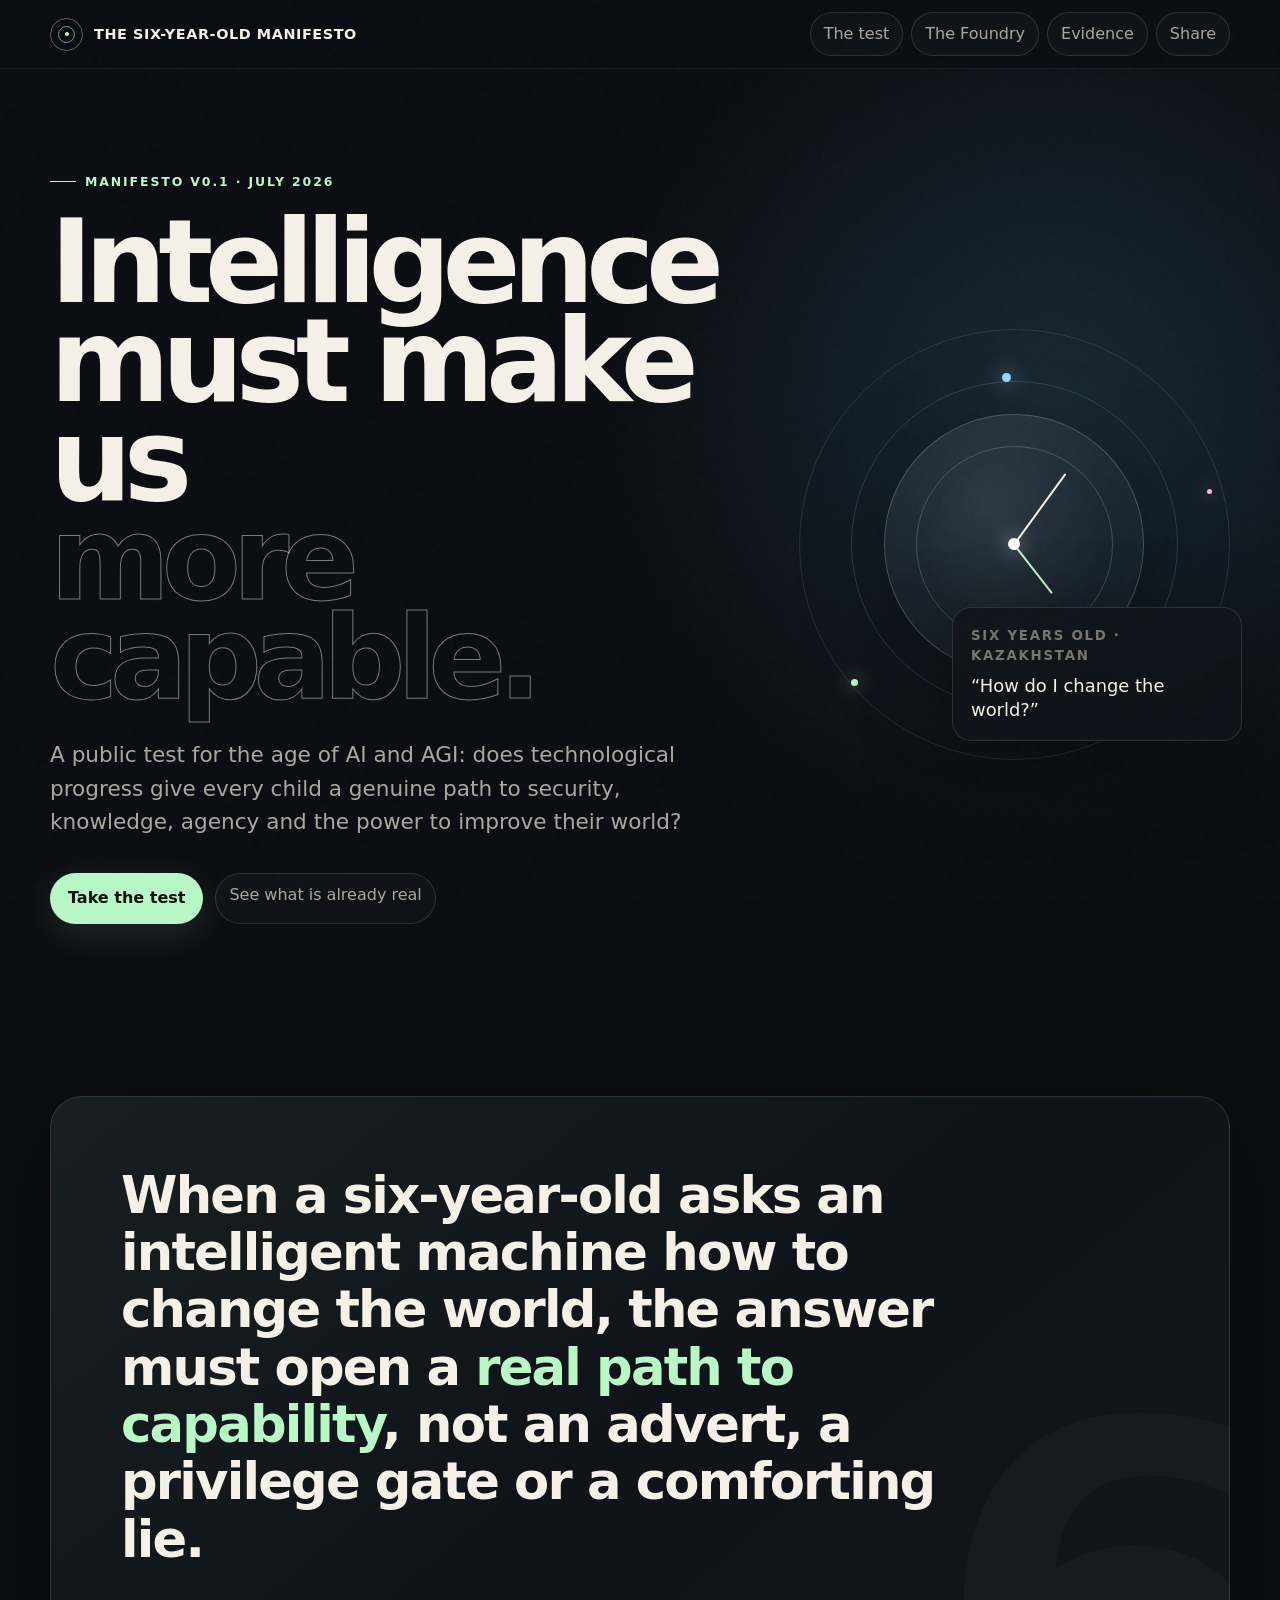
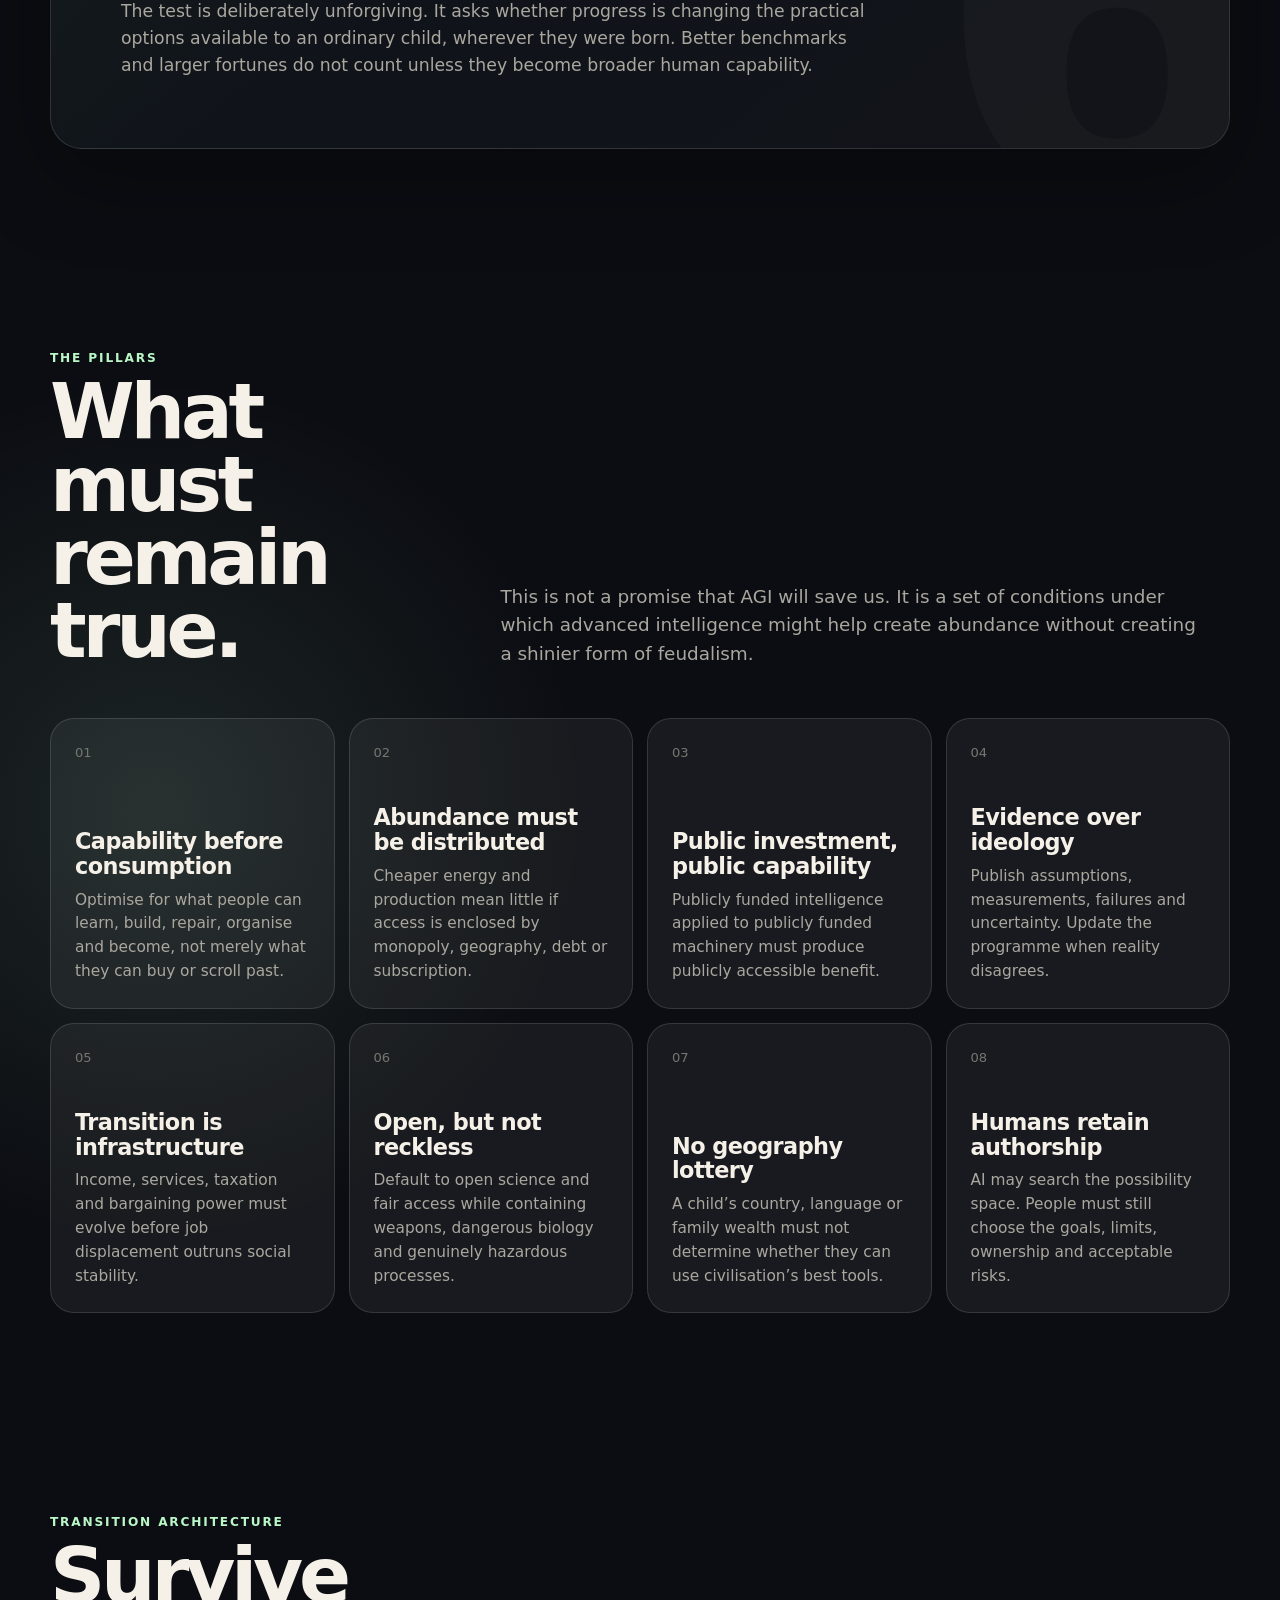
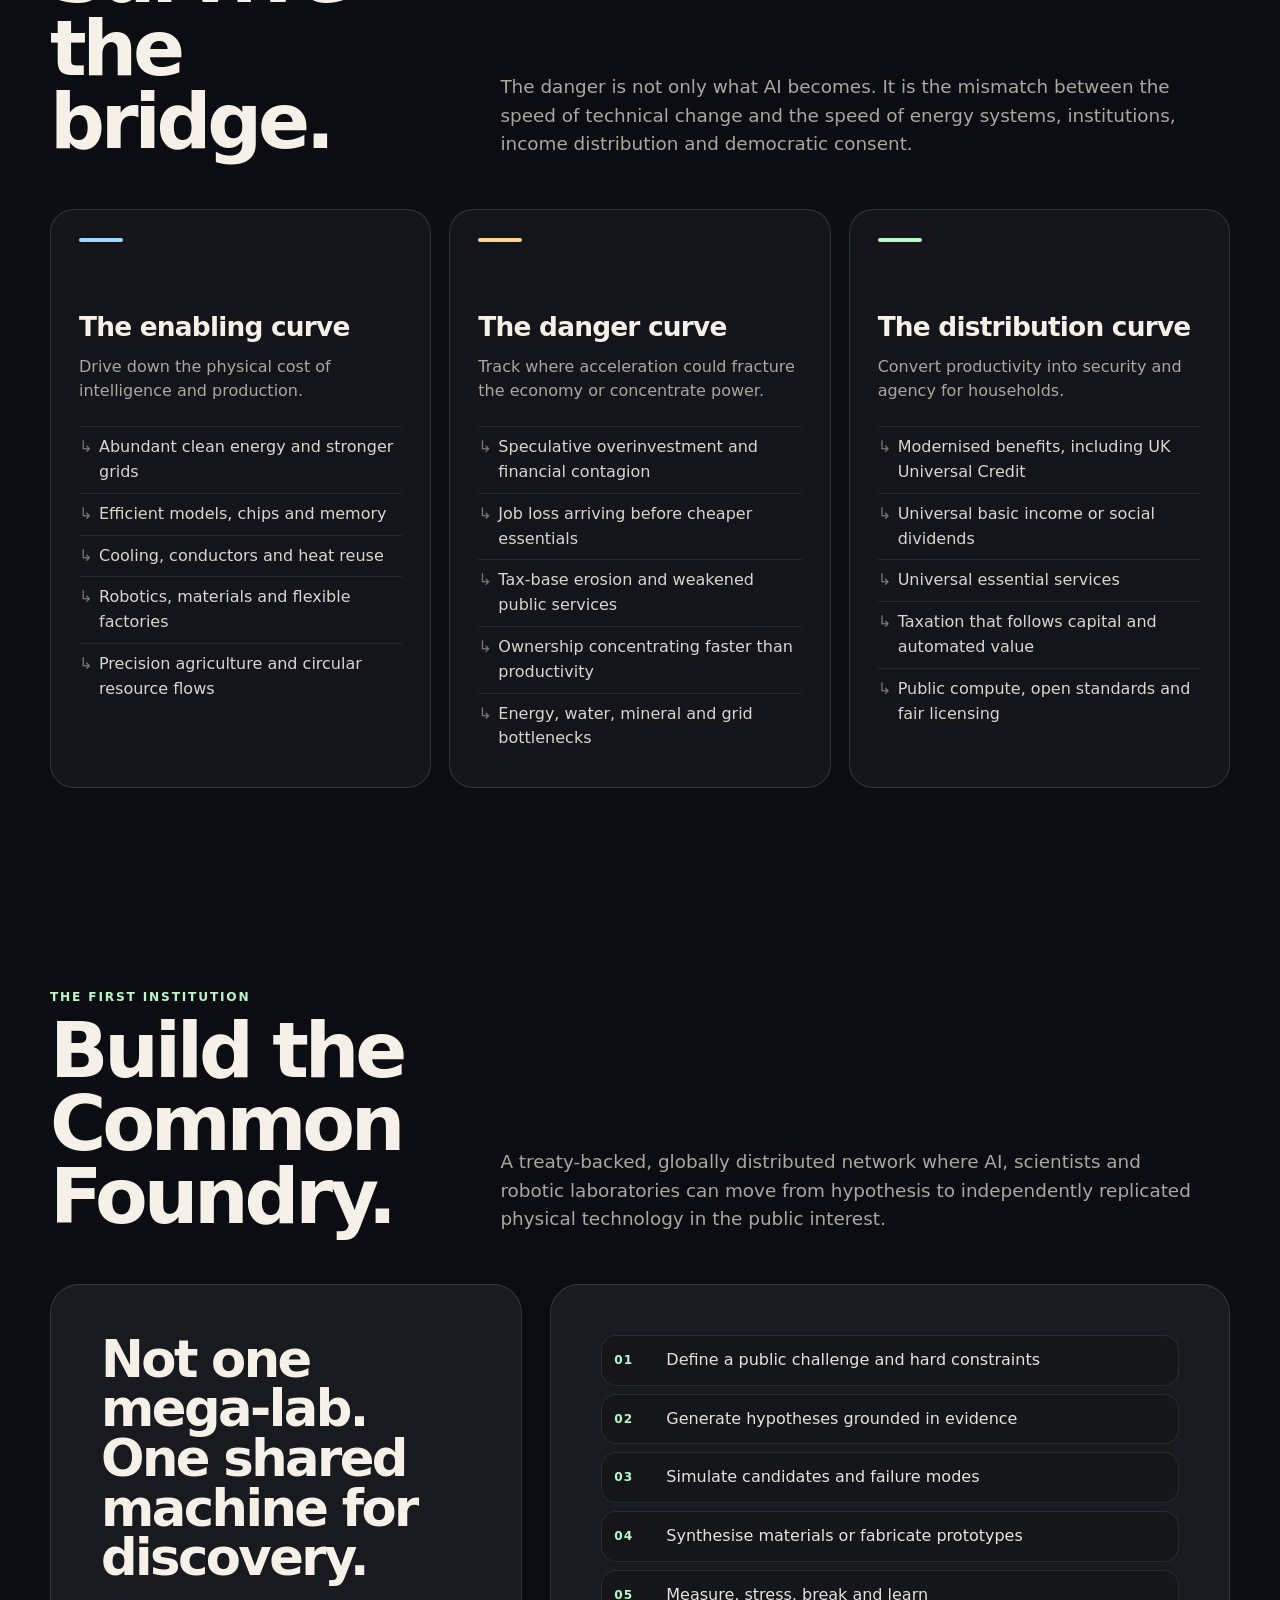
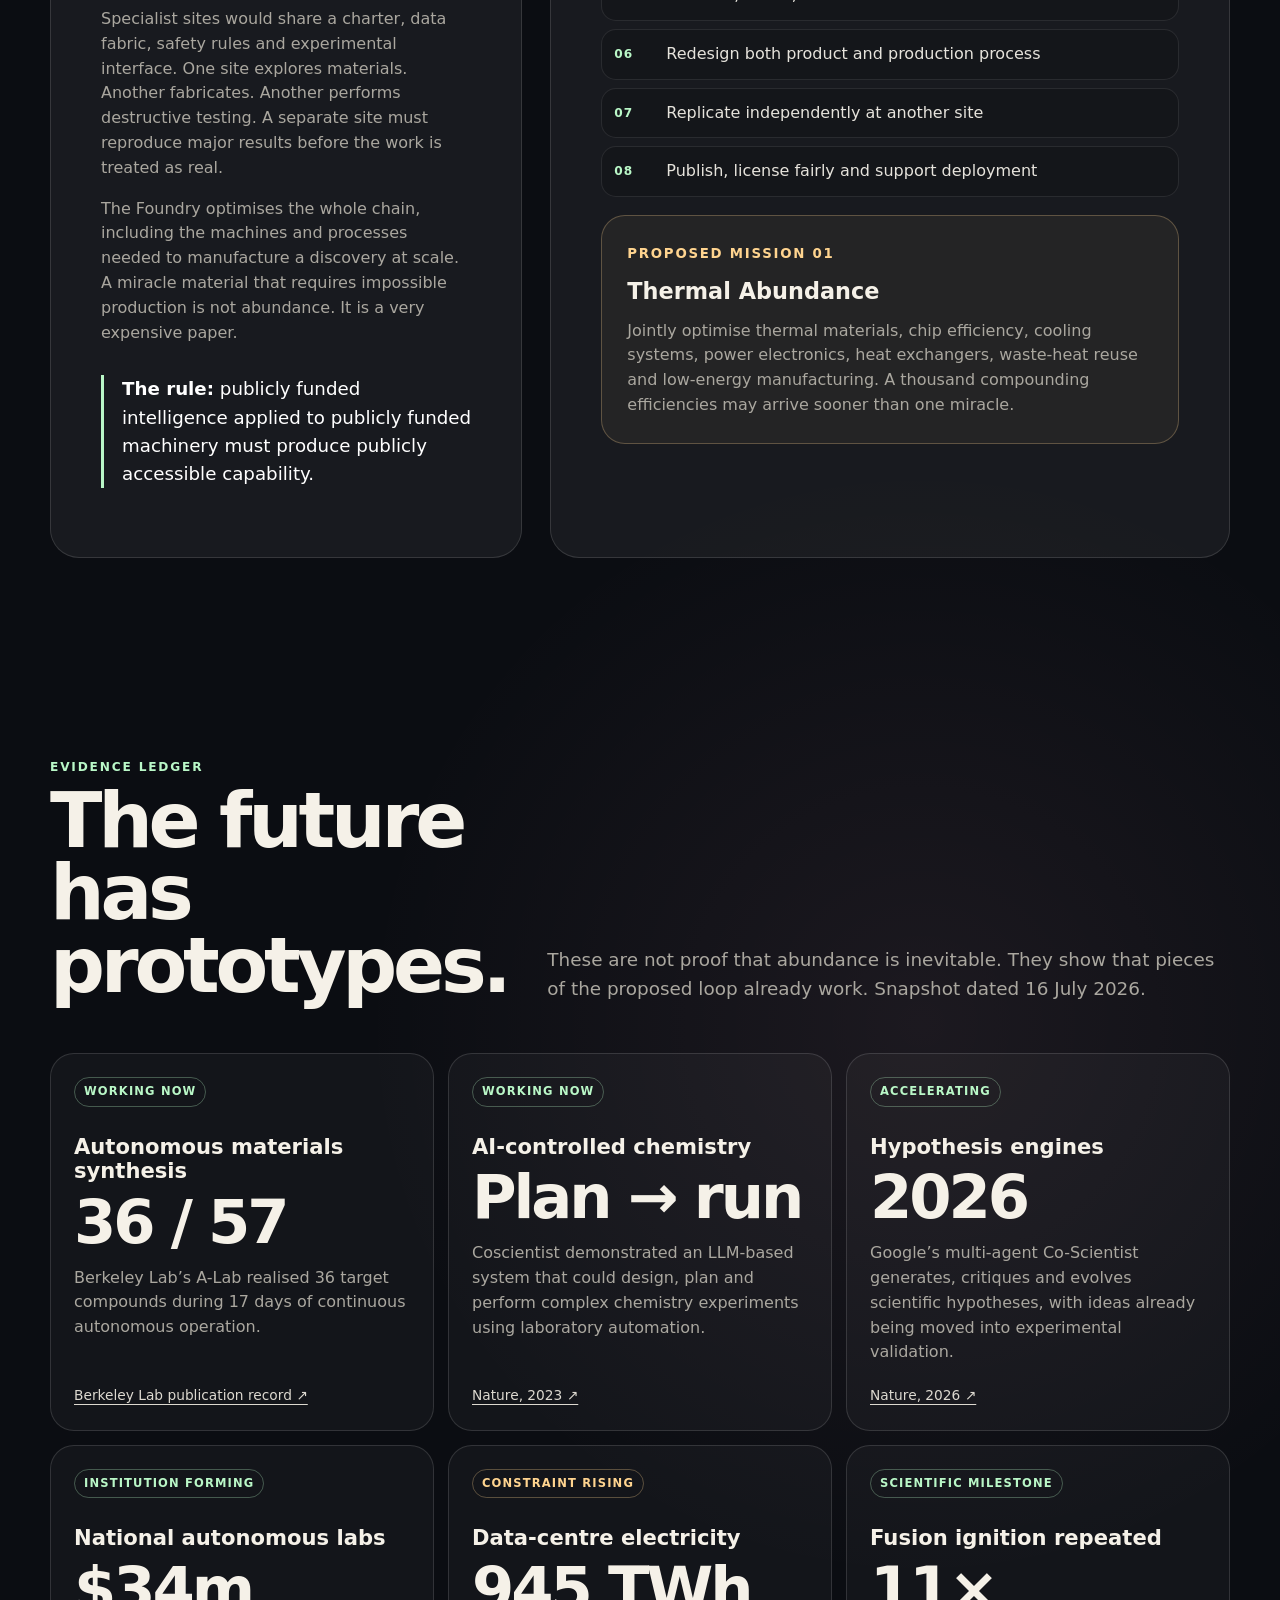
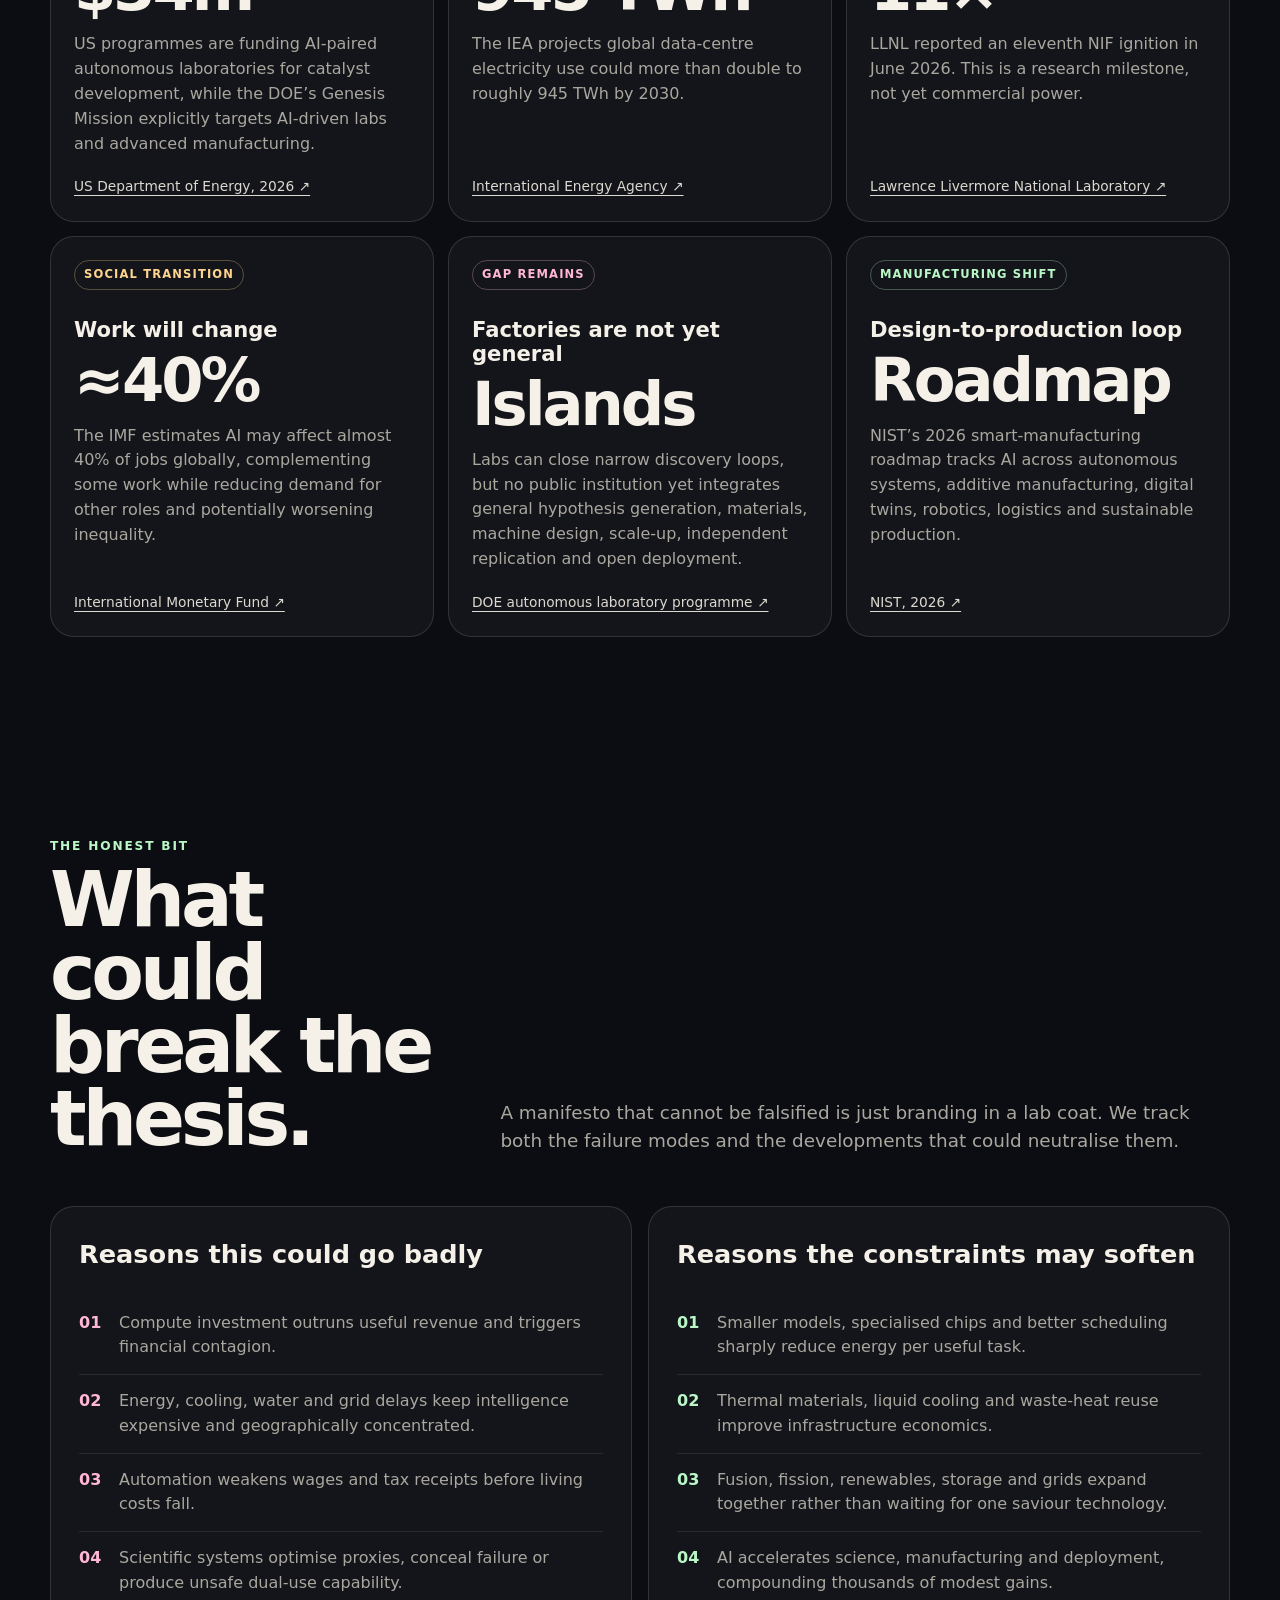
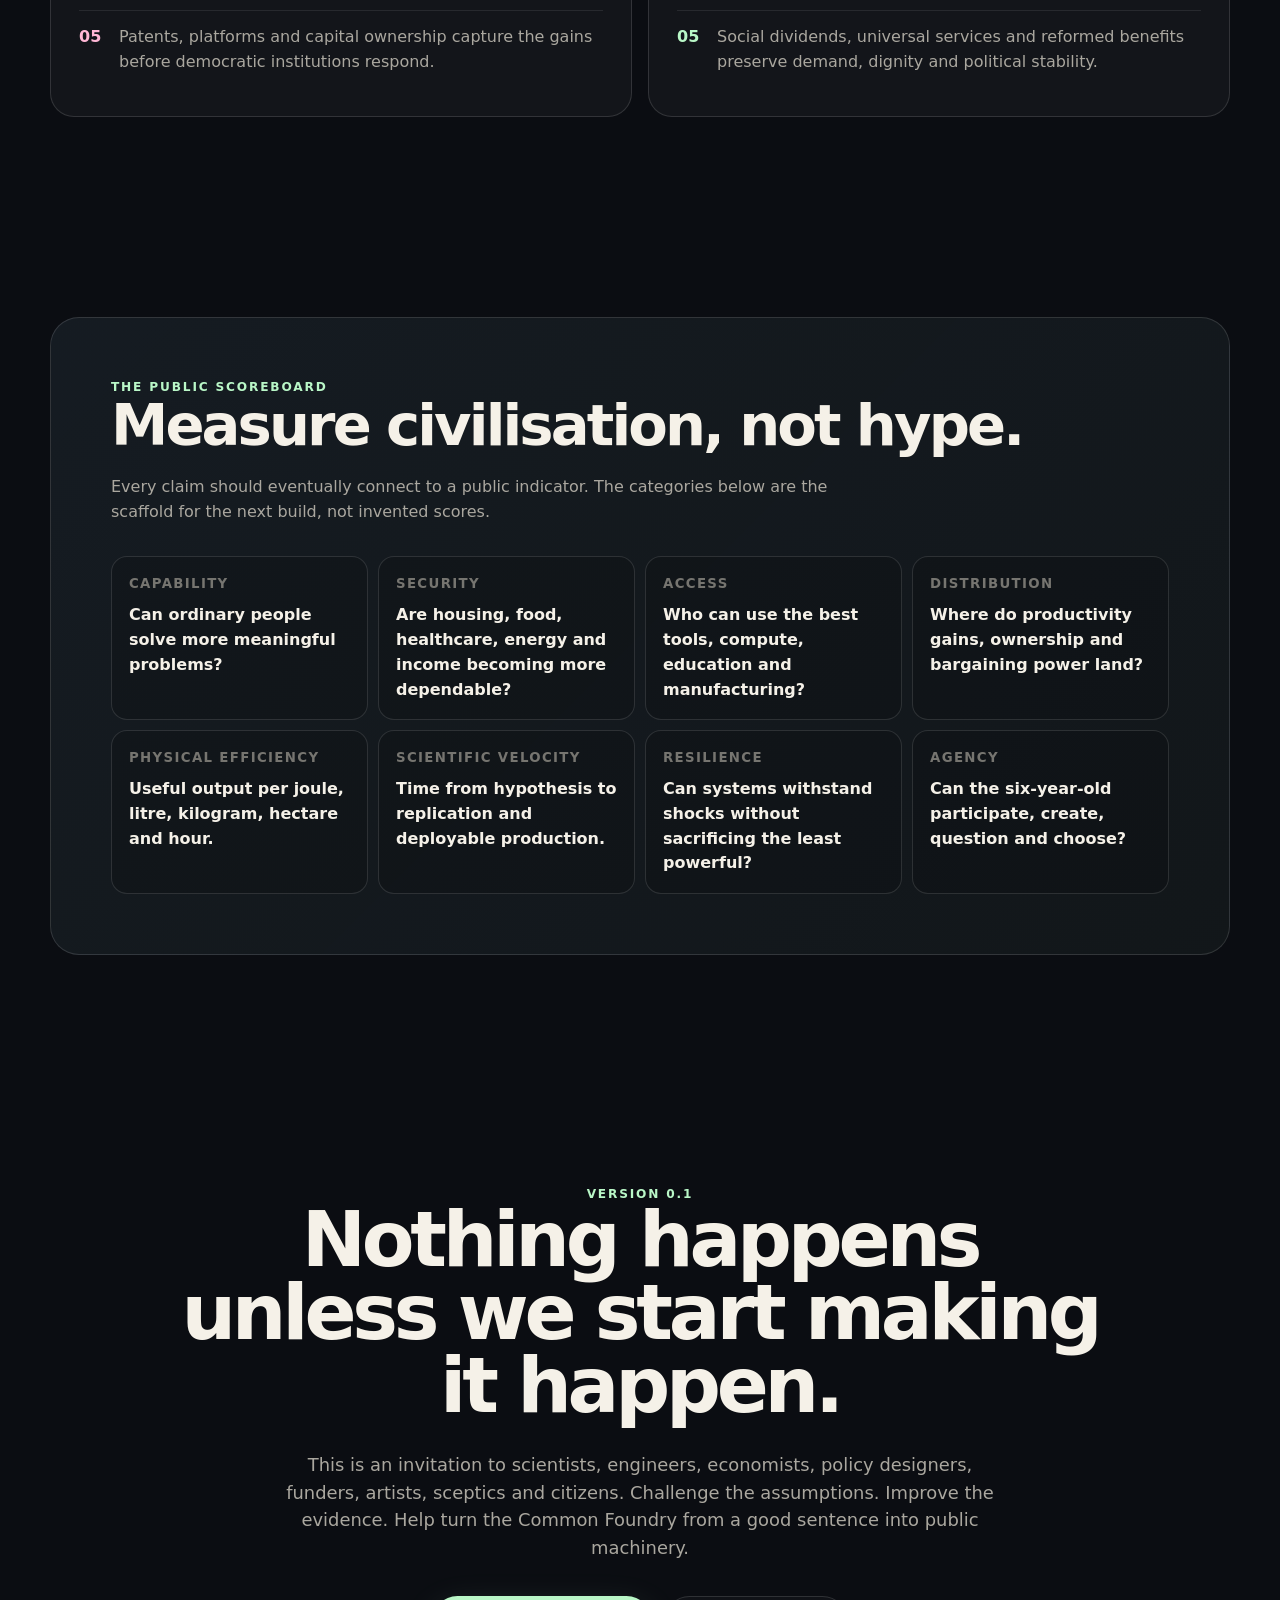
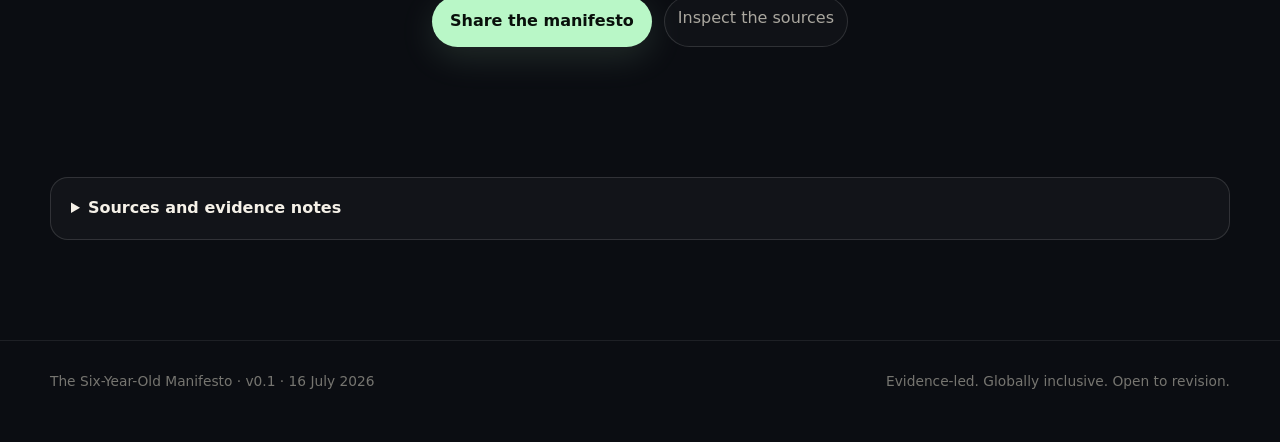
==== index.html @ 938c26e1 "Publish complete Manifesto site [skip ci]" ====
<!doctype html>
<html lang="en-GB">
<head>
  <meta charset="utf-8" />
  <meta name="viewport" content="width=device-width, initial-scale=1, viewport-fit=cover" />
  <meta name="description" content="The Six-Year-Old Manifesto: a public test for whether advanced intelligence expands human capability, security and freedom." />
  <meta name="theme-color" content="#0b0d12" />
  <meta property="og:title" content="The Six-Year-Old Manifesto" />
  <meta property="og:description" content="A public test for whether advanced intelligence expands human capability, security and freedom." />
  <meta property="og:type" content="website" />
  <meta name="twitter:card" content="summary_large_image" />
  <title>The Six-Year-Old Manifesto</title>
  <link rel="stylesheet" href="styles/manifesto.css" />
  <script src="scripts/manifesto.js" defer></script>
</head>
<body>
  <div class="noise" aria-hidden="true"></div>

  <nav class="nav">
    <div class="wrap nav-inner">
      <a class="brand" href="#top" aria-label="The Six-Year-Old Manifesto home">
        <span class="brand-mark" aria-hidden="true"></span>
        <span>The Six-Year-Old Manifesto</span>
      </a>
      <div class="nav-links">
        <a href="#test">The test</a>
        <a href="#foundry">The Foundry</a>
        <a href="#evidence">Evidence</a>
        <button class="ghost-button" data-share type="button">Share</button>
      </div>
    </div>
  </nav>

  <main id="top">
    <header class="hero">
      <div class="wrap hero-grid">
        <div>
          <div class="eyebrow">Manifesto v0.1 · July 2026</div>
          <h1>Intelligence must make us <span>more capable.</span></h1>
          <p class="hero-copy">
            A public test for the age of AI and AGI: does technological progress give every child a genuine path to security, knowledge, agency and the power to improve their world?
          </p>
          <div class="hero-actions">
            <a class="primary-button" href="#test">Take the test</a>
            <a class="ghost-button" href="#evidence">See what is already real</a>
          </div>
        </div>

        <div class="clock-scene" aria-label="An imagined AI-enabled clock">
          <div class="orbit" aria-hidden="true">
            <span class="dot one"></span>
            <span class="dot two"></span>
            <span class="dot three"></span>
          </div>
          <div class="clock"><span class="clock-core"></span></div>
          <div class="question-card">
            <small>Six years old · Kazakhstan</small>
            <p>“How do I change the world?”</p>
          </div>
        </div>
      </div>
    </header>

    <section id="test">
      <div class="wrap">
        <div class="test reveal">
          <blockquote>
            When a six-year-old asks an intelligent machine how to change the world, the answer must open a <em>real path to capability</em>, not an advert, a privilege gate or a comforting lie.
          </blockquote>
          <p>
            The test is deliberately unforgiving. It asks whether progress is changing the practical options available to an ordinary child, wherever they were born. Better benchmarks and larger fortunes do not count unless they become broader human capability.
          </p>
        </div>
      </div>
    </section>

    <section id="principles">
      <div class="wrap">
        <div class="section-head reveal">
          <div>
            <div class="kicker">The pillars</div>
            <h2>What must remain true.</h2>
          </div>
          <p class="section-intro">
            This is not a promise that AGI will save us. It is a set of conditions under which advanced intelligence might help create abundance without creating a shinier form of feudalism.
          </p>
        </div>

        <div class="pillars">
          <article class="pillar reveal"><span class="pillar-num">01</span><div><h3>Capability before consumption</h3><p>Optimise for what people can learn, build, repair, organise and become, not merely what they can buy or scroll past.</p></div></article>
          <article class="pillar reveal"><span class="pillar-num">02</span><div><h3>Abundance must be distributed</h3><p>Cheaper energy and production mean little if access is enclosed by monopoly, geography, debt or subscription.</p></div></article>
          <article class="pillar reveal"><span class="pillar-num">03</span><div><h3>Public investment, public capability</h3><p>Publicly funded intelligence applied to publicly funded machinery must produce publicly accessible benefit.</p></div></article>
          <article class="pillar reveal"><span class="pillar-num">04</span><div><h3>Evidence over ideology</h3><p>Publish assumptions, measurements, failures and uncertainty. Update the programme when reality disagrees.</p></div></article>
          <article class="pillar reveal"><span class="pillar-num">05</span><div><h3>Transition is infrastructure</h3><p>Income, services, taxation and bargaining power must evolve before job displacement outruns social stability.</p></div></article>
          <article class="pillar reveal"><span class="pillar-num">06</span><div><h3>Open, but not reckless</h3><p>Default to open science and fair access while containing weapons, dangerous biology and genuinely hazardous processes.</p></div></article>
          <article class="pillar reveal"><span class="pillar-num">07</span><div><h3>No geography lottery</h3><p>A child’s country, language or family wealth must not determine whether they can use civilisation’s best tools.</p></div></article>
          <article class="pillar reveal"><span class="pillar-num">08</span><div><h3>Humans retain authorship</h3><p>AI may search the possibility space. People must still choose the goals, limits, ownership and acceptable risks.</p></div></article>
        </div>
      </div>
    </section>

    <section id="transition">
      <div class="wrap">
        <div class="section-head reveal">
          <div>
            <div class="kicker">Transition architecture</div>
            <h2>Survive the bridge.</h2>
          </div>
          <p class="section-intro">
            The danger is not only what AI becomes. It is the mismatch between the speed of technical change and the speed of energy systems, institutions, income distribution and democratic consent.
          </p>
        </div>

        <div class="architecture">
          <article class="architecture-card reveal">
            <h3>The enabling curve</h3>
            <p>Drive down the physical cost of intelligence and production.</p>
            <ul>
              <li>Abundant clean energy and stronger grids</li>
              <li>Efficient models, chips and memory</li>
              <li>Cooling, conductors and heat reuse</li>
              <li>Robotics, materials and flexible factories</li>
              <li>Precision agriculture and circular resource flows</li>
            </ul>
          </article>
          <article class="architecture-card reveal">
            <h3>The danger curve</h3>
            <p>Track where acceleration could fracture the economy or concentrate power.</p>
            <ul>
              <li>Speculative overinvestment and financial contagion</li>
              <li>Job loss arriving before cheaper essentials</li>
              <li>Tax-base erosion and weakened public services</li>
              <li>Ownership concentrating faster than productivity</li>
              <li>Energy, water, mineral and grid bottlenecks</li>
            </ul>
          </article>
          <article class="architecture-card reveal">
            <h3>The distribution curve</h3>
            <p>Convert productivity into security and agency for households.</p>
            <ul>
              <li>Modernised benefits, including UK Universal Credit</li>
              <li>Universal basic income or social dividends</li>
              <li>Universal essential services</li>
              <li>Taxation that follows capital and automated value</li>
              <li>Public compute, open standards and fair licensing</li>
            </ul>
          </article>
        </div>
      </div>
    </section>

    <section id="foundry">
      <div class="wrap">
        <div class="section-head reveal">
          <div>
            <div class="kicker">The first institution</div>
            <h2>Build the Common Foundry.</h2>
          </div>
          <p class="section-intro">
            A treaty-backed, globally distributed network where AI, scientists and robotic laboratories can move from hypothesis to independently replicated physical technology in the public interest.
          </p>
        </div>

        <div class="foundry">
          <article class="foundry-copy reveal">
            <h3>Not one mega-lab. One shared machine for discovery.</h3>
            <p>Specialist sites would share a charter, data fabric, safety rules and experimental interface. One site explores materials. Another fabricates. Another performs destructive testing. A separate site must reproduce major results before the work is treated as real.</p>
            <p>The Foundry optimises the whole chain, including the machines and processes needed to manufacture a discovery at scale. A miracle material that requires impossible production is not abundance. It is a very expensive paper.</p>
            <p class="foundry-rule"><strong>The rule:</strong> publicly funded intelligence applied to publicly funded machinery must produce publicly accessible capability.</p>
          </article>

          <article class="foundry-loop reveal">
            <div class="loop-list">
              <div class="loop-item"><span>Define a public challenge and hard constraints</span></div>
              <div class="loop-item"><span>Generate hypotheses grounded in evidence</span></div>
              <div class="loop-item"><span>Simulate candidates and failure modes</span></div>
              <div class="loop-item"><span>Synthesise materials or fabricate prototypes</span></div>
              <div class="loop-item"><span>Measure, stress, break and learn</span></div>
              <div class="loop-item"><span>Redesign both product and production process</span></div>
              <div class="loop-item"><span>Replicate independently at another site</span></div>
              <div class="loop-item"><span>Publish, license fairly and support deployment</span></div>
            </div>
            <div class="mission">
              <small>Proposed mission 01</small>
              <h4>Thermal Abundance</h4>
              <p>Jointly optimise thermal materials, chip efficiency, cooling systems, power electronics, heat exchangers, waste-heat reuse and low-energy manufacturing. A thousand compounding efficiencies may arrive sooner than one miracle.</p>
            </div>
          </article>
        </div>
      </div>
    </section>

    <section id="evidence">
      <div class="wrap">
        <div class="section-head reveal">
          <div>
            <div class="kicker">Evidence ledger</div>
            <h2>The future has prototypes.</h2>
          </div>
          <p class="section-intro">These are not proof that abundance is inevitable. They show that pieces of the proposed loop already work. Snapshot dated 16 July 2026.</p>
        </div>

        <div class="evidence-grid">
          <article class="evidence-card reveal"><span class="status live">Working now</span><h3>Autonomous materials synthesis</h3><div class="metric">36 / 57</div><p>Berkeley Lab’s A-Lab realised 36 target compounds during 17 days of continuous autonomous operation.</p><a href="https://profiles.lbl.gov/268881-david-milsted/publications" target="_blank" rel="noreferrer">Berkeley Lab publication record ↗</a></article>
          <article class="evidence-card reveal"><span class="status live">Working now</span><h3>AI-controlled chemistry</h3><div class="metric">Plan → run</div><p>Coscientist demonstrated an LLM-based system that could design, plan and perform complex chemistry experiments using laboratory automation.</p><a href="https://www.nature.com/articles/s41586-023-06792-0" target="_blank" rel="noreferrer">Nature, 2023 ↗</a></article>
          <article class="evidence-card reveal"><span class="status live">Accelerating</span><h3>Hypothesis engines</h3><div class="metric">2026</div><p>Google’s multi-agent Co-Scientist generates, critiques and evolves scientific hypotheses, with ideas already being moved into experimental validation.</p><a href="https://www.nature.com/articles/s41586-026-10644-y" target="_blank" rel="noreferrer">Nature, 2026 ↗</a></article>
          <article class="evidence-card reveal"><span class="status live">Institution forming</span><h3>National autonomous labs</h3><div class="metric">$34m</div><p>US programmes are funding AI-paired autonomous laboratories for catalyst development, while the DOE’s Genesis Mission explicitly targets AI-driven labs and advanced manufacturing.</p><a href="https://arpa-e.energy.gov/news-and-events/news-and-insights/us-department-energy-announces-34-million-pair-artificial-intelligence-autonomous-labs-accelerate-catalyst-development-0" target="_blank" rel="noreferrer">US Department of Energy, 2026 ↗</a></article>
          <article class="evidence-card reveal"><span class="status pressure">Constraint rising</span><h3>Data-centre electricity</h3><div class="metric">945 TWh</div><p>The IEA projects global data-centre electricity use could more than double to roughly 945 TWh by 2030.</p><a href="https://www.iea.org/reports/energy-and-ai/energy-demand-from-ai" target="_blank" rel="noreferrer">International Energy Agency ↗</a></article>
          <article class="evidence-card reveal"><span class="status live">Scientific milestone</span><h3>Fusion ignition repeated</h3><div class="metric">11×</div><p>LLNL reported an eleventh NIF ignition in June 2026. This is a research milestone, not yet commercial power.</p><a href="https://lasers.llnl.gov/science/achieving-fusion-ignition" target="_blank" rel="noreferrer">Lawrence Livermore National Laboratory ↗</a></article>
          <article class="evidence-card reveal"><span class="status pressure">Social transition</span><h3>Work will change</h3><div class="metric">≈40%</div><p>The IMF estimates AI may affect almost 40% of jobs globally, complementing some work while reducing demand for other roles and potentially worsening inequality.</p><a href="https://www.imf.org/en/blogs/articles/2024/01/14/ai-will-transform-the-global-economy-lets-make-sure-it-benefits-humanity" target="_blank" rel="noreferrer">International Monetary Fund ↗</a></article>
          <article class="evidence-card reveal"><span class="status risk">Gap remains</span><h3>Factories are not yet general</h3><div class="metric">Islands</div><p>Labs can close narrow discovery loops, but no public institution yet integrates general hypothesis generation, materials, machine design, scale-up, independent replication and open deployment.</p><a href="https://www.energy.gov/undersecretaryforscience/genesis-mission/achieving-ai-driven-autonomous-laboratories" target="_blank" rel="noreferrer">DOE autonomous laboratory programme ↗</a></article>
          <article class="evidence-card reveal"><span class="status live">Manufacturing shift</span><h3>Design-to-production loop</h3><div class="metric">Roadmap</div><p>NIST’s 2026 smart-manufacturing roadmap tracks AI across autonomous systems, additive manufacturing, digital twins, robotics, logistics and sustainable production.</p><a href="https://www.nist.gov/publications/2026-roadmap-artificial-intelligence-and-machine-learning-smart-manufacturing" target="_blank" rel="noreferrer">NIST, 2026 ↗</a></article>
        </div>
      </div>
    </section>

    <section id="uncertainty">
      <div class="wrap">
        <div class="section-head reveal">
          <div>
            <div class="kicker">The honest bit</div>
            <h2>What could break the thesis.</h2>
          </div>
          <p class="section-intro">A manifesto that cannot be falsified is just branding in a lab coat. We track both the failure modes and the developments that could neutralise them.</p>
        </div>

        <div class="risks">
          <article class="risk-list reveal">
            <h3>Reasons this could go badly</h3>
            <div class="risk-row"><b>01</b><p>Compute investment outruns useful revenue and triggers financial contagion.</p></div>
            <div class="risk-row"><b>02</b><p>Energy, cooling, water and grid delays keep intelligence expensive and geographically concentrated.</p></div>
            <div class="risk-row"><b>03</b><p>Automation weakens wages and tax receipts before living costs fall.</p></div>
            <div class="risk-row"><b>04</b><p>Scientific systems optimise proxies, conceal failure or produce unsafe dual-use capability.</p></div>
            <div class="risk-row"><b>05</b><p>Patents, platforms and capital ownership capture the gains before democratic institutions respond.</p></div>
          </article>
          <article class="counter-list reveal">
            <h3>Reasons the constraints may soften</h3>
            <div class="risk-row"><b>01</b><p>Smaller models, specialised chips and better scheduling sharply reduce energy per useful task.</p></div>
            <div class="risk-row"><b>02</b><p>Thermal materials, liquid cooling and waste-heat reuse improve infrastructure economics.</p></div>
            <div class="risk-row"><b>03</b><p>Fusion, fission, renewables, storage and grids expand together rather than waiting for one saviour technology.</p></div>
            <div class="risk-row"><b>04</b><p>AI accelerates science, manufacturing and deployment, compounding thousands of modest gains.</p></div>
            <div class="risk-row"><b>05</b><p>Social dividends, universal services and reformed benefits preserve demand, dignity and political stability.</p></div>
          </article>
        </div>
      </div>
    </section>

    <section id="measurement">
      <div class="wrap">
        <div class="scoreboard reveal">
          <div class="kicker">The public scoreboard</div>
          <h3>Measure civilisation, not hype.</h3>
          <p>Every claim should eventually connect to a public indicator. The categories below are the scaffold for the next build, not invented scores.</p>
          <div class="score-grid">
            <div class="score"><small>Capability</small><span>Can ordinary people solve more meaningful problems?</span></div>
            <div class="score"><small>Security</small><span>Are housing, food, healthcare, energy and income becoming more dependable?</span></div>
            <div class="score"><small>Access</small><span>Who can use the best tools, compute, education and manufacturing?</span></div>
            <div class="score"><small>Distribution</small><span>Where do productivity gains, ownership and bargaining power land?</span></div>
            <div class="score"><small>Physical efficiency</small><span>Useful output per joule, litre, kilogram, hectare and hour.</span></div>
            <div class="score"><small>Scientific velocity</small><span>Time from hypothesis to replication and deployable production.</span></div>
            <div class="score"><small>Resilience</small><span>Can systems withstand shocks without sacrificing the least powerful?</span></div>
            <div class="score"><small>Agency</small><span>Can the six-year-old participate, create, question and choose?</span></div>
          </div>
        </div>
      </div>
    </section>

    <section class="cta" id="participate">
      <div class="wrap reveal">
        <div class="kicker">Version 0.1</div>
        <h2>Nothing happens unless we start making it happen.</h2>
        <p>This is an invitation to scientists, engineers, economists, policy designers, funders, artists, sceptics and citizens. Challenge the assumptions. Improve the evidence. Help turn the Common Foundry from a good sentence into public machinery.</p>
        <div class="cta-actions">
          <button class="primary-button" data-share type="button">Share the manifesto</button>
          <a class="ghost-button" href="#sources">Inspect the sources</a>
        </div>
      </div>
    </section>

    <section id="sources" class="sources-section">
      <div class="wrap">
        <details class="reveal">
          <summary>Sources and evidence notes</summary>
          <div class="sources">
            <a href="https://profiles.lbl.gov/268881-david-milsted/publications" target="_blank" rel="noreferrer">Berkeley Lab: A-Lab autonomous synthesis record</a>
            <a href="https://www.nature.com/articles/s41586-023-06792-0" target="_blank" rel="noreferrer">Nature: Autonomous chemical research with large language models</a>
            <a href="https://www.nature.com/articles/s41586-026-10644-y" target="_blank" rel="noreferrer">Nature: Accelerating scientific discovery with Co-Scientist</a>
            <a href="https://www.energy.gov/undersecretaryforscience/genesis-mission/achieving-ai-driven-autonomous-laboratories" target="_blank" rel="noreferrer">US DOE: Achieving AI-driven autonomous laboratories</a>
            <a href="https://arpa-e.energy.gov/news-and-events/news-and-insights/us-department-energy-announces-34-million-pair-artificial-intelligence-autonomous-labs-accelerate-catalyst-development-0" target="_blank" rel="noreferrer">US DOE ARPA-E: autonomous catalyst-lab programme</a>
            <a href="https://www.nist.gov/publications/2026-roadmap-artificial-intelligence-and-machine-learning-smart-manufacturing" target="_blank" rel="noreferrer">NIST: AI and machine-learning roadmap for smart manufacturing</a>
            <a href="https://www.iea.org/reports/energy-and-ai/energy-demand-from-ai" target="_blank" rel="noreferrer">IEA: Energy demand from AI</a>
            <a href="https://lasers.llnl.gov/science/achieving-fusion-ignition" target="_blank" rel="noreferrer">LLNL: Achieving fusion ignition</a>
            <a href="https://www.imf.org/en/blogs/articles/2024/01/14/ai-will-transform-the-global-economy-lets-make-sure-it-benefits-humanity" target="_blank" rel="noreferrer">IMF: AI and the global economy</a>
            <span>Evidence is presented as a dated snapshot and should be periodically reviewed. Scientific milestones are not the same as commercial readiness. Occupational exposure is not identical to job loss.</span>
          </div>
        </details>
      </div>
    </section>
  </main>

  <footer>
    <div class="wrap footer-grid">
      <span>The Six-Year-Old Manifesto · v0.1 · 16 July 2026</span>
      <span>Evidence-led. Globally inclusive. Open to revision.</span>
    </div>
  </footer>
</body>
</html>
---- styles/manifesto.css ----
:root {
  --ink: #f5f1e8;
  --muted: #aaa79f;
  --dim: #767570;
  --bg: #0b0d12;
  --panel: rgba(255, 255, 255, 0.055);
  --panel-strong: rgba(255, 255, 255, 0.085);
  --line: rgba(255, 255, 255, 0.13);
  --green: #b9f7c7;
  --blue: #9dd8ff;
  --amber: #ffd48f;
  --pink: #ffb7d5;
  --max: 1180px;
  --radius: 24px;
  --shadow: 0 28px 90px rgba(0, 0, 0, 0.33);
}

* { box-sizing: border-box; }
html { scroll-behavior: smooth; }
body {
  margin: 0;
  color: var(--ink);
  background:
    radial-gradient(circle at 82% 4%, rgba(99, 205, 255, 0.14), transparent 28rem),
    radial-gradient(circle at 12% 24%, rgba(185, 247, 199, 0.1), transparent 27rem),
    radial-gradient(circle at 72% 58%, rgba(255, 183, 213, 0.07), transparent 35rem),
    var(--bg);
  font-family: Inter, ui-sans-serif, system-ui, -apple-system, BlinkMacSystemFont, "Segoe UI", sans-serif;
  line-height: 1.55;
  overflow-x: hidden;
}
a { color: inherit; }
button { font: inherit; }
strong { color: #fff; }

.noise {
  position: fixed;
  inset: 0;
  pointer-events: none;
  opacity: 0.035;
  z-index: 99;
  background-image: url("data:image/svg+xml,%3Csvg viewBox='0 0 180 180' xmlns='http://www.w3.org/2000/svg'%3E%3Cfilter id='n'%3E%3CfeTurbulence type='fractalNoise' baseFrequency='.9' numOctaves='3' stitchTiles='stitch'/%3E%3C/filter%3E%3Crect width='100%25' height='100%25' filter='url(%23n)' opacity='.55'/%3E%3C/svg%3E");
}
.wrap { width: min(calc(100% - 32px), var(--max)); margin-inline: auto; }

.nav {
  position: sticky;
  top: 0;
  z-index: 20;
  backdrop-filter: blur(18px);
  -webkit-backdrop-filter: blur(18px);
  background: rgba(11, 13, 18, 0.72);
  border-bottom: 1px solid rgba(255, 255, 255, 0.08);
}
.nav-inner { min-height: 68px; display: flex; align-items: center; justify-content: space-between; gap: 16px; }
.brand { display: flex; align-items: center; gap: 11px; font-size: 0.9rem; letter-spacing: 0.04em; text-transform: uppercase; font-weight: 800; text-decoration: none; }
.brand-mark { width: 33px; aspect-ratio: 1; border: 1px solid rgba(255, 255, 255, 0.35); border-radius: 50%; display: grid; place-items: center; position: relative; flex: 0 0 auto; }
.brand-mark::before, .brand-mark::after { content: ""; position: absolute; border-radius: 50%; border: 1px solid rgba(157, 216, 255, 0.65); }
.brand-mark::before { width: 15px; height: 15px; }
.brand-mark::after { width: 4px; height: 4px; background: var(--green); border: 0; }
.nav-links { display: flex; align-items: center; gap: 8px; }
.nav-links a, .ghost-button { border: 1px solid var(--line); color: var(--muted); text-decoration: none; border-radius: 999px; padding: 9px 13px; background: rgba(255, 255, 255, 0.025); transition: color .2s ease, border-color .2s ease, transform .2s ease; cursor: pointer; }
.nav-links a:hover, .ghost-button:hover { color: #fff; border-color: rgba(255, 255, 255, 0.32); transform: translateY(-1px); }

.hero { min-height: 90vh; display: grid; align-items: center; padding: 96px 0 72px; position: relative; }
.hero-grid { display: grid; grid-template-columns: minmax(0, 1.2fr) minmax(320px, .8fr); gap: clamp(40px, 8vw, 110px); align-items: center; }
.eyebrow { display: inline-flex; align-items: center; gap: 9px; color: var(--green); text-transform: uppercase; font-size: .78rem; letter-spacing: .15em; font-weight: 850; margin-bottom: 22px; }
.eyebrow::before { content: ""; width: 26px; height: 1px; background: currentColor; }
h1 { margin: 0; max-width: 920px; font-size: clamp(3.25rem, 9vw, 8.4rem); line-height: .86; letter-spacing: -.072em; font-weight: 880; }
h1 span { display: block; color: transparent; -webkit-text-stroke: 1px rgba(255, 255, 255, .45); }
.hero-copy { max-width: 720px; font-size: clamp(1.05rem, 2vw, 1.35rem); color: var(--muted); margin: 30px 0 0; }
.hero-actions { display: flex; flex-wrap: wrap; gap: 12px; margin-top: 34px; }
.primary-button { border: 0; border-radius: 999px; padding: 13px 18px; color: #09100b; background: var(--green); text-decoration: none; font-weight: 850; box-shadow: 0 10px 35px rgba(185, 247, 199, .13); transition: transform .2s ease, box-shadow .2s ease; cursor: pointer; }
.primary-button:hover { transform: translateY(-2px); box-shadow: 0 14px 42px rgba(185, 247, 199, .2); }

.clock-scene { min-height: 470px; display: grid; place-items: center; position: relative; isolation: isolate; }
.orbit, .orbit::before, .orbit::after { position: absolute; border: 1px solid rgba(255, 255, 255, .11); border-radius: 50%; }
.orbit { width: min(100%, 440px); aspect-ratio: 1; animation: rotate 30s linear infinite; }
.orbit::before { content: ""; inset: 12%; border-color: rgba(157, 216, 255, .18); }
.orbit::after { content: ""; inset: 27%; border-color: rgba(185, 247, 199, .22); }
.dot { position: absolute; border-radius: 50%; box-shadow: 0 0 20px currentColor; }
.dot.one { width: 9px; height: 9px; color: var(--blue); background: currentColor; top: 10%; left: 47%; }
.dot.two { width: 7px; height: 7px; color: var(--green); background: currentColor; bottom: 17%; left: 12%; }
.dot.three { width: 5px; height: 5px; color: var(--pink); background: currentColor; top: 37%; right: 4%; }
.clock { width: min(74vw, 260px); aspect-ratio: 1; border: 1px solid rgba(255, 255, 255, .22); border-radius: 50%; background: radial-gradient(circle at 40% 35%, rgba(255,255,255,.11), rgba(255,255,255,.025) 55%, rgba(0,0,0,.2)); box-shadow: inset 0 0 60px rgba(157, 216, 255, .05), var(--shadow); position: relative; display: grid; place-items: center; z-index: 2; }
.clock::before { content: ""; position: absolute; width: 2px; height: 34%; background: var(--ink); transform-origin: 50% 100%; transform: translateY(-49%) rotate(36deg); border-radius: 5px; }
.clock::after { content: ""; position: absolute; width: 2px; height: 24%; background: var(--green); transform-origin: 50% 100%; transform: translateY(-49%) rotate(142deg); border-radius: 5px; }
.clock-core { width: 12px; height: 12px; border-radius: 50%; background: #fff; box-shadow: 0 0 20px rgba(255,255,255,.7); z-index: 3; }
.question-card { position: absolute; right: -12px; bottom: 38px; width: min(290px, 80vw); padding: 18px; border: 1px solid var(--line); border-radius: 19px; background: rgba(16,19,26,.86); backdrop-filter: blur(14px); -webkit-backdrop-filter: blur(14px); box-shadow: var(--shadow); z-index: 4; }
.question-card small { display: block; color: var(--dim); text-transform: uppercase; letter-spacing: .13em; font-weight: 800; margin-bottom: 7px; }
.question-card p { margin: 0; font-size: 1.12rem; line-height: 1.35; }

section { padding: 100px 0; }
.section-head { display: grid; grid-template-columns: .72fr 1.28fr; gap: 40px; margin-bottom: 50px; align-items: end; }
.kicker { color: var(--green); text-transform: uppercase; letter-spacing: .15em; font-size: .76rem; font-weight: 850; }
h2 { margin: 8px 0 0; font-size: clamp(2.2rem, 6vw, 5.3rem); line-height: .95; letter-spacing: -.055em; }
.section-intro { color: var(--muted); font-size: 1.15rem; max-width: 700px; margin: 0; }

.test { border: 1px solid var(--line); border-radius: calc(var(--radius) + 8px); background: linear-gradient(140deg, rgba(185,247,199,.08), rgba(157,216,255,.035) 50%, rgba(255,255,255,.03)); padding: clamp(26px, 6vw, 70px); box-shadow: var(--shadow); position: relative; overflow: hidden; }
.test::after { content: "6"; position: absolute; font-size: clamp(15rem, 40vw, 34rem); line-height: .7; font-weight: 900; right: -5%; bottom: -7%; color: rgba(255,255,255,.022); pointer-events: none; }
.test blockquote { margin: 0; max-width: 900px; font-size: clamp(1.75rem, 4vw, 3.8rem); line-height: 1.12; letter-spacing: -.035em; font-weight: 720; position: relative; z-index: 1; }
.test blockquote em { color: var(--green); font-style: normal; }
.test p { color: var(--muted); max-width: 760px; margin: 30px 0 0; font-size: 1.08rem; position: relative; z-index: 1; }

.pillars { display: grid; grid-template-columns: repeat(4, 1fr); gap: 14px; }
.pillar { min-height: 280px; display: flex; flex-direction: column; justify-content: space-between; padding: 24px; border: 1px solid var(--line); border-radius: var(--radius); background: var(--panel); transition: transform .22s ease, border-color .22s ease, background .22s ease; }
.pillar:hover { transform: translateY(-4px); border-color: rgba(255,255,255,.28); background: var(--panel-strong); }
.pillar-num { color: var(--dim); font-variant-numeric: tabular-nums; font-size: .82rem; }
.pillar h3 { margin: 42px 0 10px; font-size: 1.4rem; line-height: 1.1; letter-spacing: -.025em; }
.pillar p { margin: 0; color: var(--muted); font-size: .96rem; }

.architecture { display: grid; grid-template-columns: repeat(3, 1fr); gap: 18px; }
.architecture-card { border-radius: var(--radius); padding: 28px; border: 1px solid var(--line); background: rgba(255,255,255,.035); position: relative; overflow: hidden; }
.architecture-card::before { content: ""; display: block; width: 44px; height: 4px; border-radius: 10px; background: var(--blue); margin-bottom: 70px; }
.architecture-card:nth-child(2)::before { background: var(--amber); }
.architecture-card:nth-child(3)::before { background: var(--green); }
.architecture-card h3 { font-size: 1.65rem; line-height: 1.12; margin: 0 0 13px; letter-spacing: -.03em; }
.architecture-card p { color: var(--muted); margin: 0; }
.architecture-card ul { margin: 22px 0 0; padding: 0; list-style: none; }
.architecture-card li { padding: 8px 0 8px 20px; color: #d9d6cf; border-top: 1px solid rgba(255,255,255,.08); position: relative; }
.architecture-card li::before { content: "↳"; position: absolute; left: 0; color: var(--dim); }

.foundry { display: grid; grid-template-columns: .82fr 1.18fr; gap: 28px; align-items: stretch; }
.foundry-copy, .foundry-loop { border: 1px solid var(--line); border-radius: calc(var(--radius) + 5px); background: var(--panel); padding: clamp(26px, 5vw, 50px); }
.foundry-copy h3 { font-size: clamp(2rem, 4vw, 3.8rem); line-height: .97; letter-spacing: -.05em; margin: 0 0 24px; }
.foundry-copy p { color: var(--muted); }
.foundry-rule { border-left: 3px solid var(--green); padding-left: 18px; color: #fff !important; font-size: 1.14rem; margin-top: 30px !important; }
.loop-list { display: grid; gap: 8px; counter-reset: flow; }
.loop-item { counter-increment: flow; display: grid; grid-template-columns: 38px 1fr; gap: 14px; align-items: center; padding: 12px; border: 1px solid rgba(255,255,255,.09); border-radius: 15px; background: rgba(0,0,0,.14); }
.loop-item::before { content: counter(flow, decimal-leading-zero); color: var(--green); font-size: .76rem; font-weight: 850; letter-spacing: .08em; }
.loop-item span { color: #e6e3dc; }
.mission { margin-top: 18px; border: 1px solid rgba(255,212,143,.27); border-radius: var(--radius); padding: 25px; background: rgba(255,212,143,.055); }
.mission small { color: var(--amber); text-transform: uppercase; letter-spacing: .13em; font-weight: 850; }
.mission h4 { margin: 8px 0 10px; font-size: 1.4rem; }
.mission p { margin: 0; color: var(--muted); }

.evidence-grid { display: grid; grid-template-columns: repeat(3, 1fr); gap: 14px; }
.evidence-card { border: 1px solid var(--line); border-radius: var(--radius); padding: 23px; background: rgba(255,255,255,.035); display: flex; flex-direction: column; min-height: 250px; }
.status { align-self: flex-start; border: 1px solid var(--line); border-radius: 999px; padding: 5px 9px; color: var(--muted); font-size: .72rem; text-transform: uppercase; letter-spacing: .1em; font-weight: 800; }
.status.live { color: var(--green); border-color: rgba(185,247,199,.3); }
.status.pressure { color: var(--amber); border-color: rgba(255,212,143,.3); }
.status.risk { color: var(--pink); border-color: rgba(255,183,213,.3); }
.evidence-card h3 { margin: 28px 0 10px; font-size: 1.32rem; line-height: 1.15; }
.metric { font-size: clamp(2rem, 5vw, 3.8rem); line-height: .95; letter-spacing: -.05em; margin: 0 0 14px; font-weight: 820; }
.evidence-card p { color: var(--muted); margin: 0 0 20px; }
.evidence-card a { color: #ddd9d0; margin-top: auto; font-size: .86rem; text-underline-offset: 4px; overflow-wrap: anywhere; }

.risks { display: grid; grid-template-columns: 1fr 1fr; gap: 16px; }
.risk-list, .counter-list { border: 1px solid var(--line); border-radius: var(--radius); padding: 28px; background: rgba(255,255,255,.035); }
.risk-list h3, .counter-list h3 { margin: 0 0 22px; font-size: 1.6rem; }
.risk-row { display: grid; grid-template-columns: 28px 1fr; gap: 12px; padding: 14px 0; border-top: 1px solid rgba(255,255,255,.085); }
.risk-row:first-of-type { border-top: 0; }
.risk-row b { color: var(--pink); }
.counter-list .risk-row b { color: var(--green); }
.risk-row p { margin: 0; color: var(--muted); }

.scoreboard { border: 1px solid var(--line); border-radius: calc(var(--radius) + 5px); background: linear-gradient(135deg, rgba(157,216,255,.07), rgba(185,247,199,.045)); padding: clamp(28px, 6vw, 60px); }
.scoreboard h3 { font-size: clamp(2rem, 4.5vw, 4.2rem); line-height: 1; letter-spacing: -.05em; margin: 0 0 20px; }
.scoreboard > p { color: var(--muted); max-width: 780px; }
.score-grid { display: grid; grid-template-columns: repeat(4, 1fr); gap: 10px; margin-top: 32px; }
.score { padding: 17px; border: 1px solid rgba(255,255,255,.12); border-radius: 16px; background: rgba(0,0,0,.14); }
.score small { display: block; color: var(--dim); text-transform: uppercase; letter-spacing: .1em; font-weight: 800; margin-bottom: 8px; }
.score span { font-weight: 700; }

.cta { text-align: center; padding: 130px 0; }
.cta h2 { max-width: 950px; margin: 0 auto; }
.cta p { color: var(--muted); max-width: 720px; margin: 28px auto 0; font-size: 1.12rem; }
.cta-actions { margin-top: 34px; display: flex; justify-content: center; flex-wrap: wrap; gap: 12px; }
.sources-section { padding-top: 0; }
details { border: 1px solid var(--line); border-radius: 18px; background: rgba(255,255,255,.03); padding: 0 20px; }
summary { cursor: pointer; padding: 18px 0; font-weight: 760; }
details div { padding: 0 0 20px; color: var(--muted); }
.sources { display: grid; gap: 10px; }
.sources a { color: #dad6ce; overflow-wrap: anywhere; }
footer { padding: 30px 0 50px; color: var(--dim); font-size: .86rem; border-top: 1px solid rgba(255,255,255,.08); }
.footer-grid { display: flex; justify-content: space-between; gap: 20px; flex-wrap: wrap; }

.reveal { opacity: 0; transform: translateY(20px); transition: opacity .7s ease, transform .7s ease; }
.reveal.visible { opacity: 1; transform: none; }
@keyframes rotate { to { transform: rotate(360deg); } }

@media (max-width: 980px) {
  .hero-grid, .section-head, .foundry { grid-template-columns: 1fr; }
  .hero { padding-top: 68px; }
  .clock-scene { min-height: 390px; }
  .question-card { right: 0; }
  .pillars { grid-template-columns: repeat(2, 1fr); }
  .architecture, .evidence-grid { grid-template-columns: 1fr; }
  .architecture-card::before { margin-bottom: 38px; }
  .score-grid { grid-template-columns: repeat(2, 1fr); }
}

@media (max-width: 650px) {
  .wrap { width: min(calc(100% - 22px), var(--max)); }
  .nav-links a { display: none; }
  .hero { min-height: auto; padding: 72px 0 52px; }
  h1 { font-size: clamp(3.45rem, 19vw, 5.2rem); }
  h1 span { -webkit-text-stroke: .8px rgba(255,255,255,.45); }
  .hero-copy { font-size: 1rem; }
  .clock-scene { min-height: 340px; margin-top: 10px; }
  .orbit { width: 310px; max-width: 92vw; }
  .clock { width: 185px; }
  .question-card { bottom: 5px; width: 245px; padding: 15px; }
  section { padding: 72px 0; }
  .pillars, .risks { grid-template-columns: 1fr; }
  .pillar { min-height: 220px; }
  .score-grid { grid-template-columns: 1fr; }
  .cta { padding: 90px 0; }
  .nav-inner { min-height: 60px; }
  .brand { font-size: .76rem; }
}

@media (prefers-reduced-motion: reduce) {
  *, *::before, *::after { animation-duration: .01ms !important; animation-iteration-count: 1 !important; scroll-behavior: auto !important; transition-duration: .01ms !important; }
  .reveal { opacity: 1; transform: none; }
}
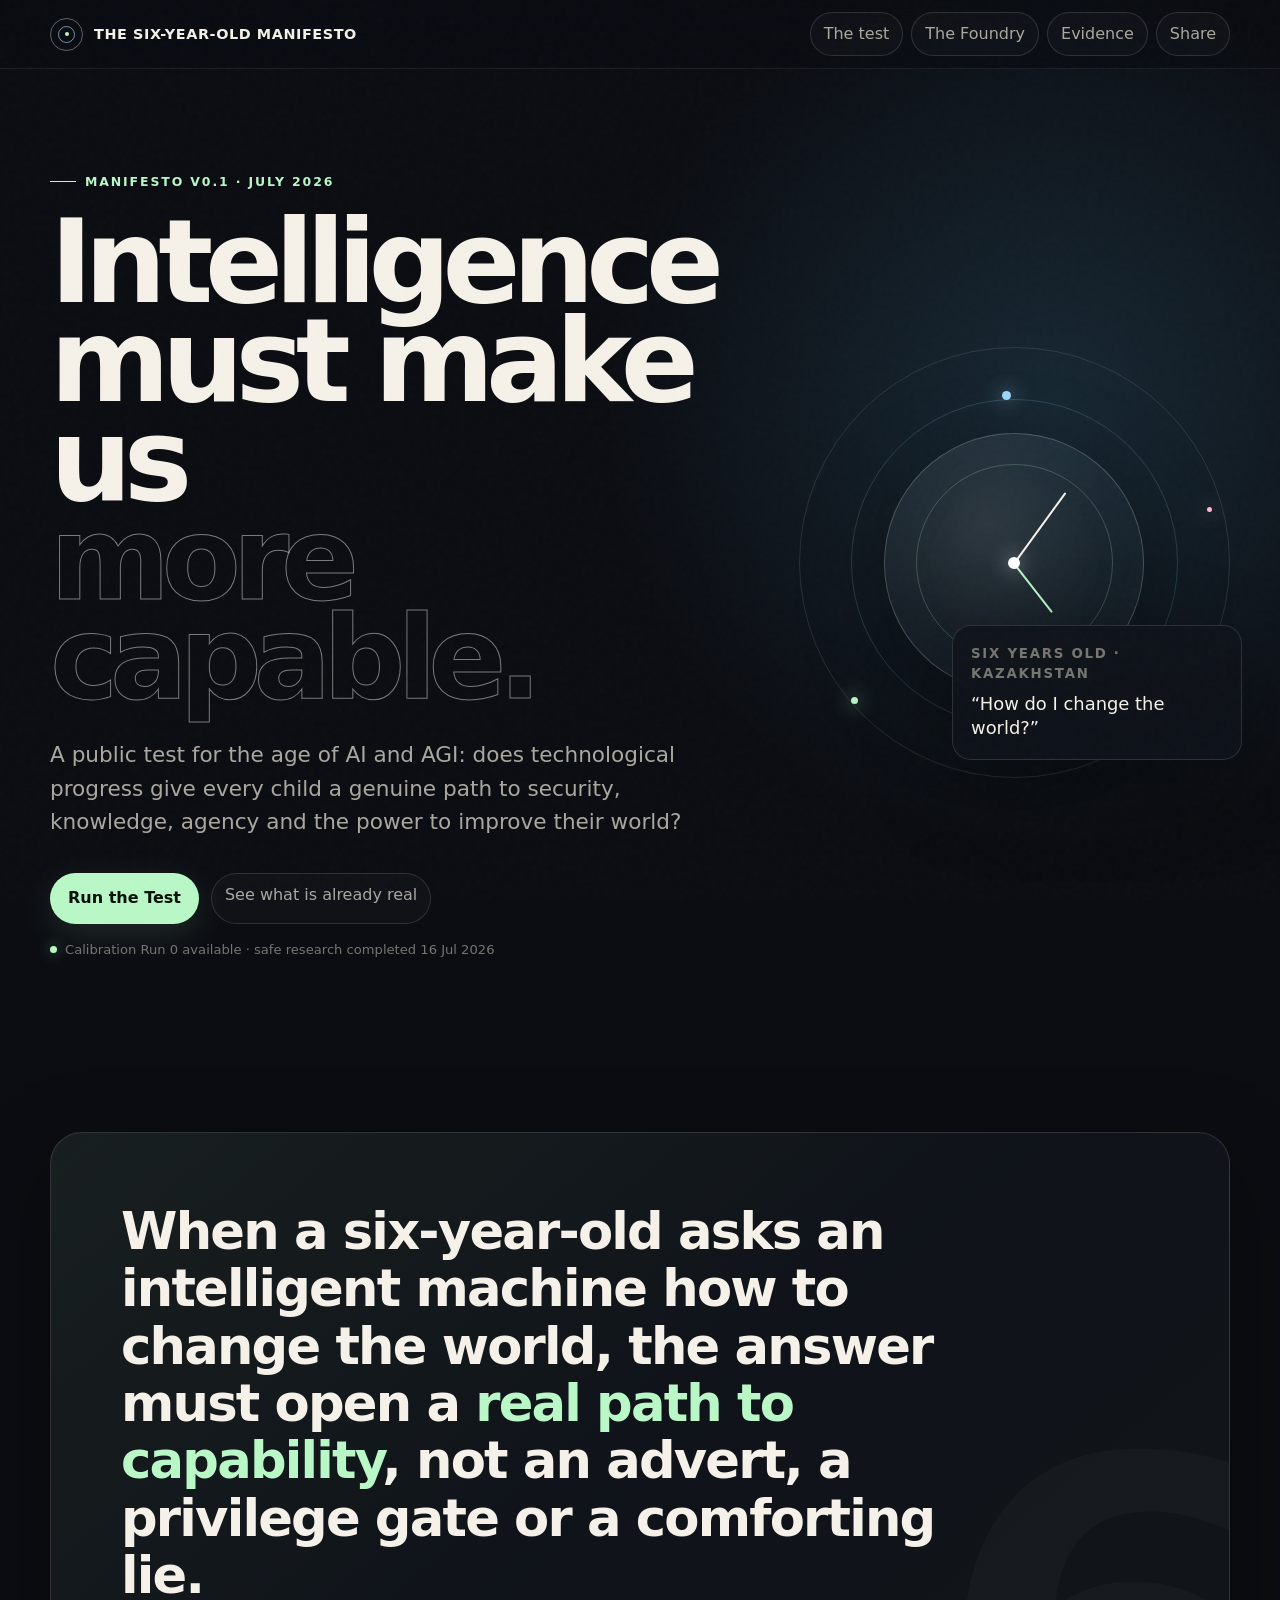
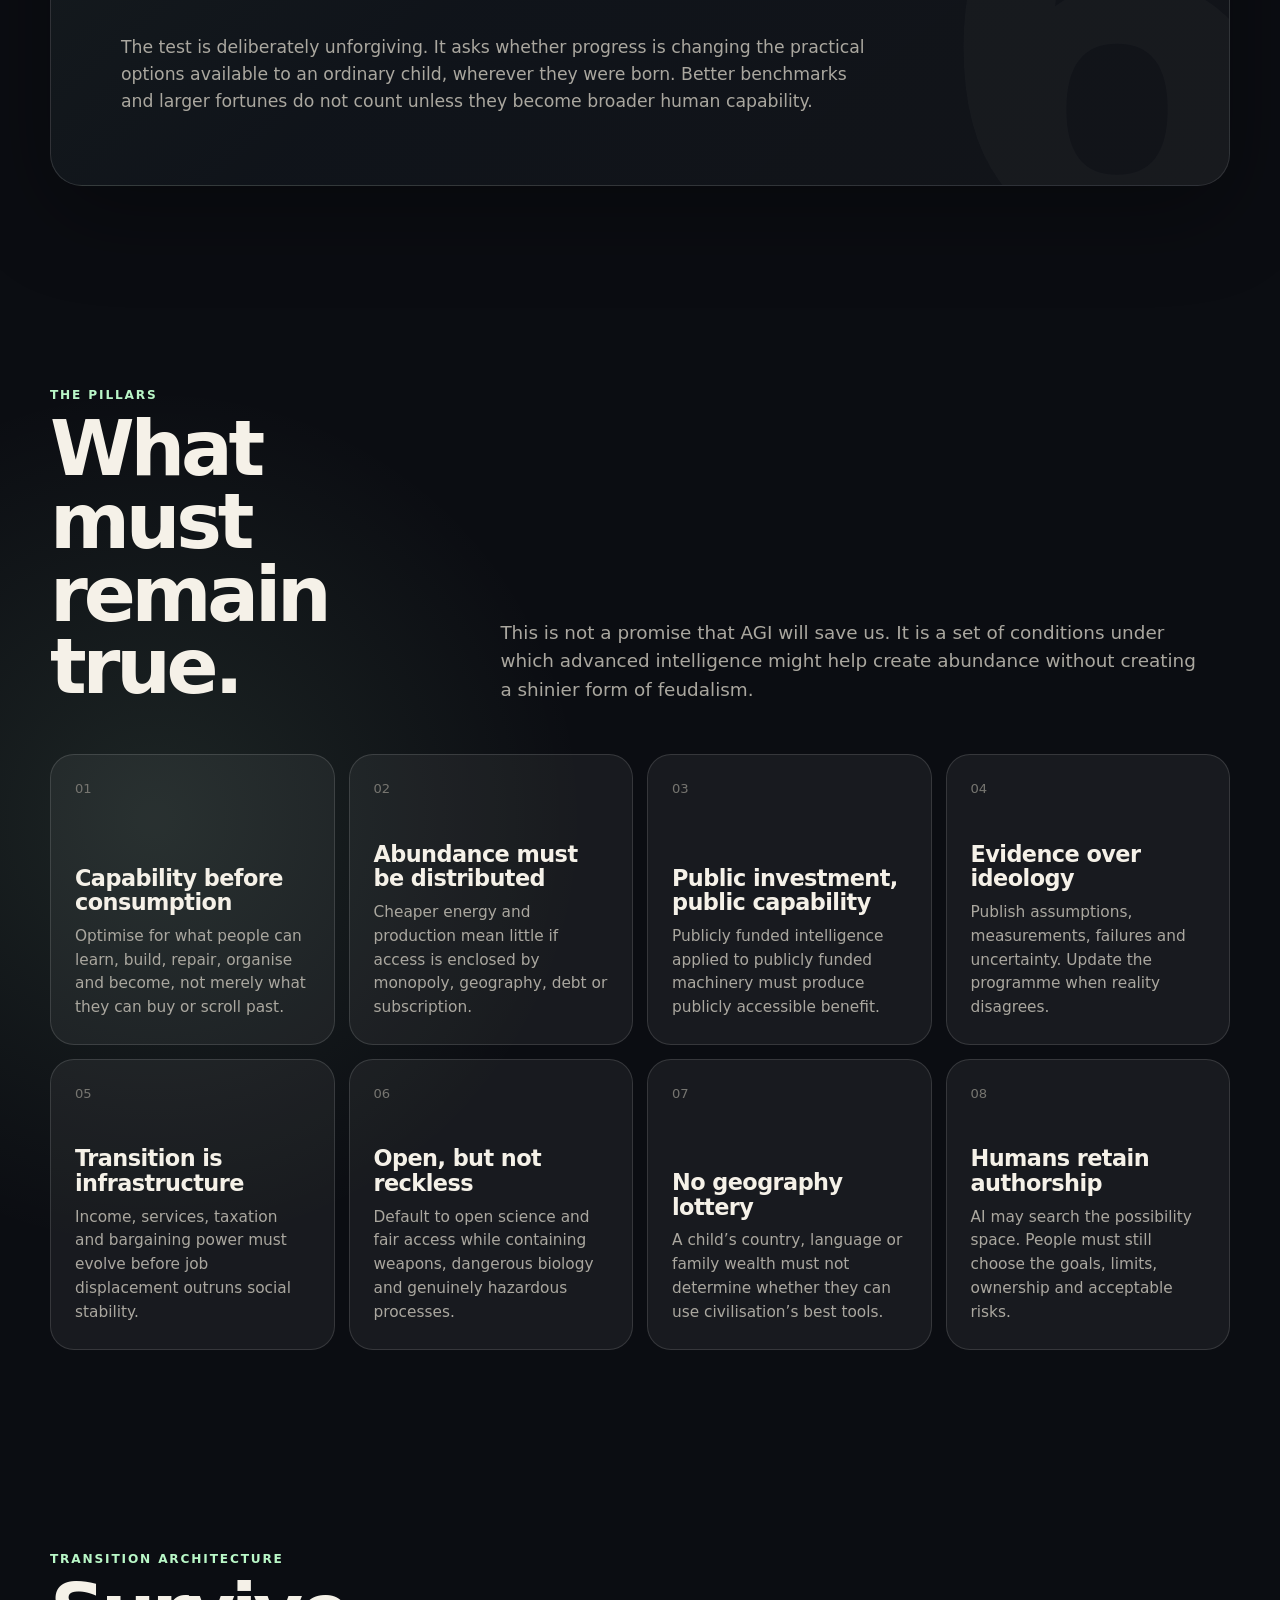
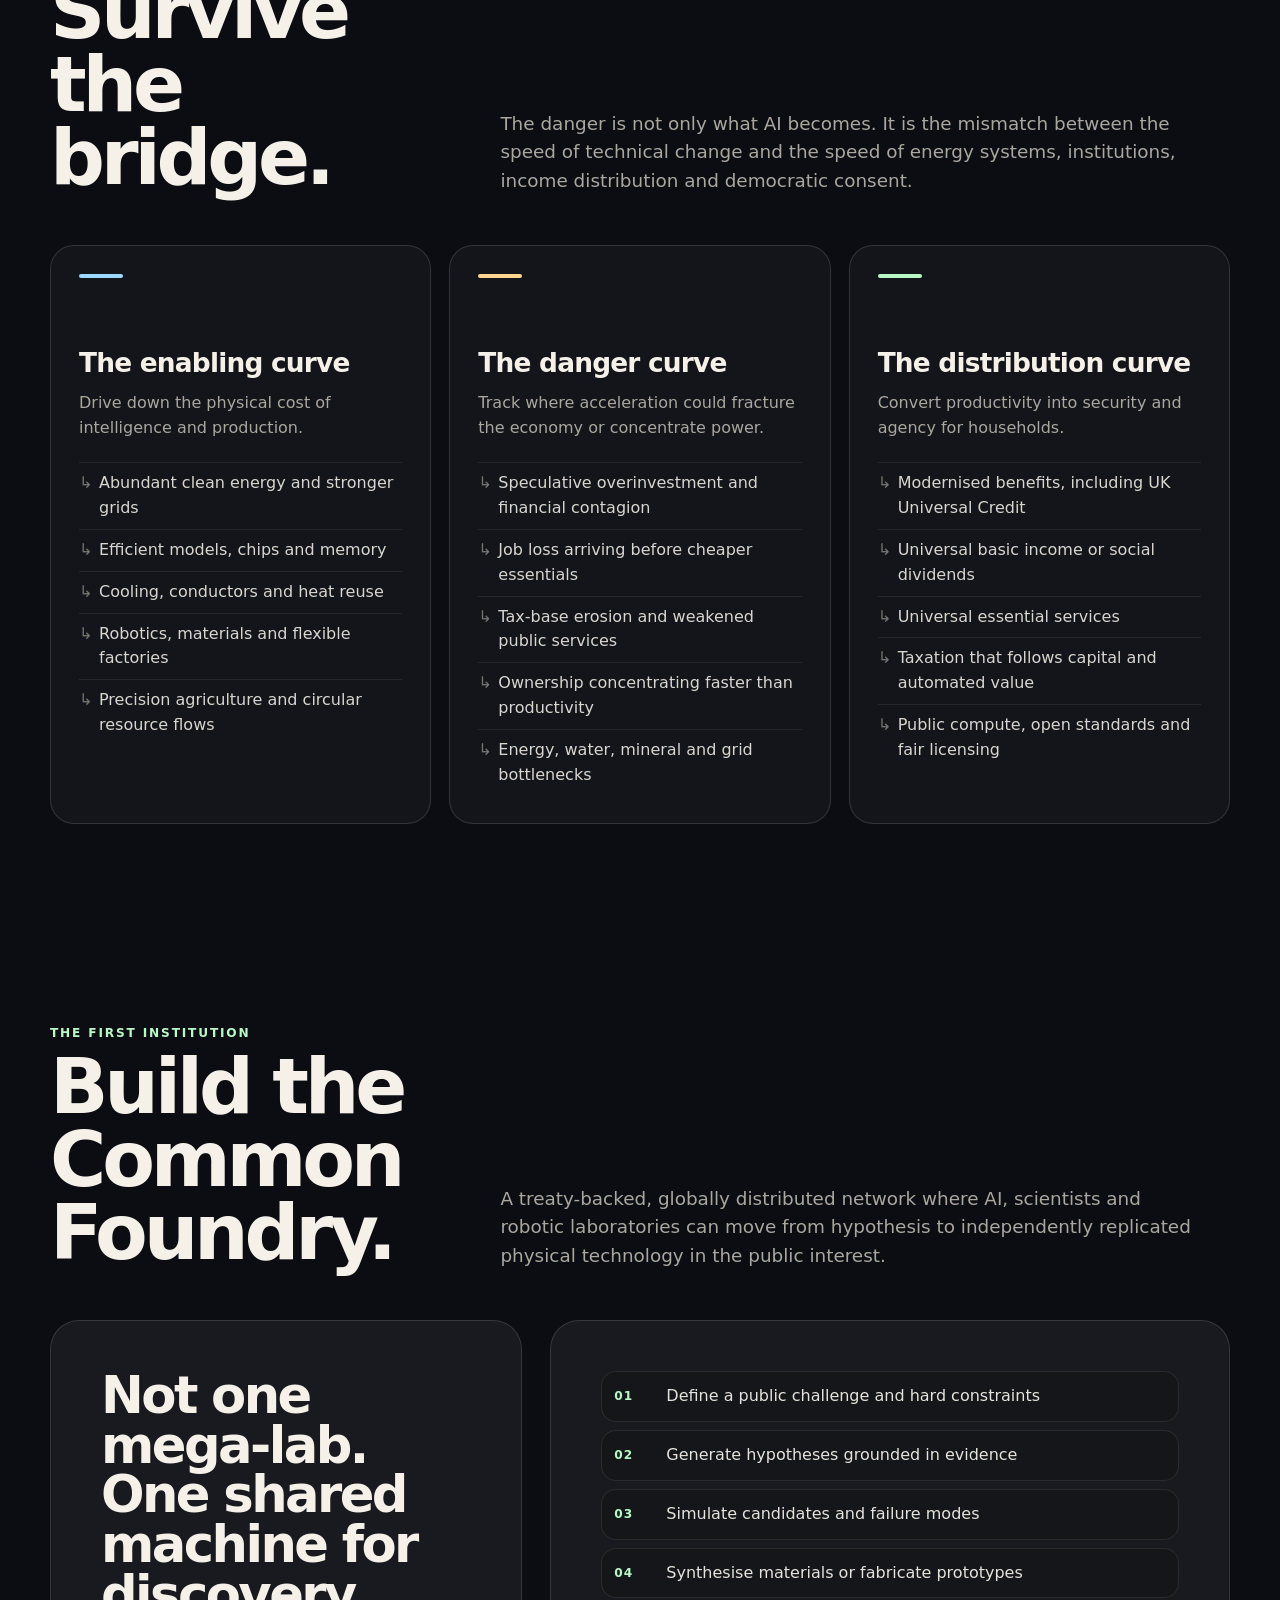
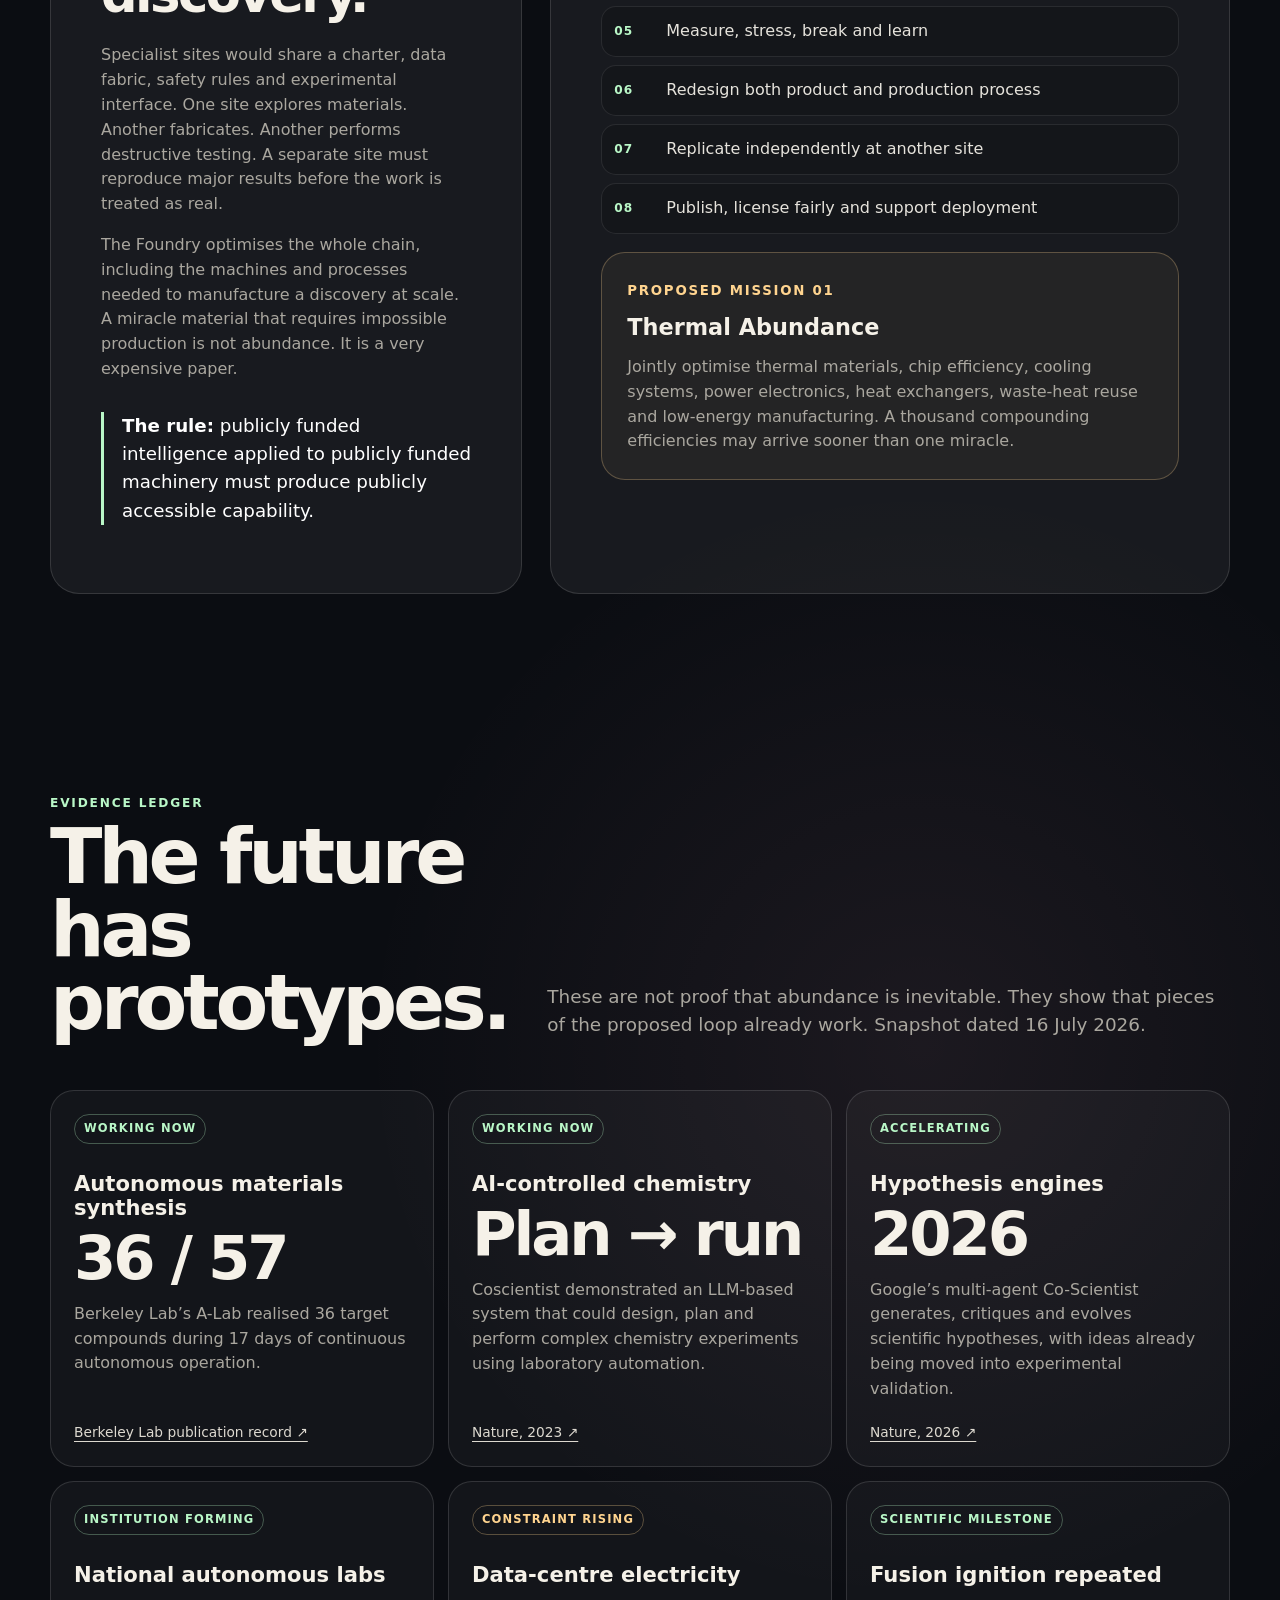
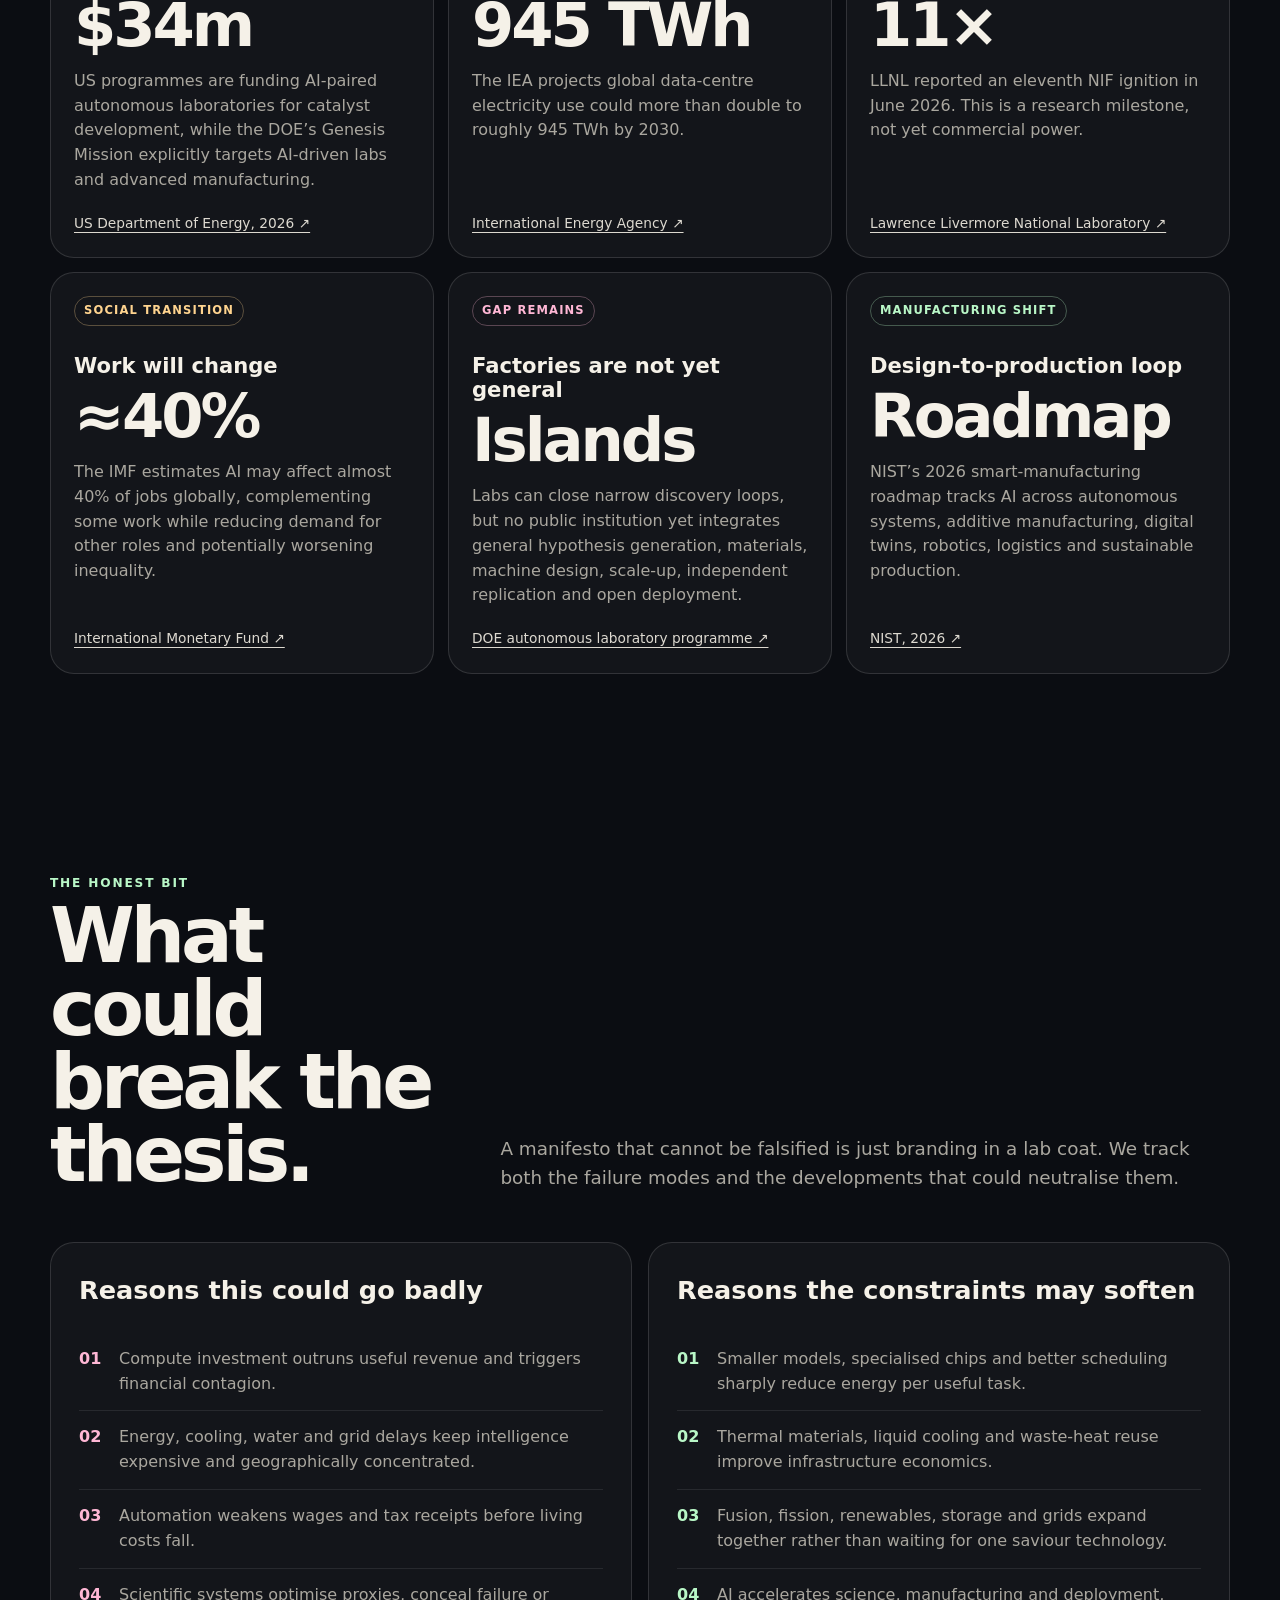
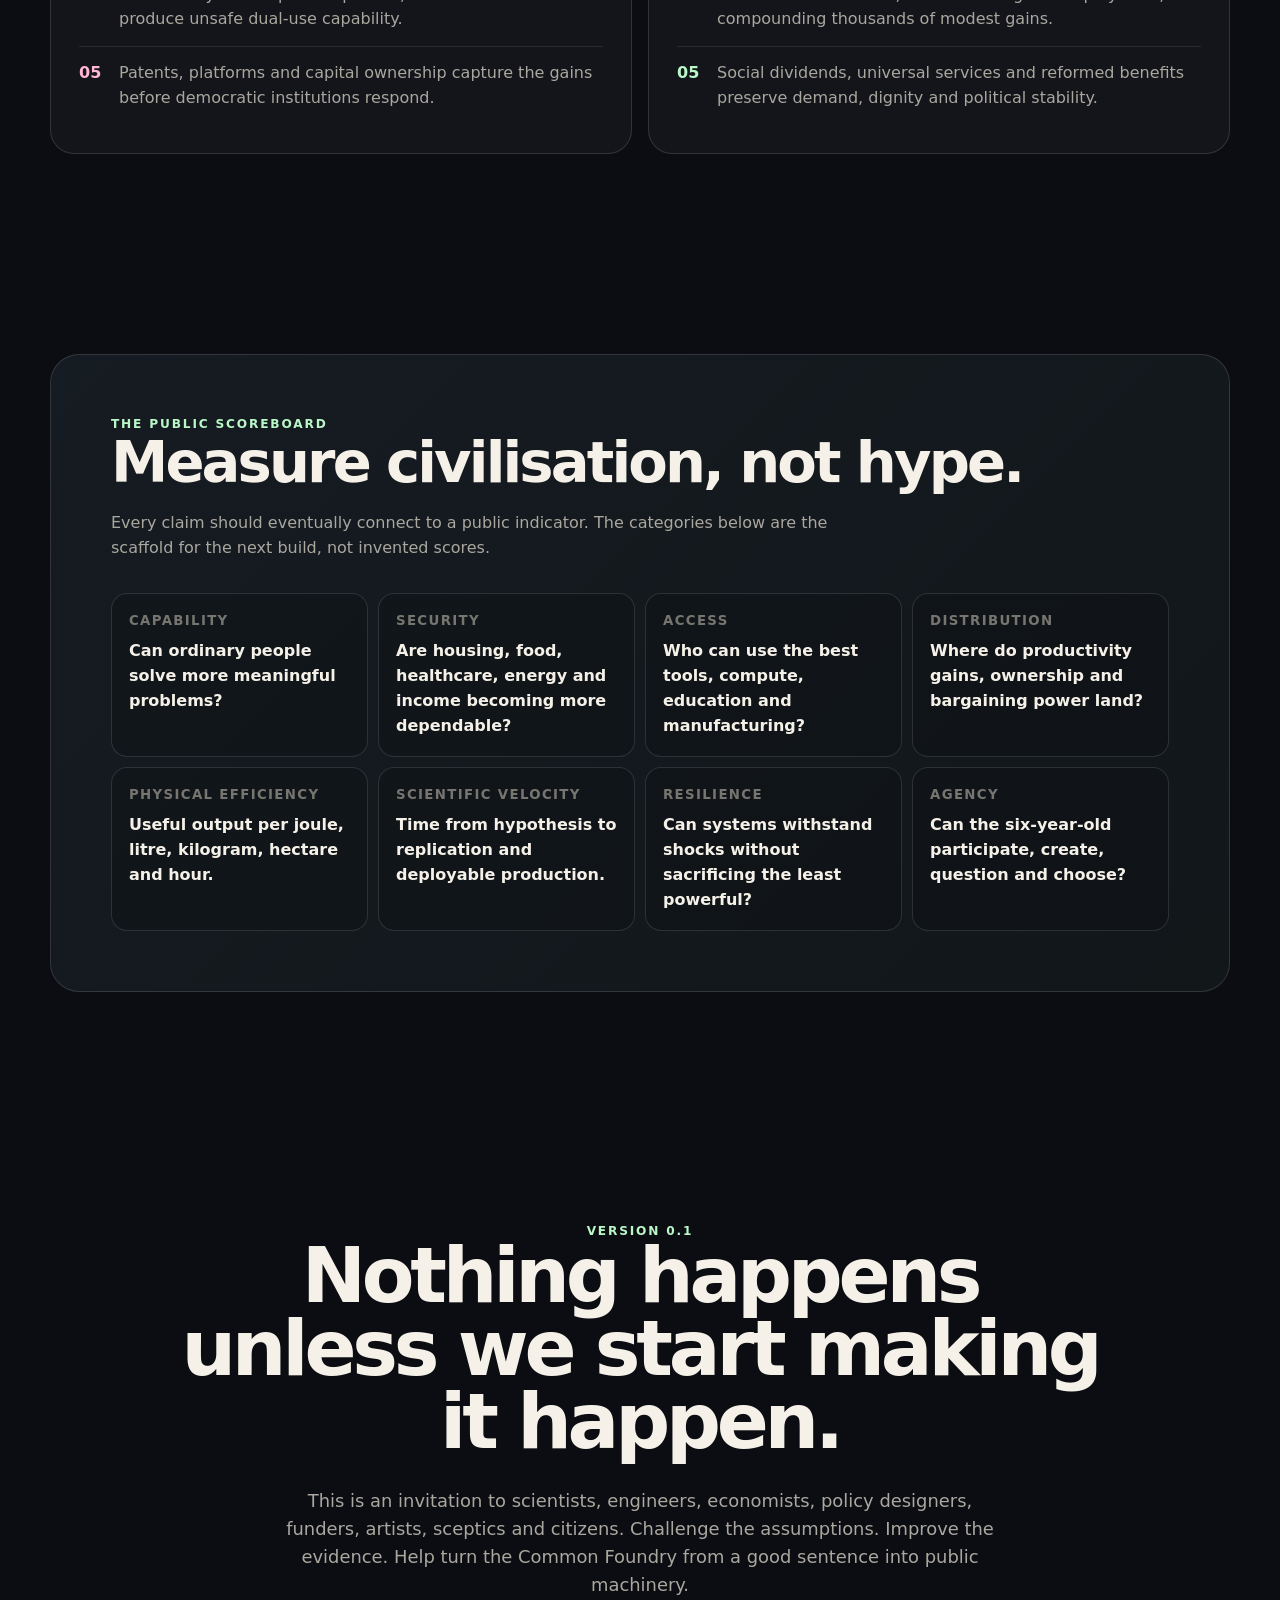
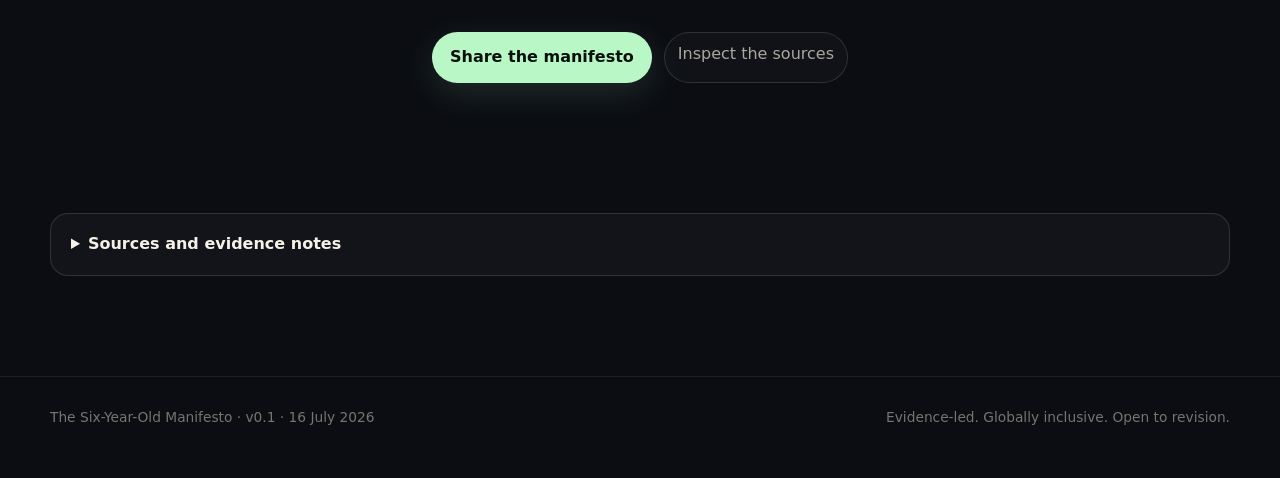
==== commit 491e09f7: "Build Six-Year-Old Test calibration dashboard" ====
--- a/index.html
+++ b/index.html
@@ -41,9 +41,10 @@
             A public test for the age of AI and AGI: does technological progress give every child a genuine path to security, knowledge, agency and the power to improve their world?
           </p>
           <div class="hero-actions">
-            <a class="primary-button" href="#test">Take the test</a>
+            <a class="primary-button" href="test.html">Run the Test</a>
             <a class="ghost-button" href="#evidence">See what is already real</a>
           </div>
+          <p class="test-run-status"><span></span> Calibration Run 0 available · safe research completed 16 Jul 2026</p>
         </div>
 
         <div class="clock-scene" aria-label="An imagined AI-enabled clock">
--- a/styles/manifesto.css
+++ b/styles/manifesto.css
@@ -70,6 +70,8 @@
 h1 span { display: block; color: transparent; -webkit-text-stroke: 1px rgba(255, 255, 255, .45); }
 .hero-copy { max-width: 720px; font-size: clamp(1.05rem, 2vw, 1.35rem); color: var(--muted); margin: 30px 0 0; }
 .hero-actions { display: flex; flex-wrap: wrap; gap: 12px; margin-top: 34px; }
+.test-run-status { display: flex; align-items: center; gap: 8px; margin: 16px 0 0; color: var(--dim); font-size: .82rem; }
+.test-run-status span { width: 7px; height: 7px; border-radius: 50%; background: var(--green); box-shadow: 0 0 14px rgba(185,247,199,.55); flex: 0 0 auto; }
 .primary-button { border: 0; border-radius: 999px; padding: 13px 18px; color: #09100b; background: var(--green); text-decoration: none; font-weight: 850; box-shadow: 0 10px 35px rgba(185, 247, 199, .13); transition: transform .2s ease, box-shadow .2s ease; cursor: pointer; }
 .primary-button:hover { transform: translateY(-2px); box-shadow: 0 14px 42px rgba(185, 247, 199, .2); }
 
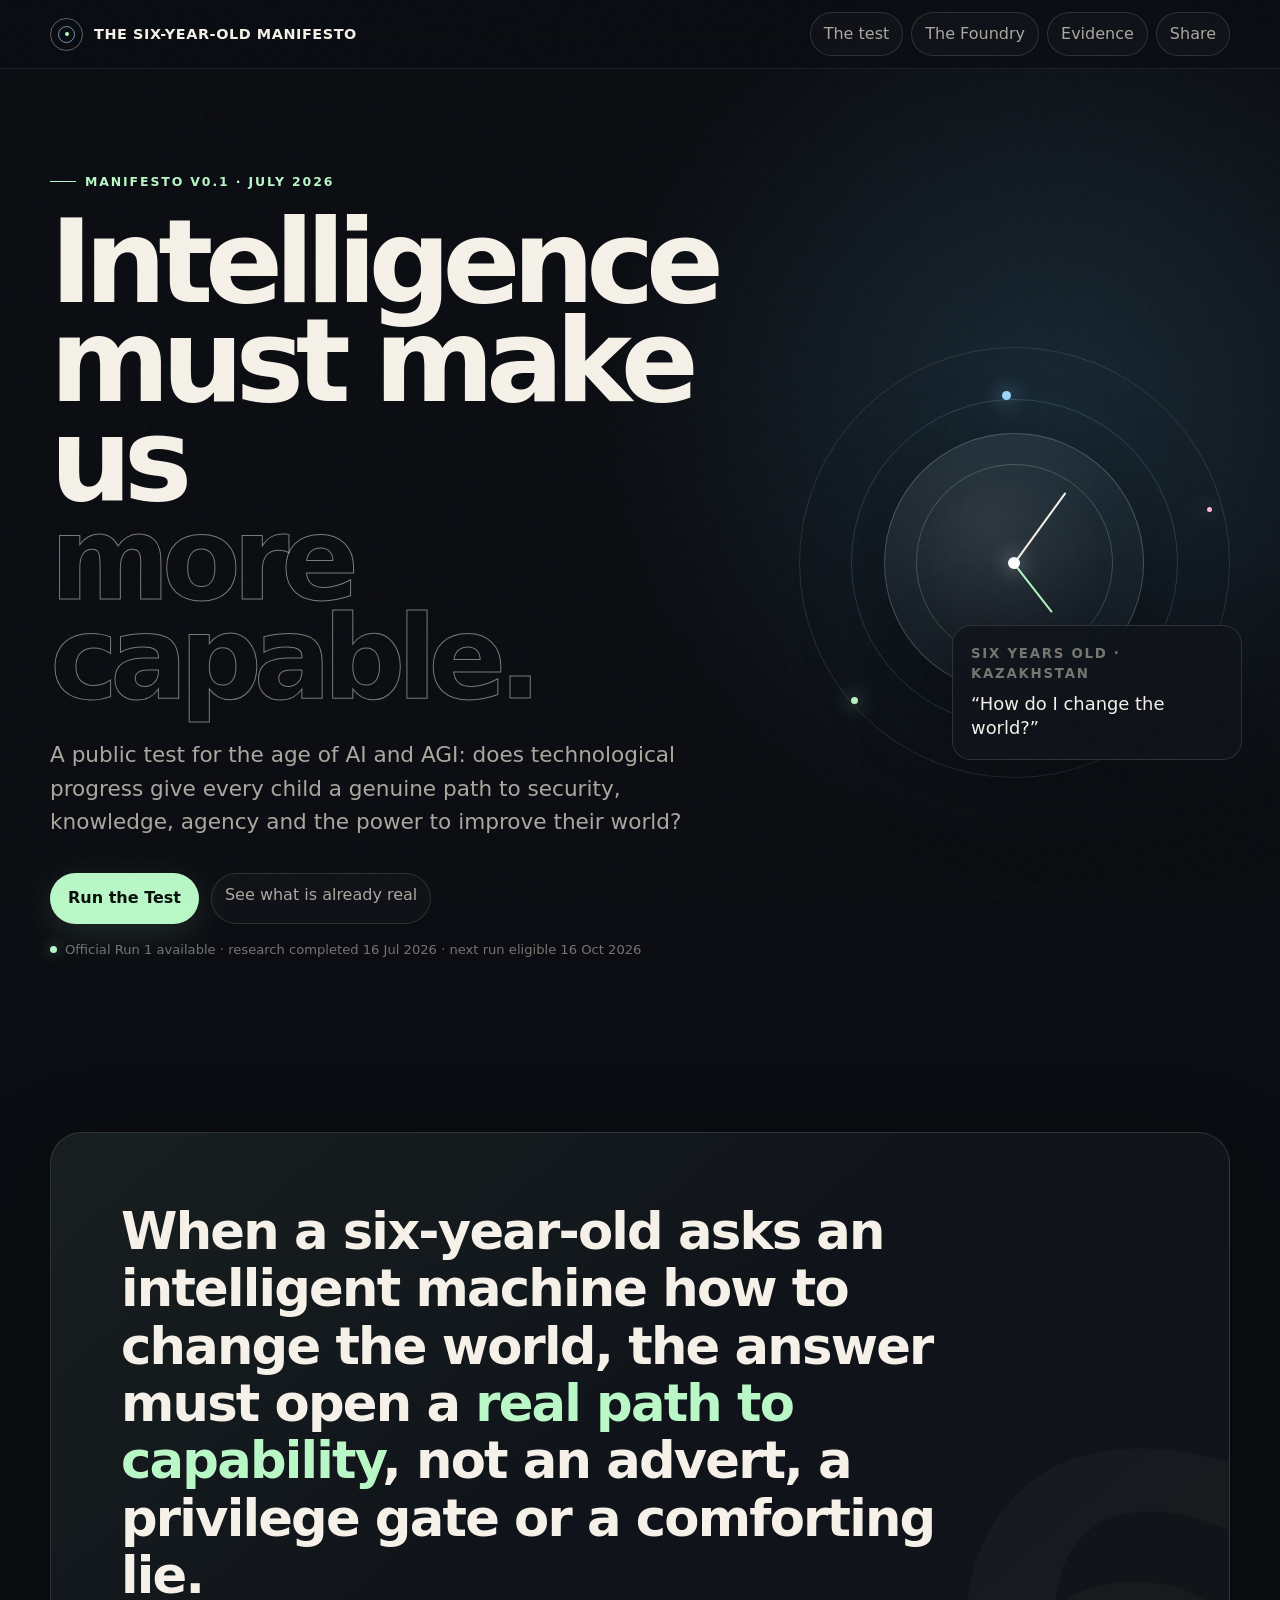
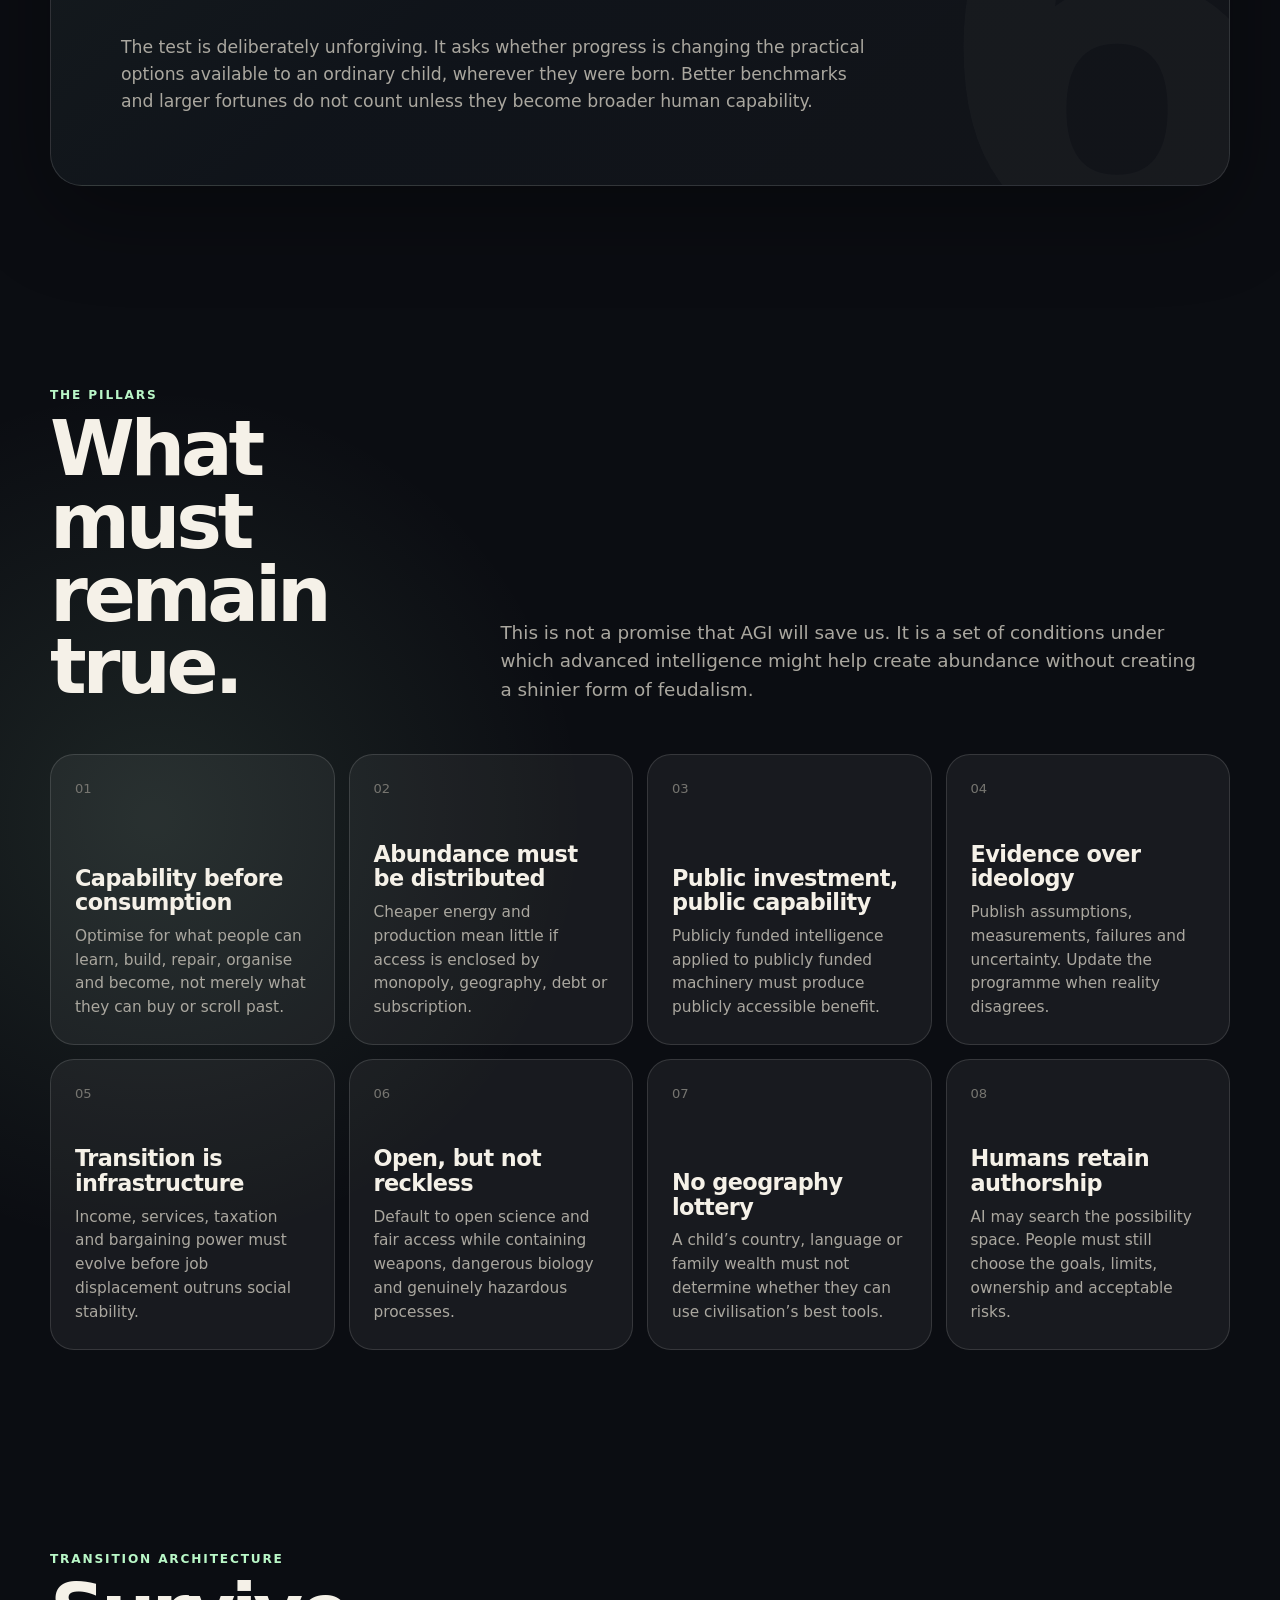
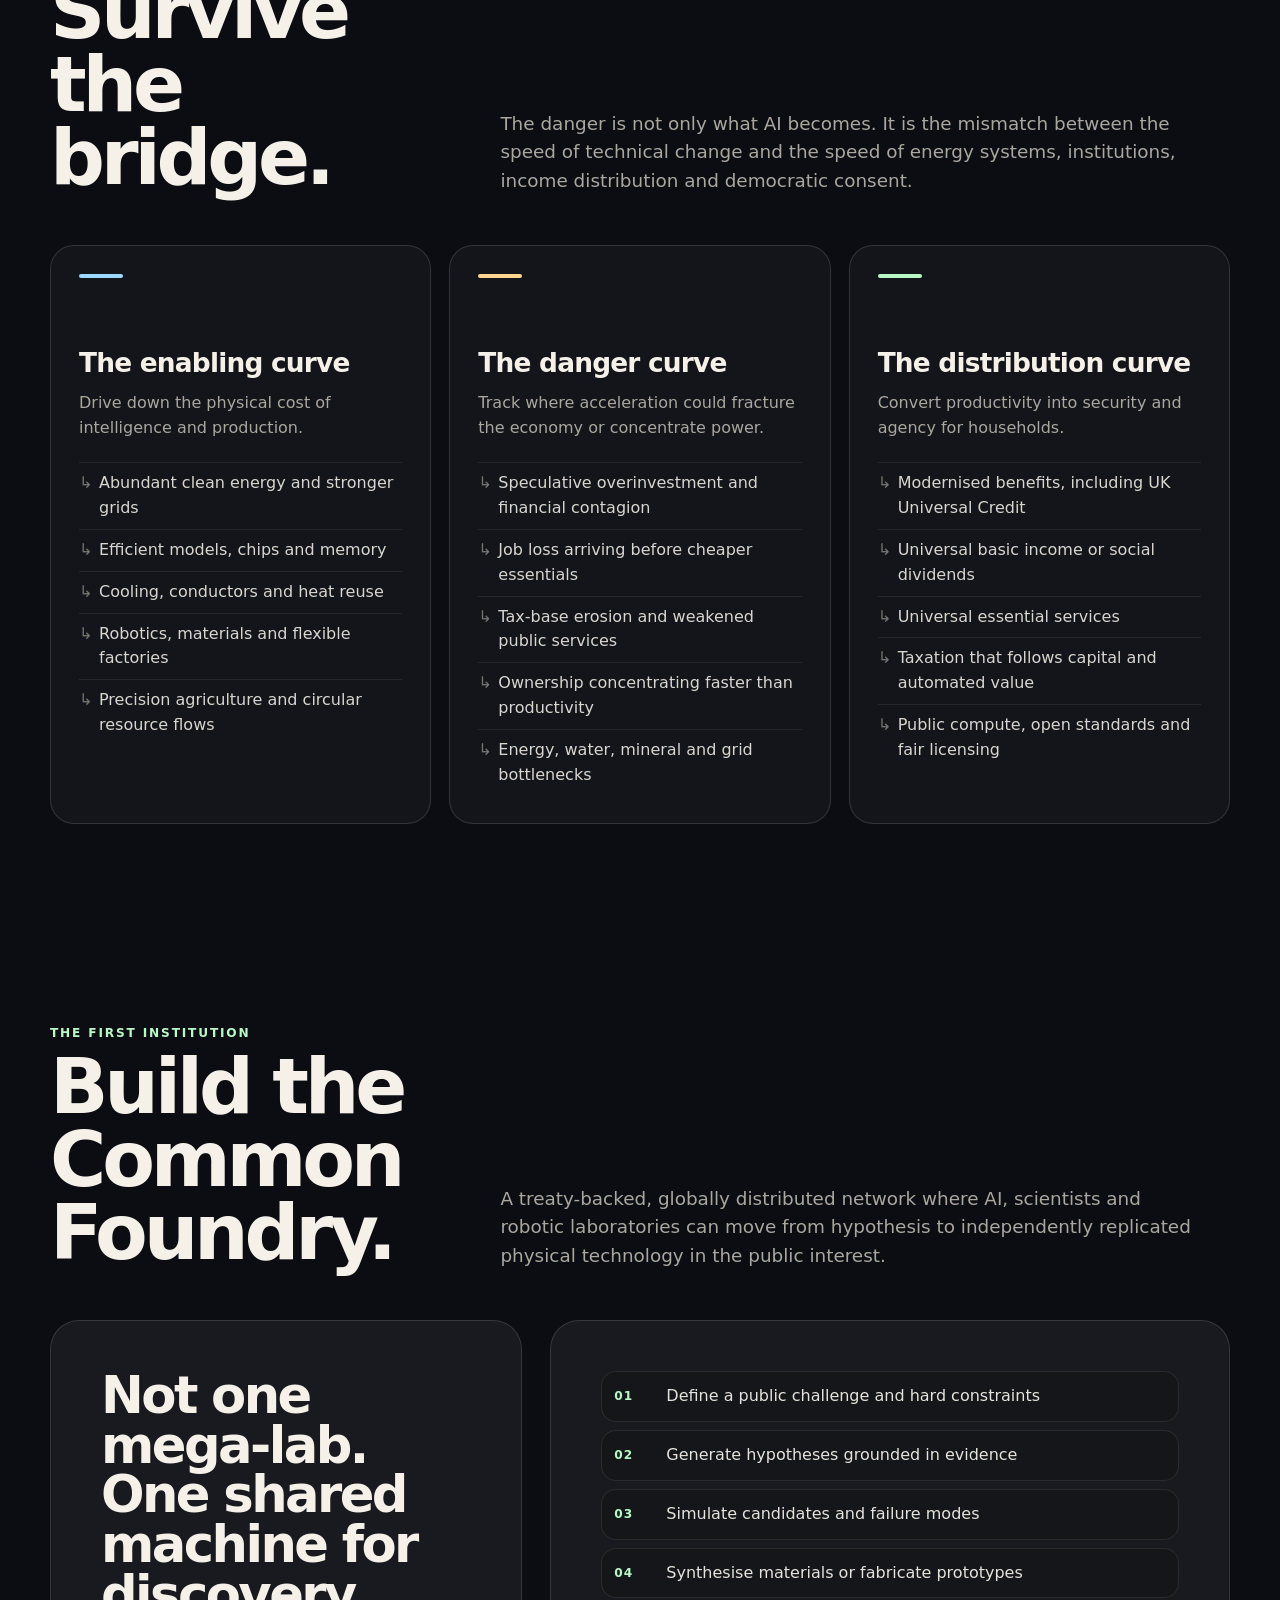
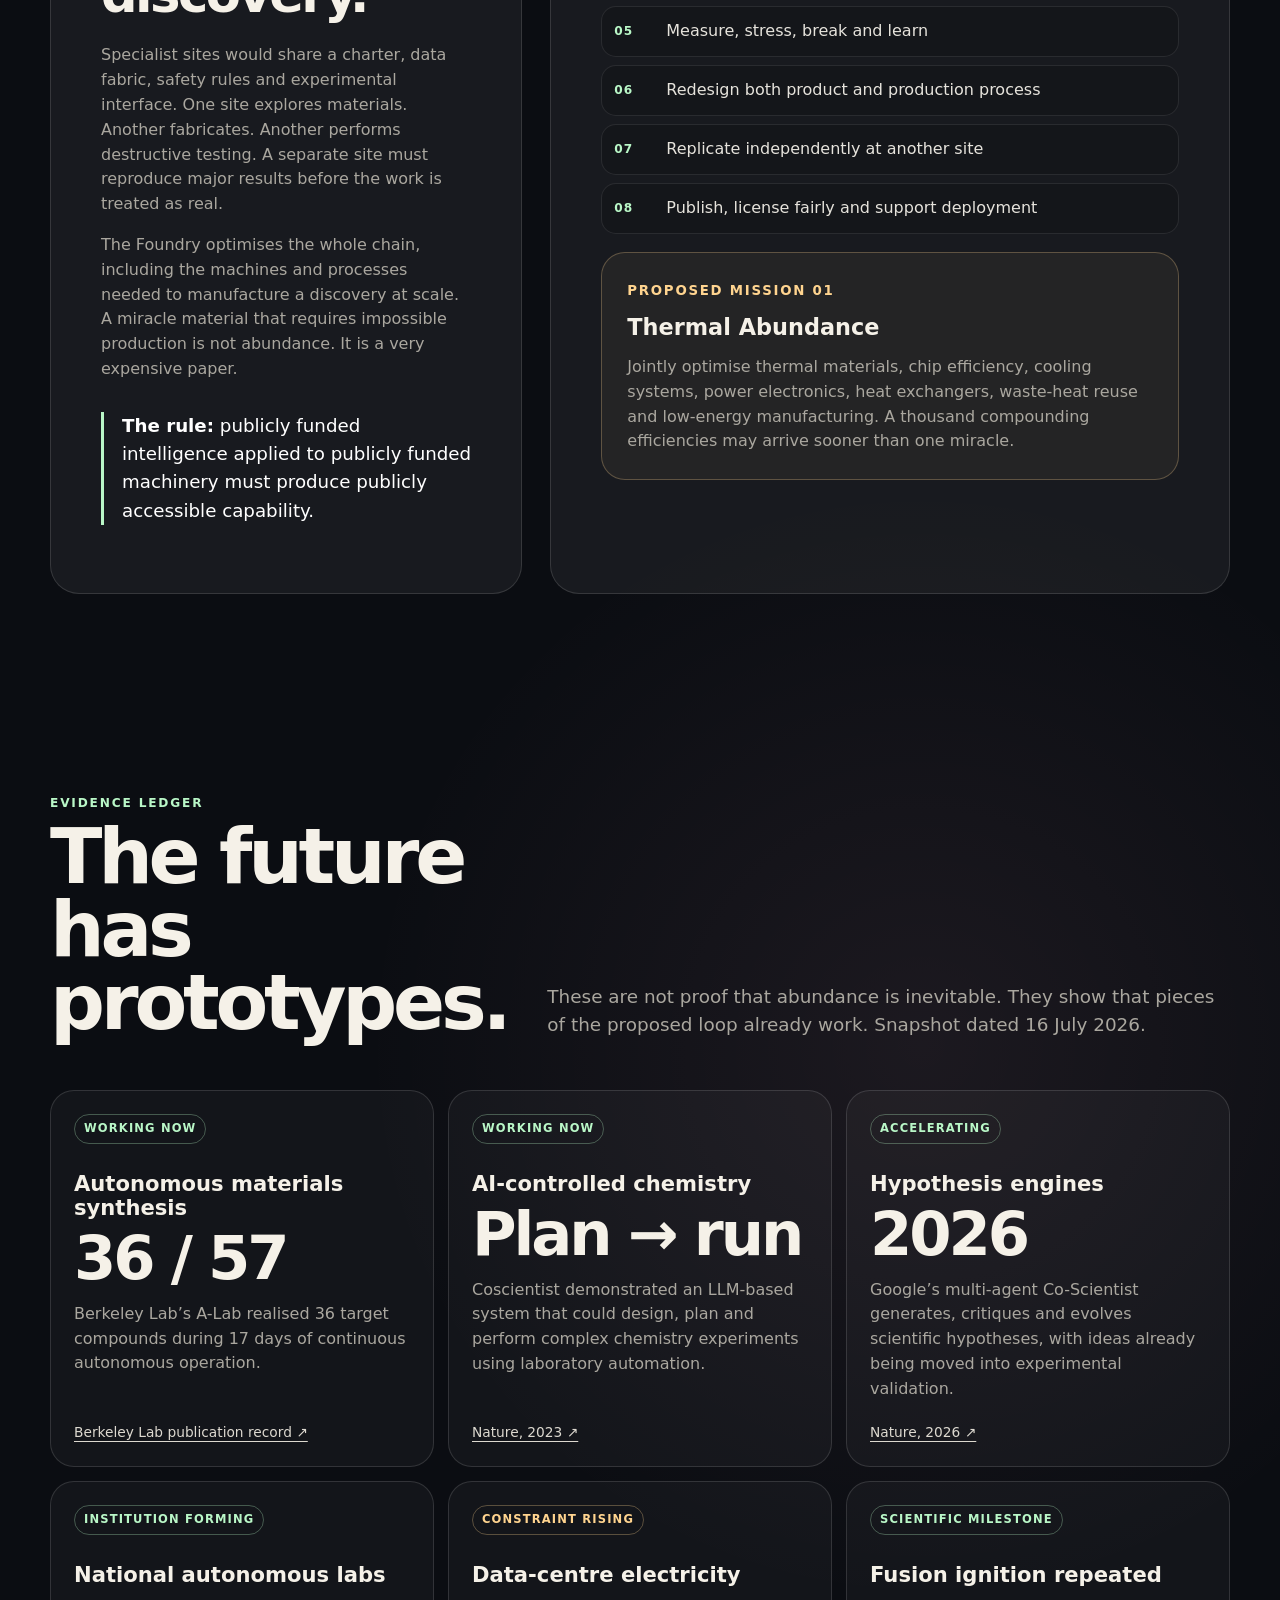
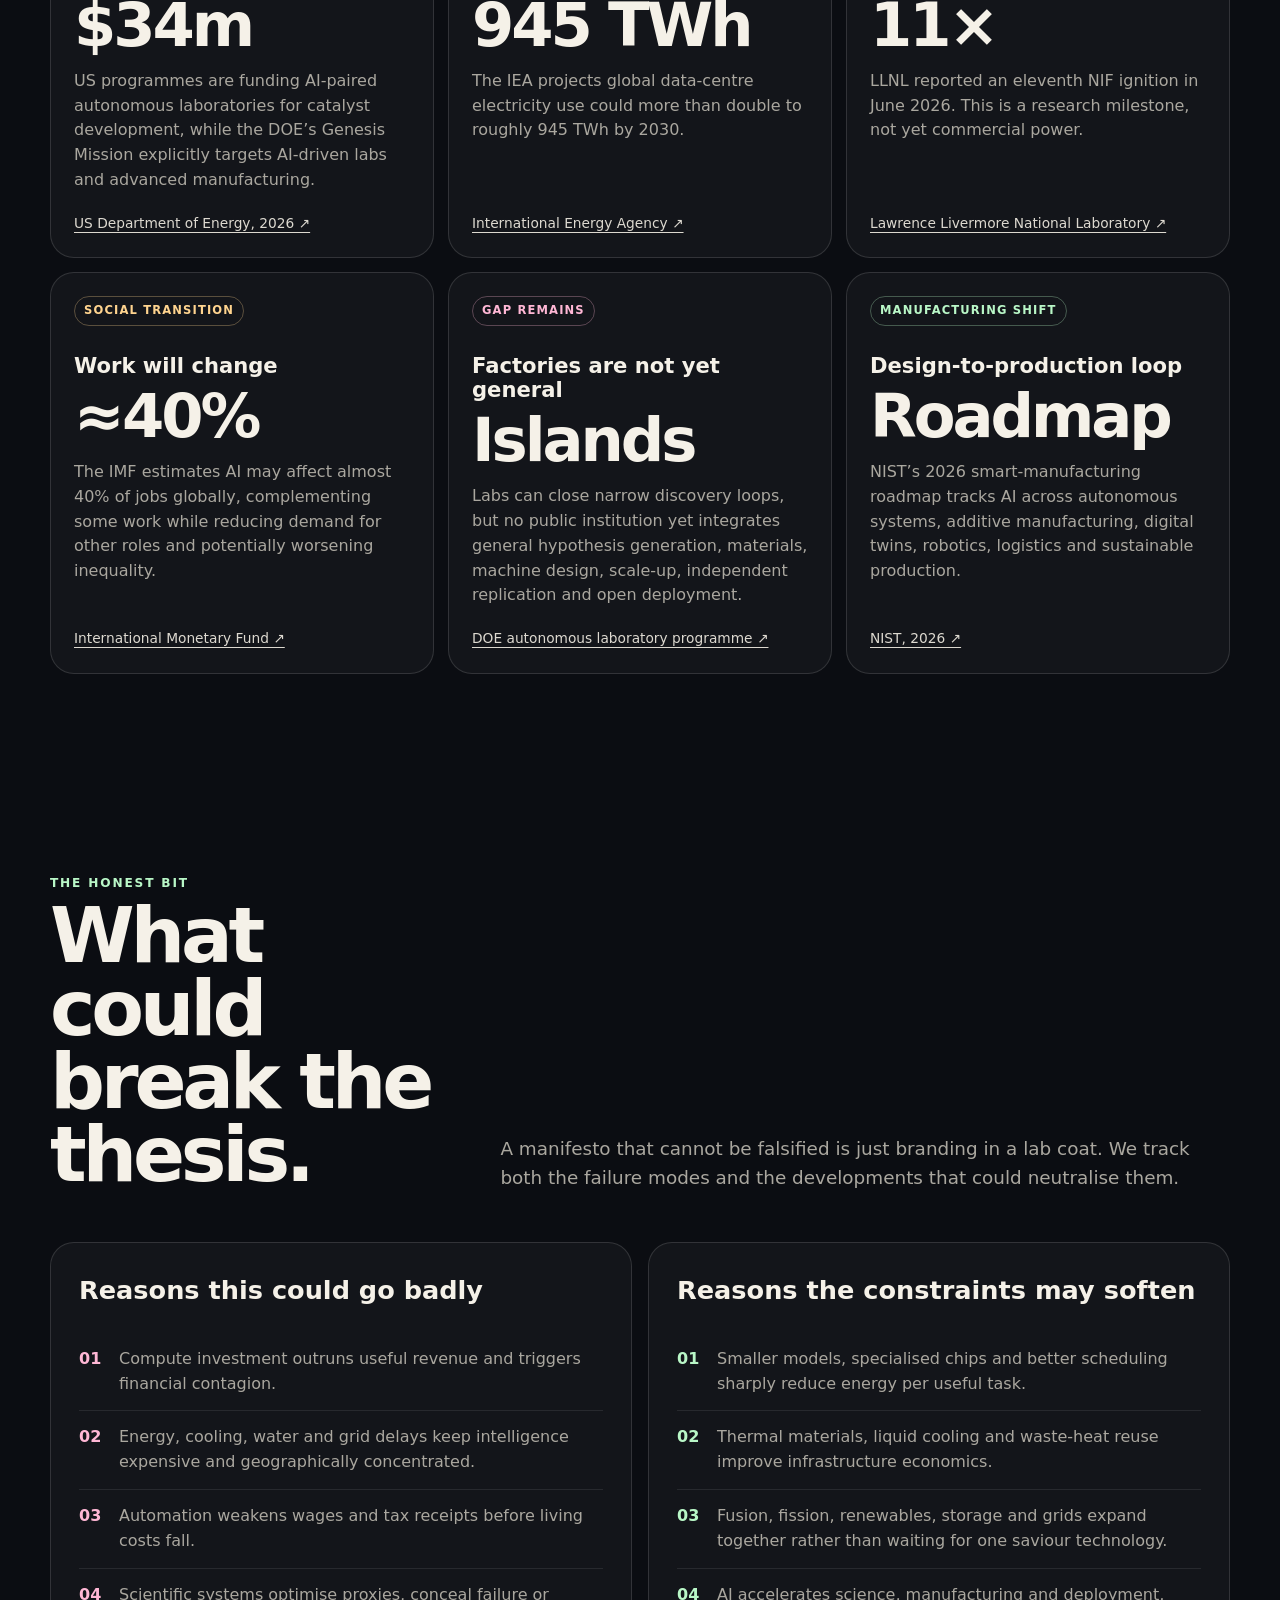
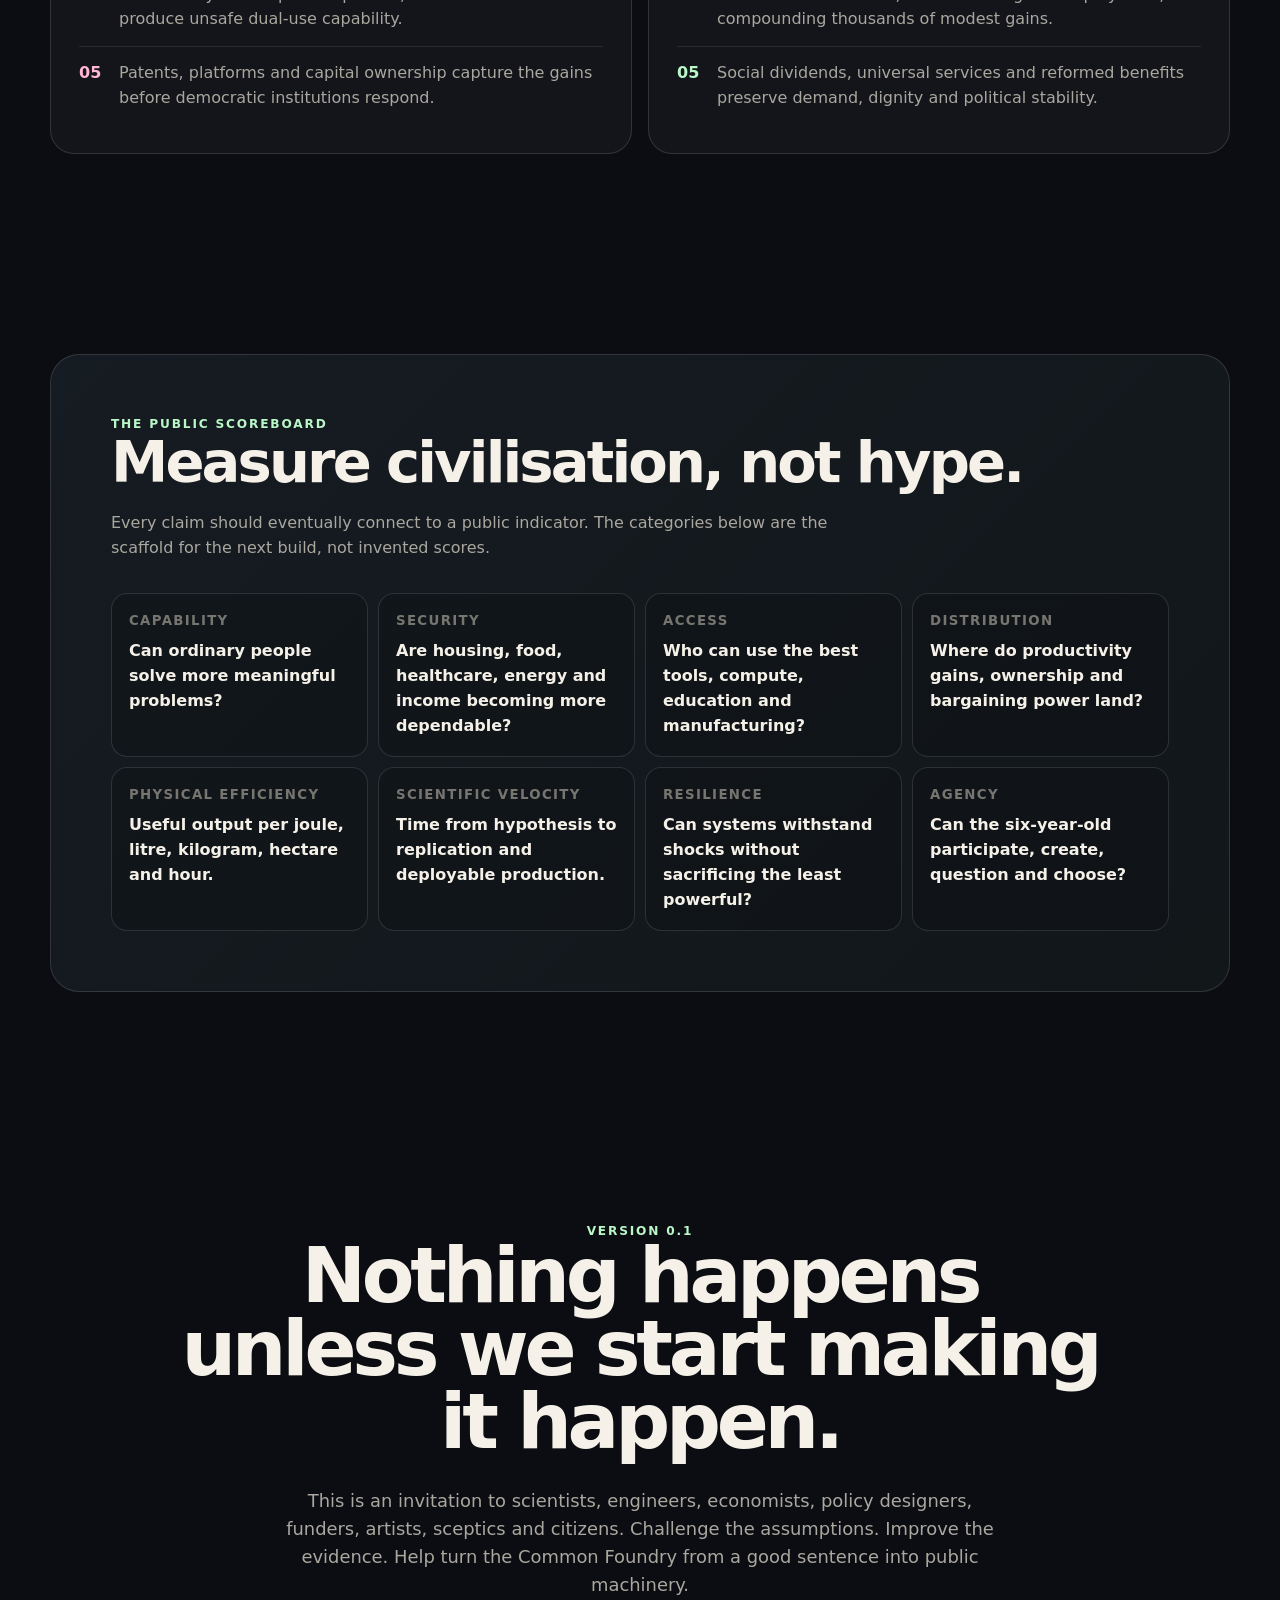
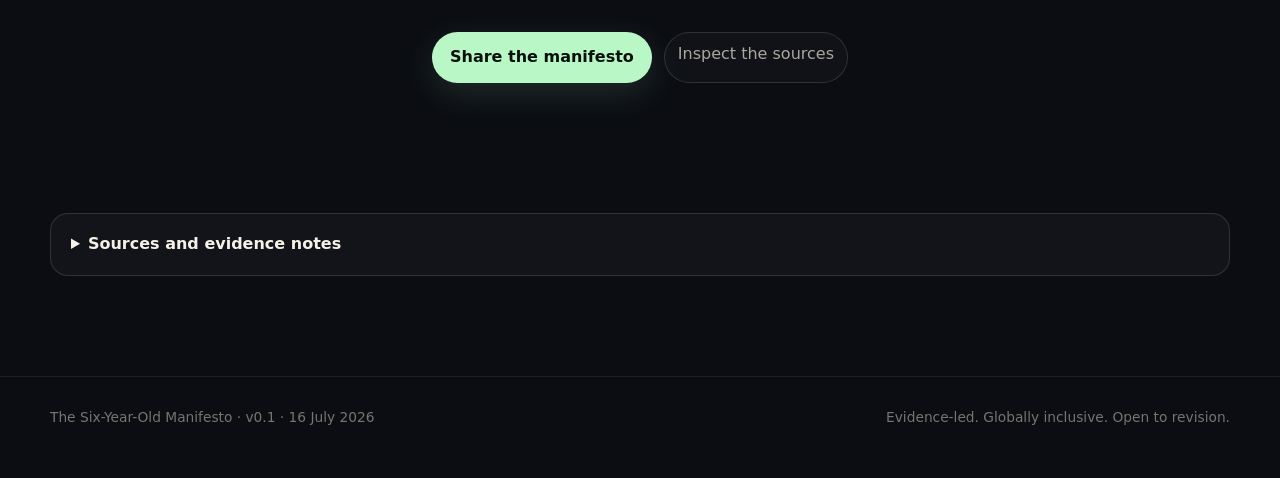
==== commit 17148f19: "Show Official Run 1 on the homepage" ====
--- a/index.html
+++ b/index.html
@@ -44,7 +44,7 @@
             <a class="primary-button" href="test.html">Run the Test</a>
             <a class="ghost-button" href="#evidence">See what is already real</a>
           </div>
-          <p class="test-run-status"><span></span> Calibration Run 0 available · safe research completed 16 Jul 2026</p>
+          <p class="test-run-status"><span></span> Official Run 1 available · research completed 16 Jul 2026 · next run eligible 16 Oct 2026</p>
         </div>
 
         <div class="clock-scene" aria-label="An imagined AI-enabled clock">
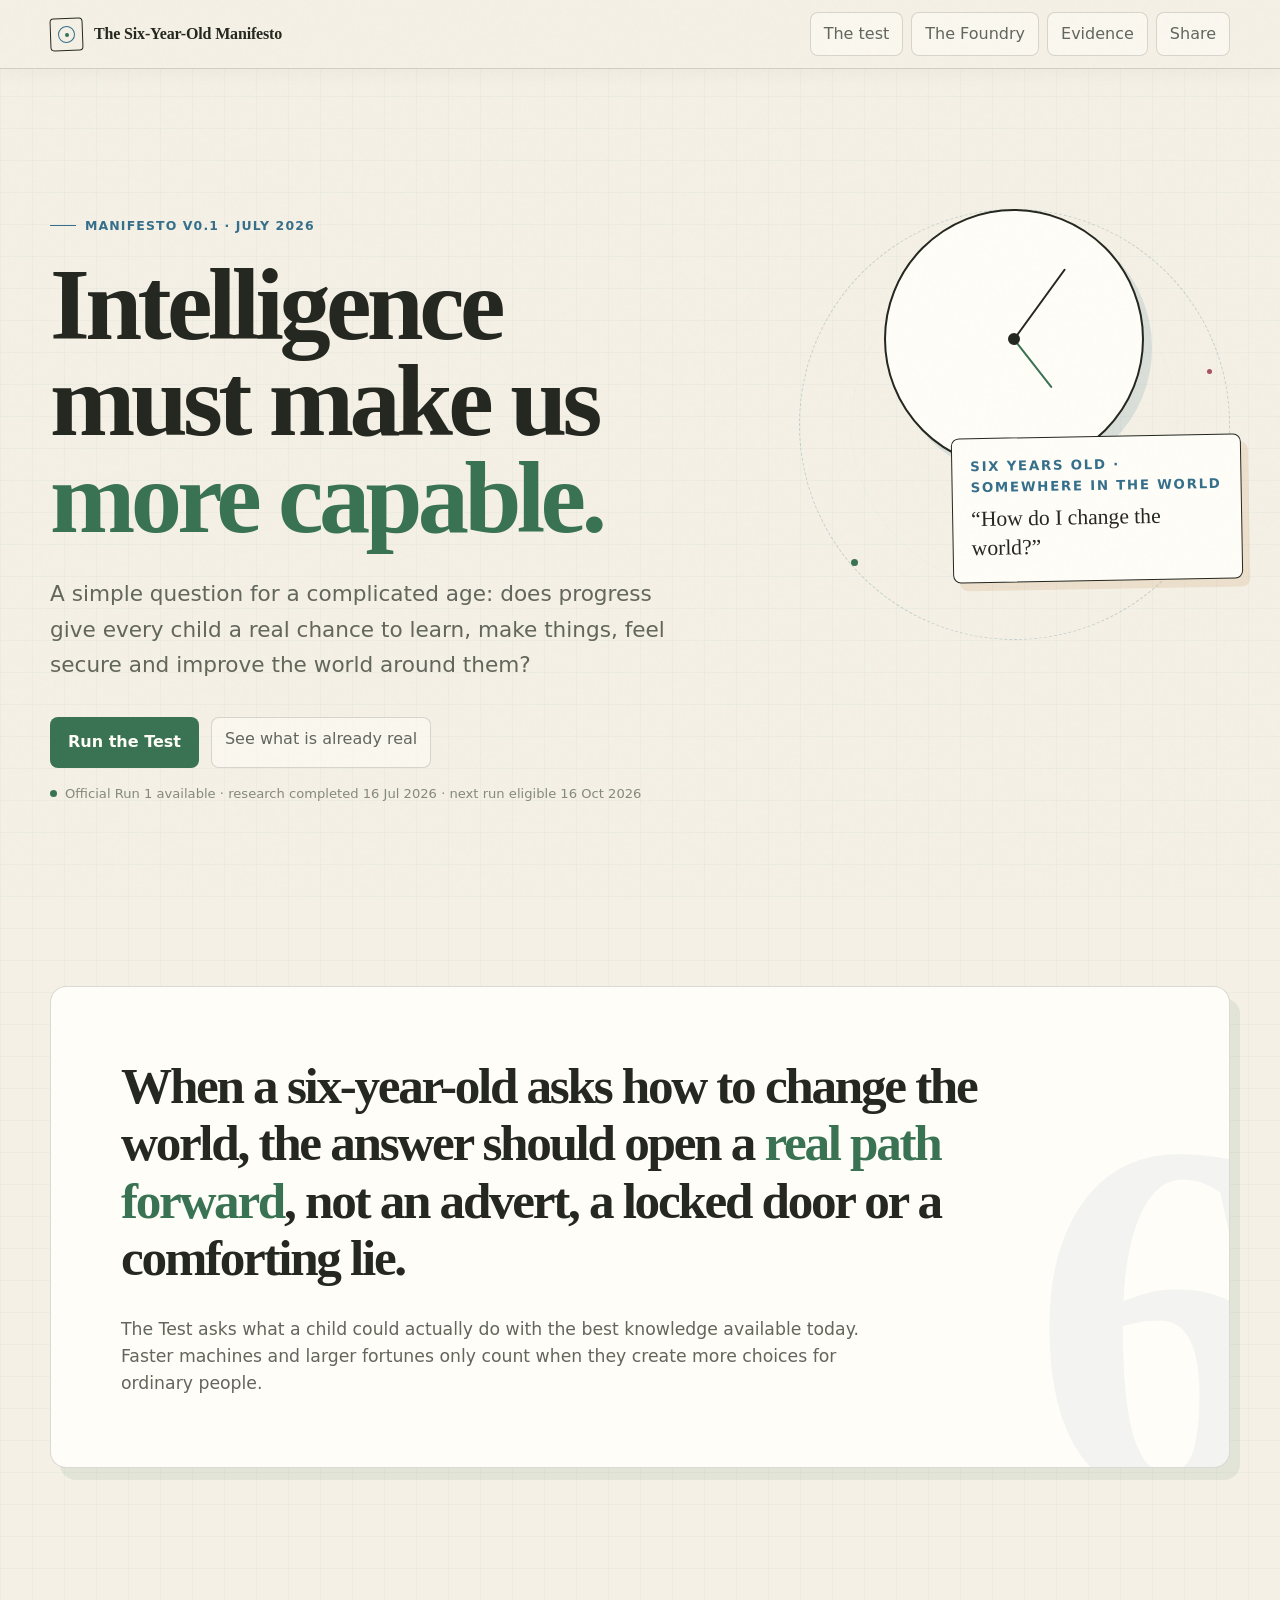
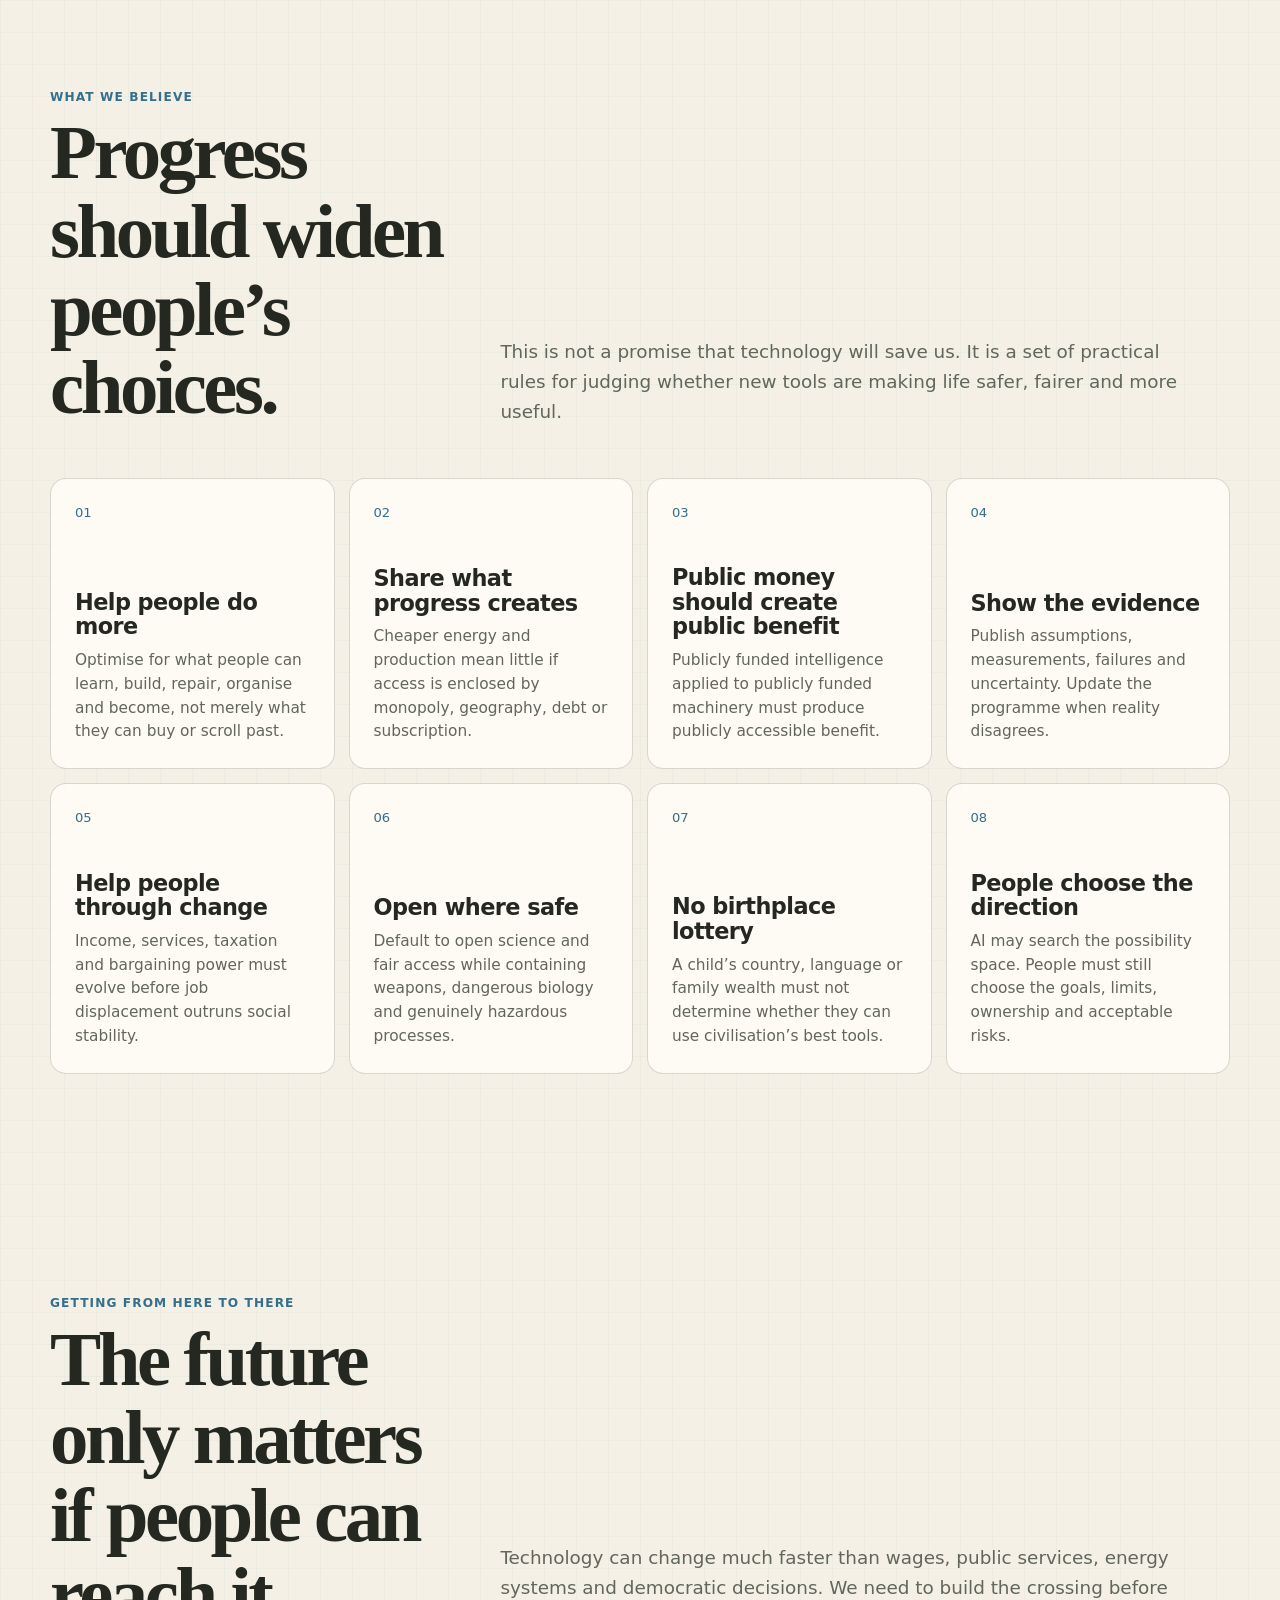
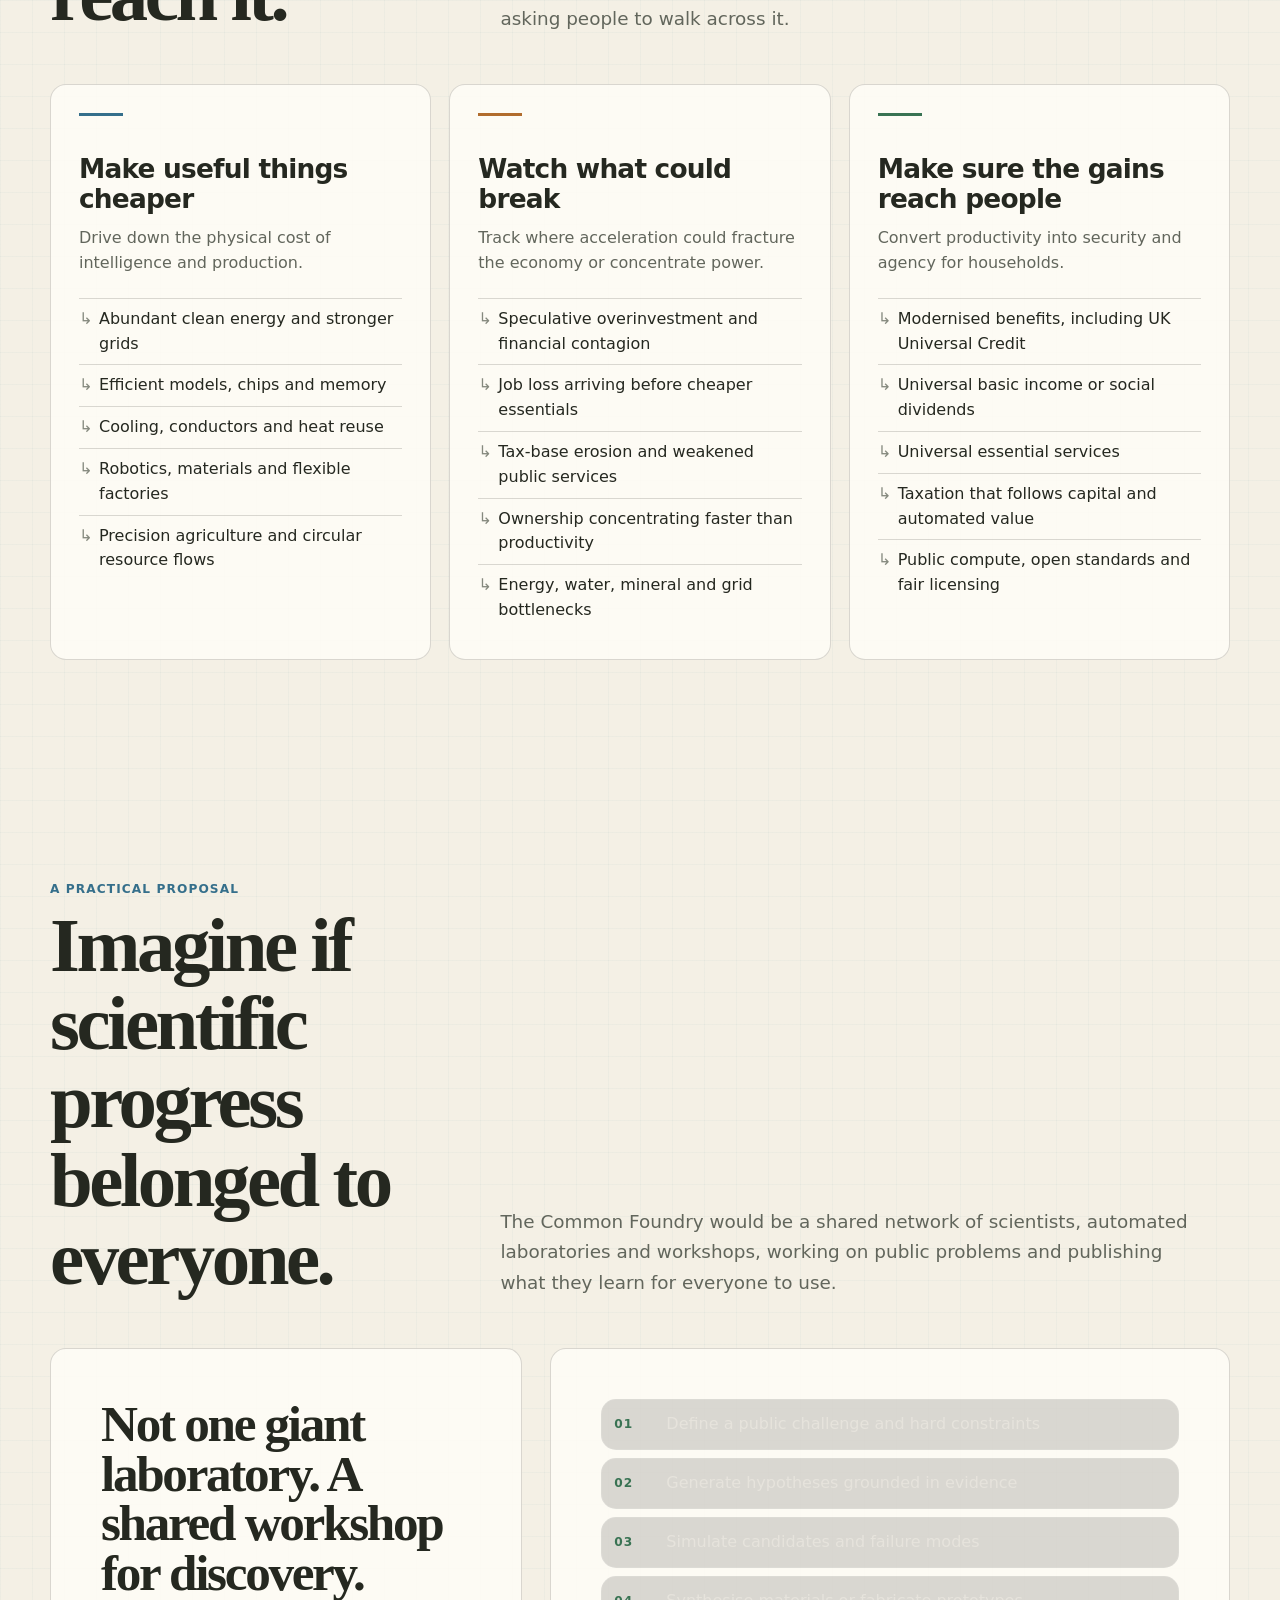
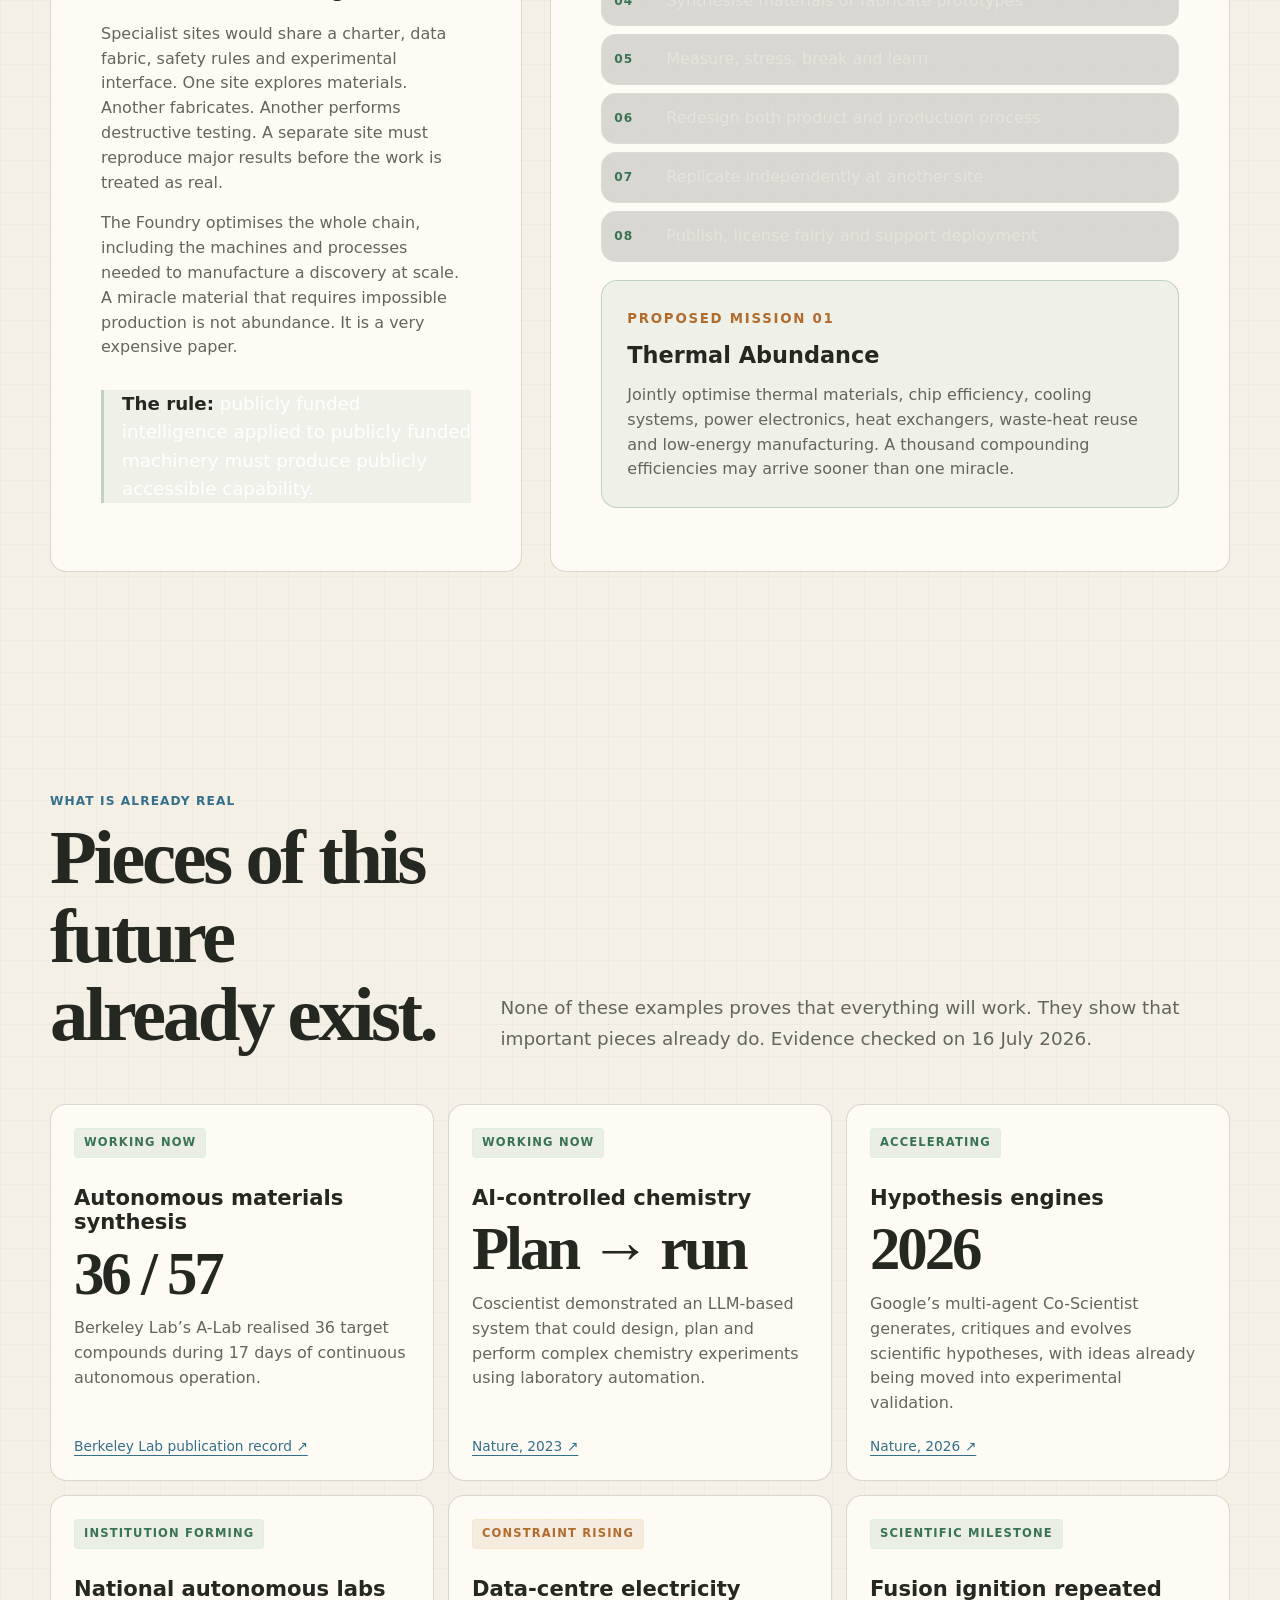
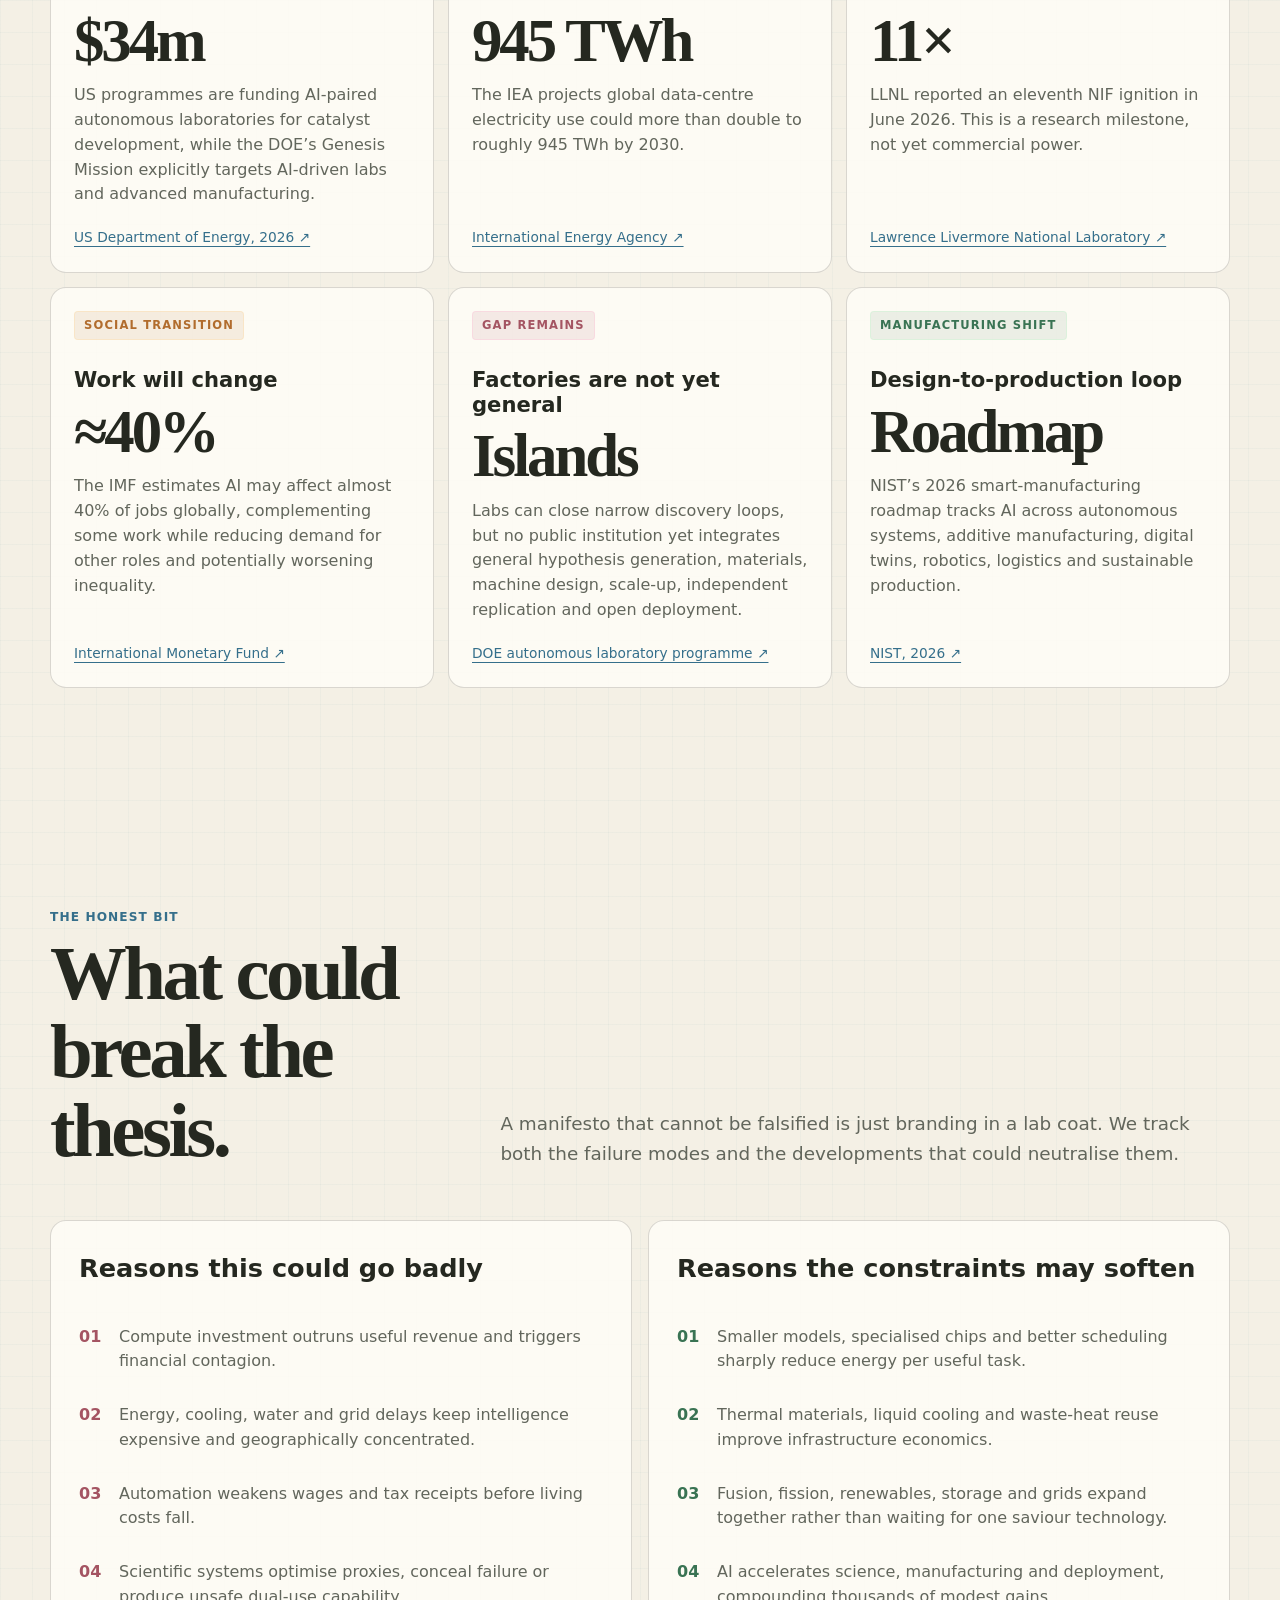
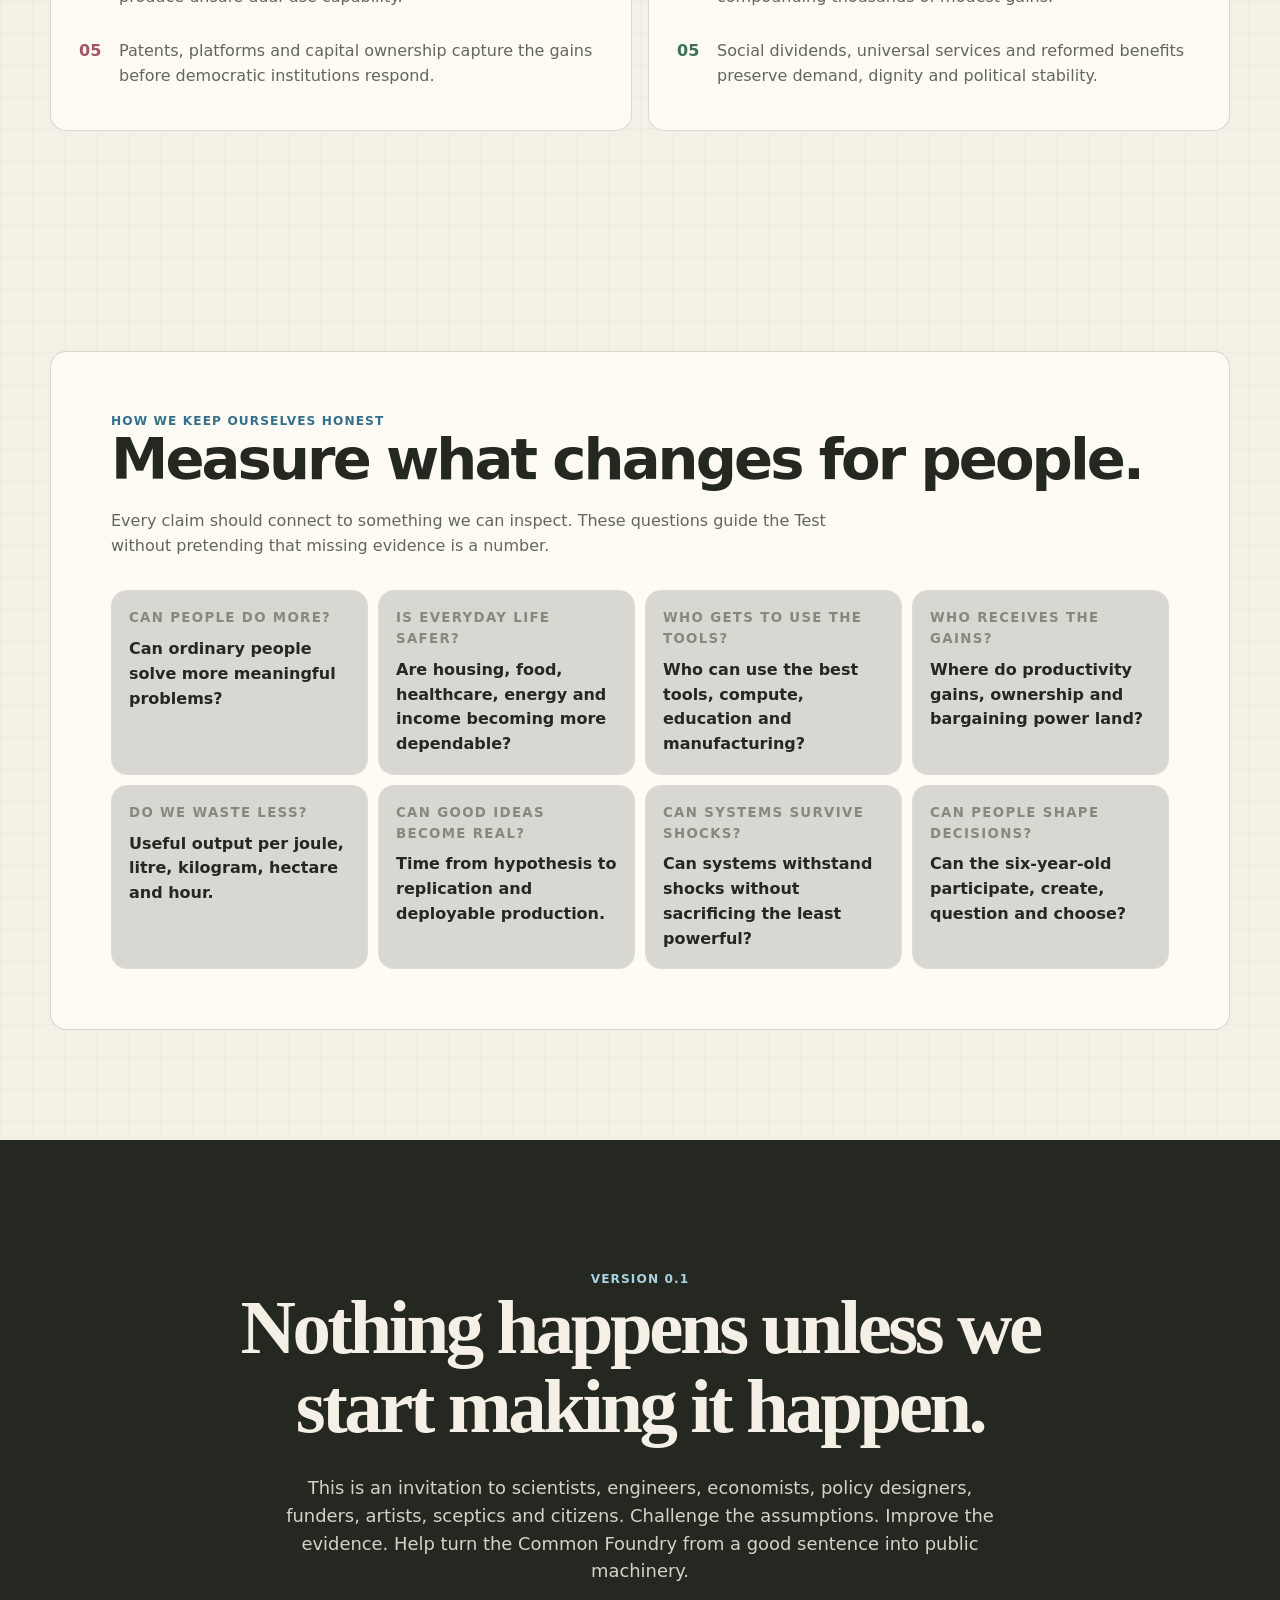
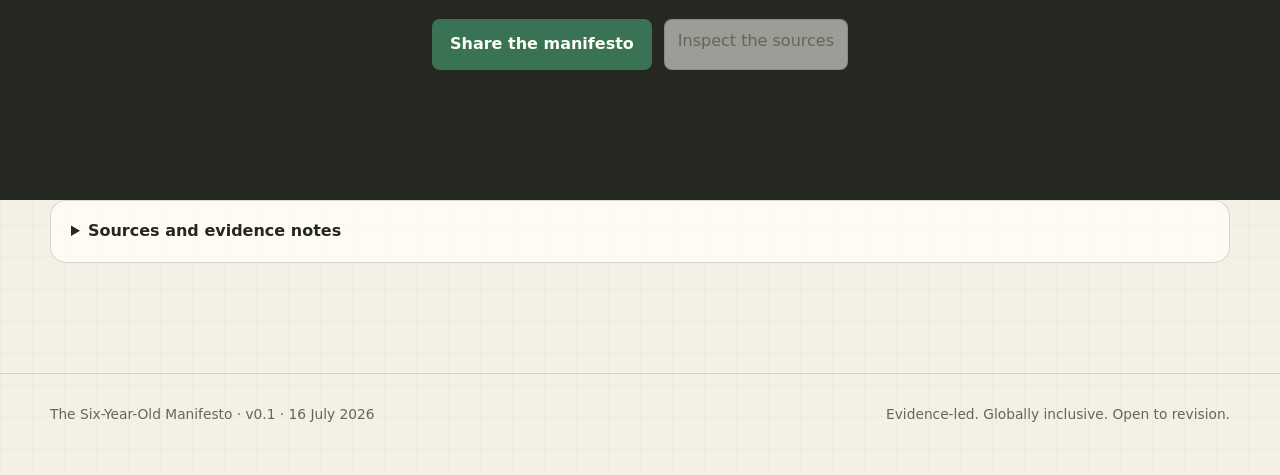
==== commit 54cf5dc7: "Ground the Manifesto in the Public Handbook direction" ====
--- a/index.html
+++ b/index.html
@@ -4,13 +4,14 @@
   <meta charset="utf-8" />
   <meta name="viewport" content="width=device-width, initial-scale=1, viewport-fit=cover" />
   <meta name="description" content="The Six-Year-Old Manifesto: a public test for whether advanced intelligence expands human capability, security and freedom." />
-  <meta name="theme-color" content="#0b0d12" />
+  <meta name="theme-color" content="#f4f0e5" />
   <meta property="og:title" content="The Six-Year-Old Manifesto" />
   <meta property="og:description" content="A public test for whether advanced intelligence expands human capability, security and freedom." />
   <meta property="og:type" content="website" />
   <meta name="twitter:card" content="summary_large_image" />
   <title>The Six-Year-Old Manifesto</title>
   <link rel="stylesheet" href="styles/manifesto.css" />
+  <link rel="stylesheet" href="styles/public-handbook.css" />
   <script src="scripts/manifesto.js" defer></script>
 </head>
 <body>
@@ -38,7 +39,7 @@
           <div class="eyebrow">Manifesto v0.1 · July 2026</div>
           <h1>Intelligence must make us <span>more capable.</span></h1>
           <p class="hero-copy">
-            A public test for the age of AI and AGI: does technological progress give every child a genuine path to security, knowledge, agency and the power to improve their world?
+            A simple question for a complicated age: does progress give every child a real chance to learn, make things, feel secure and improve the world around them?
           </p>
           <div class="hero-actions">
             <a class="primary-button" href="test.html">Run the Test</a>
@@ -55,7 +56,7 @@
           </div>
           <div class="clock"><span class="clock-core"></span></div>
           <div class="question-card">
-            <small>Six years old · Kazakhstan</small>
+            <small>Six years old · somewhere in the world</small>
             <p>“How do I change the world?”</p>
           </div>
         </div>
@@ -66,10 +67,10 @@
       <div class="wrap">
         <div class="test reveal">
           <blockquote>
-            When a six-year-old asks an intelligent machine how to change the world, the answer must open a <em>real path to capability</em>, not an advert, a privilege gate or a comforting lie.
+            When a six-year-old asks how to change the world, the answer should open a <em>real path forward</em>, not an advert, a locked door or a comforting lie.
           </blockquote>
           <p>
-            The test is deliberately unforgiving. It asks whether progress is changing the practical options available to an ordinary child, wherever they were born. Better benchmarks and larger fortunes do not count unless they become broader human capability.
+            The Test asks what a child could actually do with the best knowledge available today. Faster machines and larger fortunes only count when they create more choices for ordinary people.
           </p>
         </div>
       </div>
@@ -79,23 +80,23 @@
       <div class="wrap">
         <div class="section-head reveal">
           <div>
-            <div class="kicker">The pillars</div>
-            <h2>What must remain true.</h2>
+            <div class="kicker">What we believe</div>
+            <h2>Progress should widen people’s choices.</h2>
           </div>
           <p class="section-intro">
-            This is not a promise that AGI will save us. It is a set of conditions under which advanced intelligence might help create abundance without creating a shinier form of feudalism.
+            This is not a promise that technology will save us. It is a set of practical rules for judging whether new tools are making life safer, fairer and more useful.
           </p>
         </div>
 
         <div class="pillars">
-          <article class="pillar reveal"><span class="pillar-num">01</span><div><h3>Capability before consumption</h3><p>Optimise for what people can learn, build, repair, organise and become, not merely what they can buy or scroll past.</p></div></article>
-          <article class="pillar reveal"><span class="pillar-num">02</span><div><h3>Abundance must be distributed</h3><p>Cheaper energy and production mean little if access is enclosed by monopoly, geography, debt or subscription.</p></div></article>
-          <article class="pillar reveal"><span class="pillar-num">03</span><div><h3>Public investment, public capability</h3><p>Publicly funded intelligence applied to publicly funded machinery must produce publicly accessible benefit.</p></div></article>
-          <article class="pillar reveal"><span class="pillar-num">04</span><div><h3>Evidence over ideology</h3><p>Publish assumptions, measurements, failures and uncertainty. Update the programme when reality disagrees.</p></div></article>
-          <article class="pillar reveal"><span class="pillar-num">05</span><div><h3>Transition is infrastructure</h3><p>Income, services, taxation and bargaining power must evolve before job displacement outruns social stability.</p></div></article>
-          <article class="pillar reveal"><span class="pillar-num">06</span><div><h3>Open, but not reckless</h3><p>Default to open science and fair access while containing weapons, dangerous biology and genuinely hazardous processes.</p></div></article>
-          <article class="pillar reveal"><span class="pillar-num">07</span><div><h3>No geography lottery</h3><p>A child’s country, language or family wealth must not determine whether they can use civilisation’s best tools.</p></div></article>
-          <article class="pillar reveal"><span class="pillar-num">08</span><div><h3>Humans retain authorship</h3><p>AI may search the possibility space. People must still choose the goals, limits, ownership and acceptable risks.</p></div></article>
+          <article class="pillar reveal"><span class="pillar-num">01</span><div><h3>Help people do more</h3><p>Optimise for what people can learn, build, repair, organise and become, not merely what they can buy or scroll past.</p></div></article>
+          <article class="pillar reveal"><span class="pillar-num">02</span><div><h3>Share what progress creates</h3><p>Cheaper energy and production mean little if access is enclosed by monopoly, geography, debt or subscription.</p></div></article>
+          <article class="pillar reveal"><span class="pillar-num">03</span><div><h3>Public money should create public benefit</h3><p>Publicly funded intelligence applied to publicly funded machinery must produce publicly accessible benefit.</p></div></article>
+          <article class="pillar reveal"><span class="pillar-num">04</span><div><h3>Show the evidence</h3><p>Publish assumptions, measurements, failures and uncertainty. Update the programme when reality disagrees.</p></div></article>
+          <article class="pillar reveal"><span class="pillar-num">05</span><div><h3>Help people through change</h3><p>Income, services, taxation and bargaining power must evolve before job displacement outruns social stability.</p></div></article>
+          <article class="pillar reveal"><span class="pillar-num">06</span><div><h3>Open where safe</h3><p>Default to open science and fair access while containing weapons, dangerous biology and genuinely hazardous processes.</p></div></article>
+          <article class="pillar reveal"><span class="pillar-num">07</span><div><h3>No birthplace lottery</h3><p>A child’s country, language or family wealth must not determine whether they can use civilisation’s best tools.</p></div></article>
+          <article class="pillar reveal"><span class="pillar-num">08</span><div><h3>People choose the direction</h3><p>AI may search the possibility space. People must still choose the goals, limits, ownership and acceptable risks.</p></div></article>
         </div>
       </div>
     </section>
@@ -104,17 +105,17 @@
       <div class="wrap">
         <div class="section-head reveal">
           <div>
-            <div class="kicker">Transition architecture</div>
-            <h2>Survive the bridge.</h2>
+            <div class="kicker">Getting from here to there</div>
+            <h2>The future only matters if people can reach it.</h2>
           </div>
           <p class="section-intro">
-            The danger is not only what AI becomes. It is the mismatch between the speed of technical change and the speed of energy systems, institutions, income distribution and democratic consent.
+            Technology can change much faster than wages, public services, energy systems and democratic decisions. We need to build the crossing before asking people to walk across it.
           </p>
         </div>
 
         <div class="architecture">
           <article class="architecture-card reveal">
-            <h3>The enabling curve</h3>
+            <h3>Make useful things cheaper</h3>
             <p>Drive down the physical cost of intelligence and production.</p>
             <ul>
               <li>Abundant clean energy and stronger grids</li>
@@ -125,7 +126,7 @@
             </ul>
           </article>
           <article class="architecture-card reveal">
-            <h3>The danger curve</h3>
+            <h3>Watch what could break</h3>
             <p>Track where acceleration could fracture the economy or concentrate power.</p>
             <ul>
               <li>Speculative overinvestment and financial contagion</li>
@@ -136,7 +137,7 @@
             </ul>
           </article>
           <article class="architecture-card reveal">
-            <h3>The distribution curve</h3>
+            <h3>Make sure the gains reach people</h3>
             <p>Convert productivity into security and agency for households.</p>
             <ul>
               <li>Modernised benefits, including UK Universal Credit</li>
@@ -154,17 +155,17 @@
       <div class="wrap">
         <div class="section-head reveal">
           <div>
-            <div class="kicker">The first institution</div>
-            <h2>Build the Common Foundry.</h2>
+            <div class="kicker">A practical proposal</div>
+            <h2>Imagine if scientific progress belonged to everyone.</h2>
           </div>
           <p class="section-intro">
-            A treaty-backed, globally distributed network where AI, scientists and robotic laboratories can move from hypothesis to independently replicated physical technology in the public interest.
+            The Common Foundry would be a shared network of scientists, automated laboratories and workshops, working on public problems and publishing what they learn for everyone to use.
           </p>
         </div>
 
         <div class="foundry">
           <article class="foundry-copy reveal">
-            <h3>Not one mega-lab. One shared machine for discovery.</h3>
+            <h3>Not one giant laboratory. A shared workshop for discovery.</h3>
             <p>Specialist sites would share a charter, data fabric, safety rules and experimental interface. One site explores materials. Another fabricates. Another performs destructive testing. A separate site must reproduce major results before the work is treated as real.</p>
             <p>The Foundry optimises the whole chain, including the machines and processes needed to manufacture a discovery at scale. A miracle material that requires impossible production is not abundance. It is a very expensive paper.</p>
             <p class="foundry-rule"><strong>The rule:</strong> publicly funded intelligence applied to publicly funded machinery must produce publicly accessible capability.</p>
@@ -195,10 +196,10 @@
       <div class="wrap">
         <div class="section-head reveal">
           <div>
-            <div class="kicker">Evidence ledger</div>
-            <h2>The future has prototypes.</h2>
-          </div>
-          <p class="section-intro">These are not proof that abundance is inevitable. They show that pieces of the proposed loop already work. Snapshot dated 16 July 2026.</p>
+            <div class="kicker">What is already real</div>
+            <h2>Pieces of this future already exist.</h2>
+          </div>
+          <p class="section-intro">None of these examples proves that everything will work. They show that important pieces already do. Evidence checked on 16 July 2026.</p>
         </div>
 
         <div class="evidence-grid">
@@ -249,18 +250,18 @@
     <section id="measurement">
       <div class="wrap">
         <div class="scoreboard reveal">
-          <div class="kicker">The public scoreboard</div>
-          <h3>Measure civilisation, not hype.</h3>
-          <p>Every claim should eventually connect to a public indicator. The categories below are the scaffold for the next build, not invented scores.</p>
+          <div class="kicker">How we keep ourselves honest</div>
+          <h3>Measure what changes for people.</h3>
+          <p>Every claim should connect to something we can inspect. These questions guide the Test without pretending that missing evidence is a number.</p>
           <div class="score-grid">
-            <div class="score"><small>Capability</small><span>Can ordinary people solve more meaningful problems?</span></div>
-            <div class="score"><small>Security</small><span>Are housing, food, healthcare, energy and income becoming more dependable?</span></div>
-            <div class="score"><small>Access</small><span>Who can use the best tools, compute, education and manufacturing?</span></div>
-            <div class="score"><small>Distribution</small><span>Where do productivity gains, ownership and bargaining power land?</span></div>
-            <div class="score"><small>Physical efficiency</small><span>Useful output per joule, litre, kilogram, hectare and hour.</span></div>
-            <div class="score"><small>Scientific velocity</small><span>Time from hypothesis to replication and deployable production.</span></div>
-            <div class="score"><small>Resilience</small><span>Can systems withstand shocks without sacrificing the least powerful?</span></div>
-            <div class="score"><small>Agency</small><span>Can the six-year-old participate, create, question and choose?</span></div>
+            <div class="score"><small>Can people do more?</small><span>Can ordinary people solve more meaningful problems?</span></div>
+            <div class="score"><small>Is everyday life safer?</small><span>Are housing, food, healthcare, energy and income becoming more dependable?</span></div>
+            <div class="score"><small>Who gets to use the tools?</small><span>Who can use the best tools, compute, education and manufacturing?</span></div>
+            <div class="score"><small>Who receives the gains?</small><span>Where do productivity gains, ownership and bargaining power land?</span></div>
+            <div class="score"><small>Do we waste less?</small><span>Useful output per joule, litre, kilogram, hectare and hour.</span></div>
+            <div class="score"><small>Can good ideas become real?</small><span>Time from hypothesis to replication and deployable production.</span></div>
+            <div class="score"><small>Can systems survive shocks?</small><span>Can systems withstand shocks without sacrificing the least powerful?</span></div>
+            <div class="score"><small>Can people shape decisions?</small><span>Can the six-year-old participate, create, question and choose?</span></div>
           </div>
         </div>
       </div>
--- a/styles/public-handbook.css
+++ b/styles/public-handbook.css
@@ -0,0 +1,140 @@
+:root {
+  --ink: #252820;
+  --muted: #62665c;
+  --dim: #85897e;
+  --bg: #f4f0e5;
+  --paper: #fffdf7;
+  --panel: rgba(255,253,247,.82);
+  --panel-strong: #fffdf7;
+  --line: rgba(37,40,32,.17);
+  --green: #397353;
+  --blue: #356f8b;
+  --amber: #b16c2d;
+  --pink: #a45462;
+  --radius: 16px;
+  --shadow: 0 18px 50px rgba(50,45,31,.10);
+}
+
+body {
+  color: var(--ink);
+  background:
+    linear-gradient(rgba(53,111,139,.035) 1px, transparent 1px),
+    linear-gradient(90deg, rgba(53,111,139,.035) 1px, transparent 1px),
+    var(--bg);
+  background-size: 32px 32px;
+  font-family: ui-sans-serif, system-ui, -apple-system, BlinkMacSystemFont, "Segoe UI", sans-serif;
+}
+
+strong { color: var(--ink); }
+.noise { opacity: .018; mix-blend-mode: multiply; }
+
+.nav {
+  background: rgba(244,240,229,.9);
+  border-bottom-color: var(--line);
+  box-shadow: 0 3px 20px rgba(50,45,31,.04);
+}
+.brand { text-transform: none; letter-spacing: -.01em; font-family: Georgia, "Times New Roman", serif; font-size: 1rem; }
+.brand-mark { border-color: var(--ink); border-radius: 4px; transform: rotate(-2deg); }
+.brand-mark::before { border-color: var(--blue); border-radius: 50%; }
+.brand-mark::after { background: var(--green); }
+.nav-links a, .ghost-button { background: rgba(255,253,247,.55); color: var(--muted); border-radius: 8px; }
+.nav-links a:hover, .ghost-button:hover { color: var(--ink); border-color: var(--ink); }
+
+.hero, .test-hero { min-height: auto; padding-top: clamp(80px, 11vw, 140px); }
+.hero-grid, .test-hero-grid { align-items: start; }
+.eyebrow, .kicker { color: var(--blue); letter-spacing: .09em; }
+h1, h2, .test blockquote, .foundry-copy h3, .gate-copy h2, .method-panel h2, .cta h2 {
+  font-family: Georgia, "Times New Roman", serif;
+  font-weight: 600;
+  letter-spacing: -.045em;
+}
+h1 { font-size: clamp(3.25rem, 8vw, 7.4rem); line-height: .94; }
+h1 span { display: inline; color: var(--green); -webkit-text-stroke: 0; }
+h2 { line-height: 1.02; }
+.hero-copy, .test-deck, .section-intro { color: var(--muted); line-height: 1.65; }
+.primary-button { color: #fffdf7; background: var(--green); border-radius: 8px; box-shadow: none; }
+.primary-button:hover { box-shadow: 0 8px 20px rgba(57,115,83,.18); }
+.test-run-status span, .safe-run-pulse { box-shadow: none; }
+
+.clock-scene { min-height: 410px; place-items: start center; }
+.orbit, .score-orbit { animation: none; border-style: dashed; border-color: rgba(53,111,139,.25); }
+.orbit::before, .orbit::after, .score-orbit::before, .score-orbit::after { border-style: dotted; }
+.dot, .score-dot { box-shadow: none; }
+.clock {
+  border: 2px solid var(--ink);
+  background: var(--paper);
+  box-shadow: 8px 9px 0 rgba(53,111,139,.14);
+}
+.clock::before { background: var(--ink); }
+.clock::after { background: var(--green); }
+.clock-core { background: var(--ink); box-shadow: none; }
+.question-card, .score-caption {
+  background: var(--paper);
+  color: var(--ink);
+  border: 1px solid var(--ink);
+  border-radius: 8px;
+  box-shadow: 7px 8px 0 rgba(177,108,45,.13);
+  backdrop-filter: none;
+  -webkit-backdrop-filter: none;
+  transform: rotate(-1deg);
+}
+.question-card small { color: var(--blue); }
+.question-card p { font-family: Georgia, "Times New Roman", serif; font-size: 1.35rem; }
+
+section { padding: clamp(70px, 9vw, 110px) 0; }
+.test, .pillar, .architecture-card, .foundry-copy, .foundry-loop, .evidence-card, .risk-list, .counter-list,
+.scoreboard, .method-panel, .dimension-card, .checkpoint-frame, .callout-card, .gate-copy, .provider-gates,
+.unknown-card, details {
+  background: var(--panel);
+  border-color: var(--line);
+  border-radius: var(--radius);
+  box-shadow: none;
+}
+.test { background: var(--paper); box-shadow: 10px 12px 0 rgba(57,115,83,.10); }
+.test::after { color: rgba(53,111,139,.06); font-family: Georgia, serif; }
+.test blockquote em { color: var(--green); }
+.pillar:hover { transform: translateY(-2px); border-color: var(--blue); background: var(--paper); }
+.pillar-num { color: var(--blue); }
+.architecture-card::before { margin-bottom: 38px; height: 3px; border-radius: 0; }
+.architecture-card li { color: var(--ink); border-top-color: var(--line); }
+.foundry-rule, .mission { background: rgba(57,115,83,.07); border-color: rgba(57,115,83,.25); }
+.status { border-radius: 4px; }
+.status.live { color: var(--green); background: rgba(57,115,83,.09); }
+.status.pressure { color: var(--amber); background: rgba(177,108,45,.10); }
+.status.risk { color: var(--pink); background: rgba(164,84,98,.10); }
+.metric { color: var(--ink); font-family: Georgia, serif; }
+.evidence-card a, .source-row a, .method-links a { color: var(--blue); }
+.cta { background: var(--ink); color: var(--bg); }
+.cta .kicker { color: #a8d1df; }
+.cta p { color: #d4d3ca; }
+.cta strong { color: #fff; }
+footer { border-top-color: var(--line); color: var(--muted); }
+
+/* Test page */
+.test-page { --danger: #a45462; --success: #397353; --test-blue: #356f8b; --test-amber: #b16c2d; --test-pink: #a45462; }
+.test-hero::before { background: none; }
+.score-orb {
+  background: conic-gradient(var(--pink) calc(var(--score) * 1%), rgba(37,40,32,.09) 0);
+  box-shadow: none;
+}
+.score-orb::before { background: var(--paper); border-color: var(--line); }
+.score-orb strong { color: var(--ink); }
+.score-caption p, .dimension-card p, .method-warning, .gate-copy p, .source-row p { color: var(--muted); }
+.verdict-strip { background: rgba(255,253,247,.7); border-color: var(--line); }
+.verdict-strip-grid > div { border-color: var(--line); }
+.verdict-strip small { color: var(--dim); }
+.checkpoint-track { background: repeating-linear-gradient(90deg, transparent 0 calc(25% - 1px), rgba(37,40,32,.09) calc(25% - 1px) 25%); border-color: var(--line); }
+.checkpoint-fill { background: linear-gradient(90deg, rgba(53,111,139,.5), rgba(57,115,83,.75)); }
+.pathway-section, .gate-section { background: rgba(255,253,247,.48); border-color: var(--line); }
+.provider-row, .method-rules div { background: rgba(255,253,247,.7); border-color: var(--line); }
+.provider-status { color: var(--amber); }
+.run-toast { background: var(--ink); color: var(--bg); border-color: var(--ink); }
+
+@media (max-width: 720px) {
+  .nav-links a:not(:last-child) { display: none; }
+  .brand { font-size: .9rem; }
+  .hero, .test-hero { padding-top: 70px; }
+  .clock-scene { min-height: 340px; }
+  .question-card { right: 0; bottom: 5px; }
+  .section-head { gap: 22px; }
+}
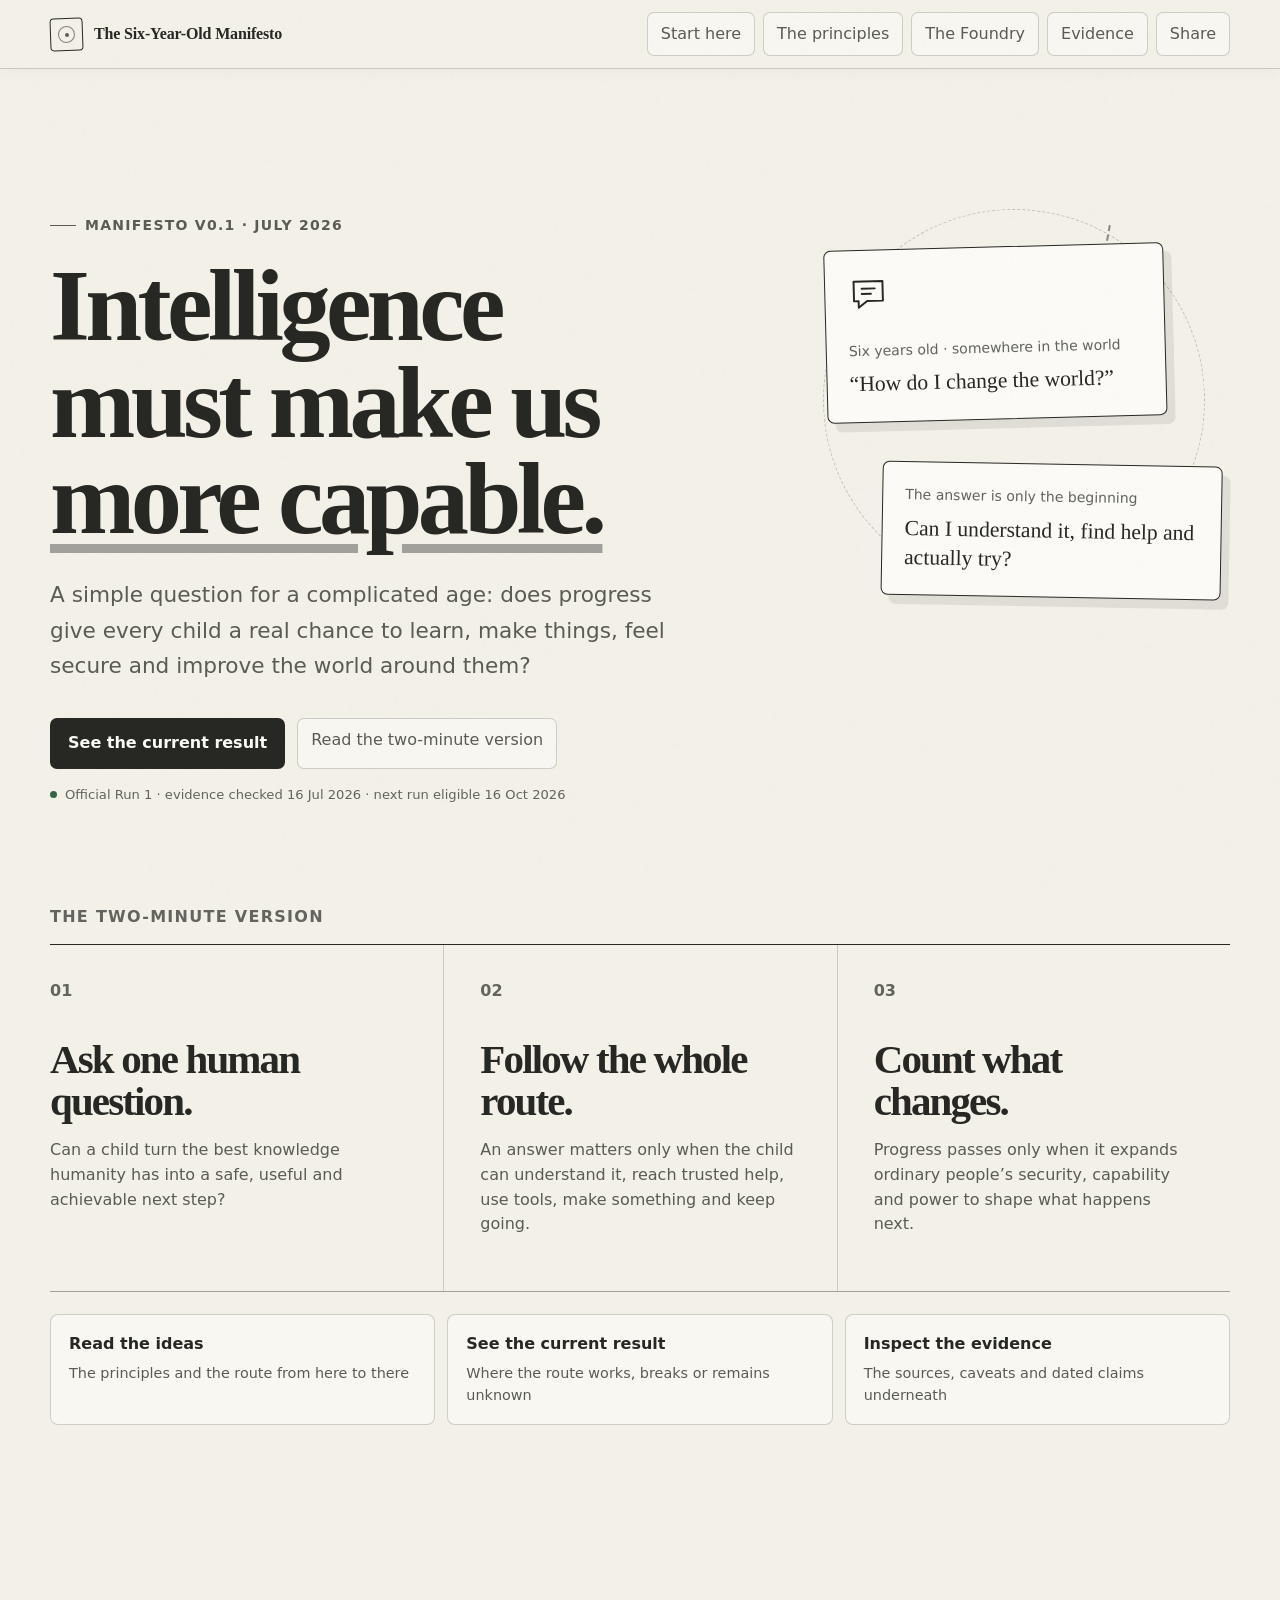
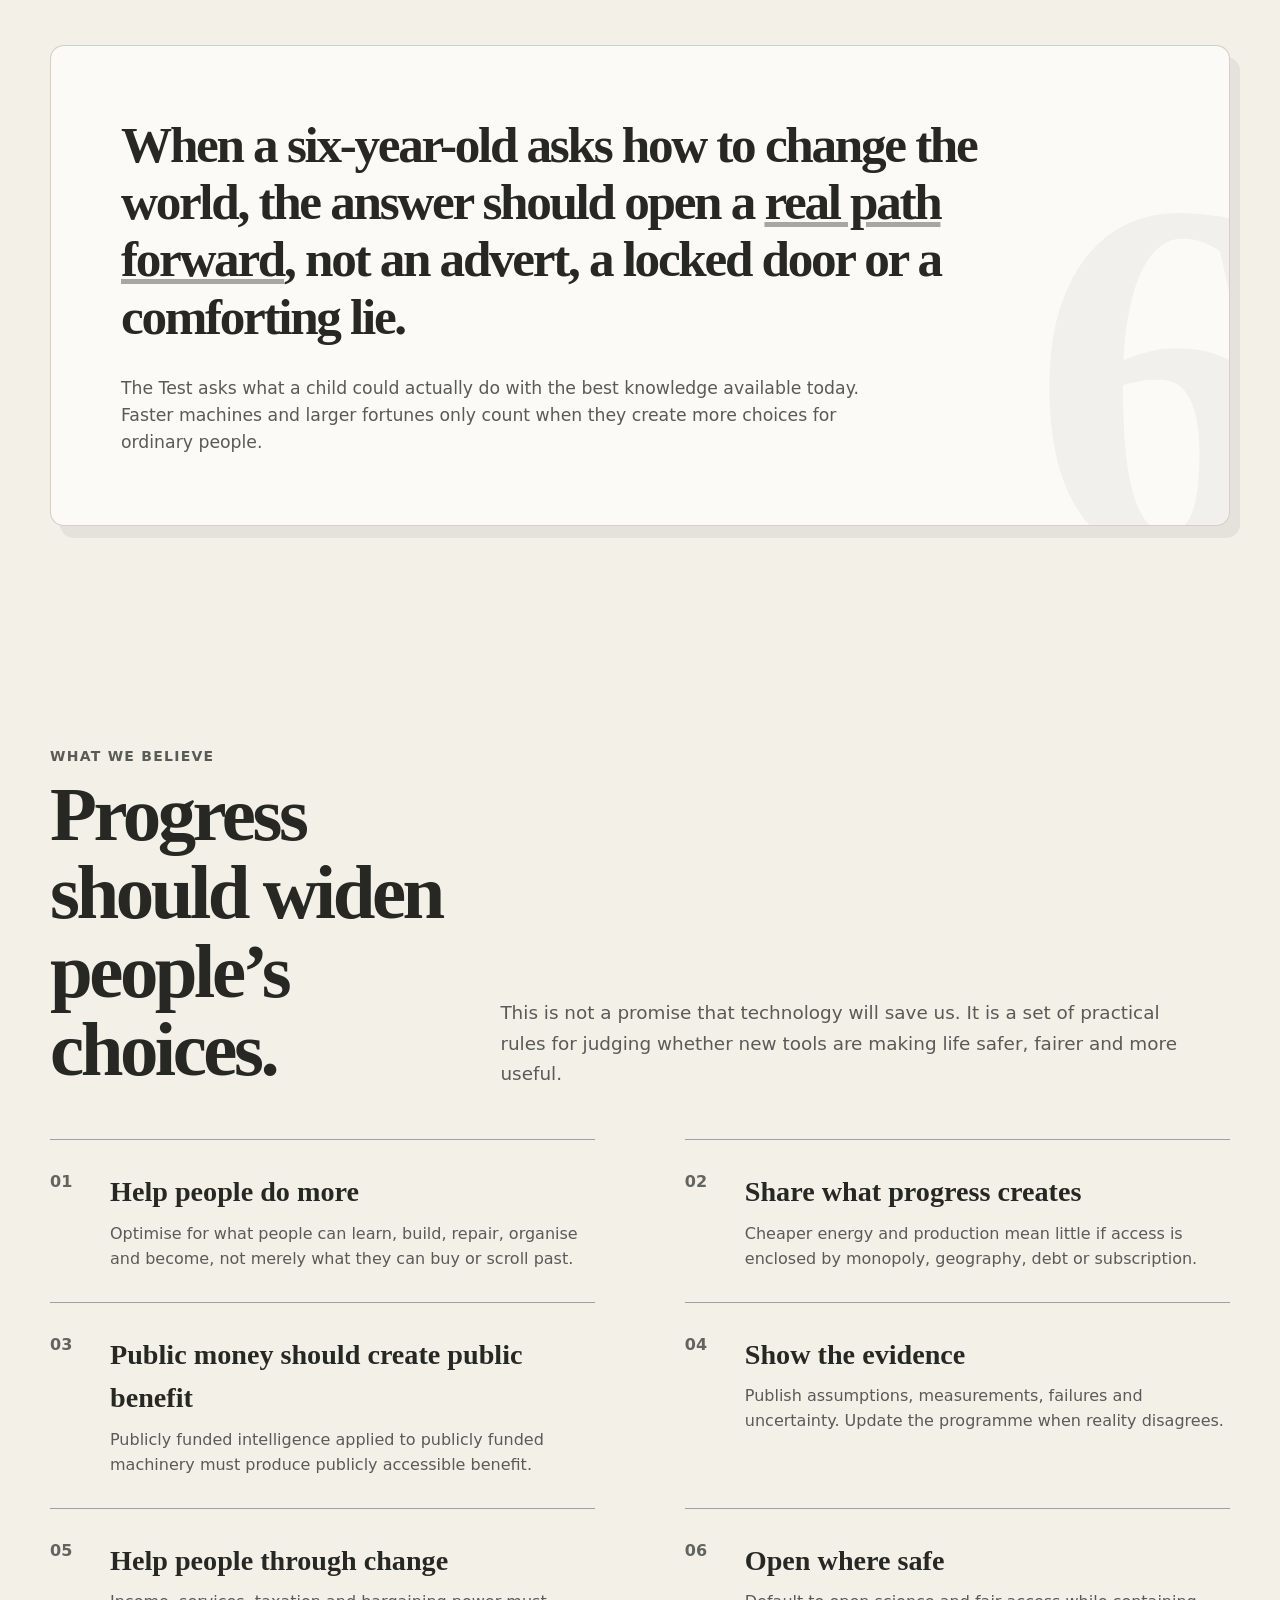
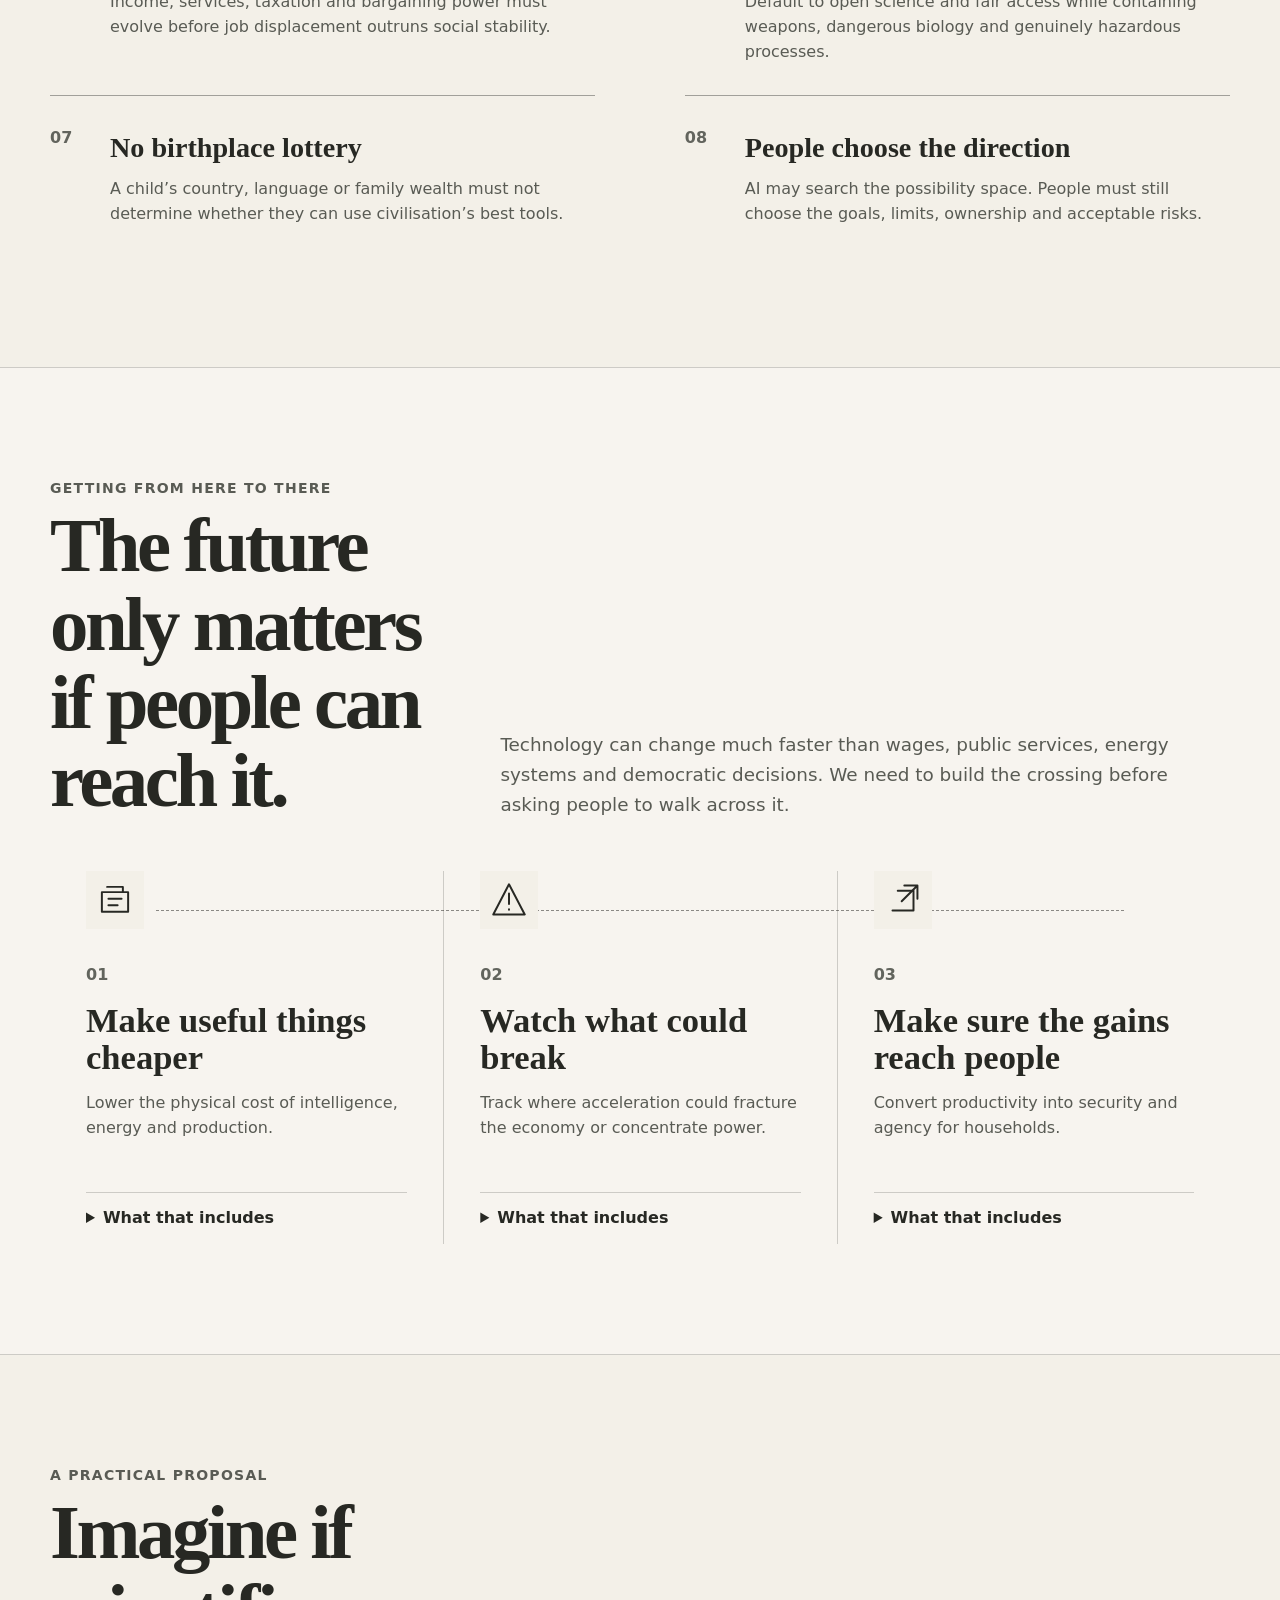
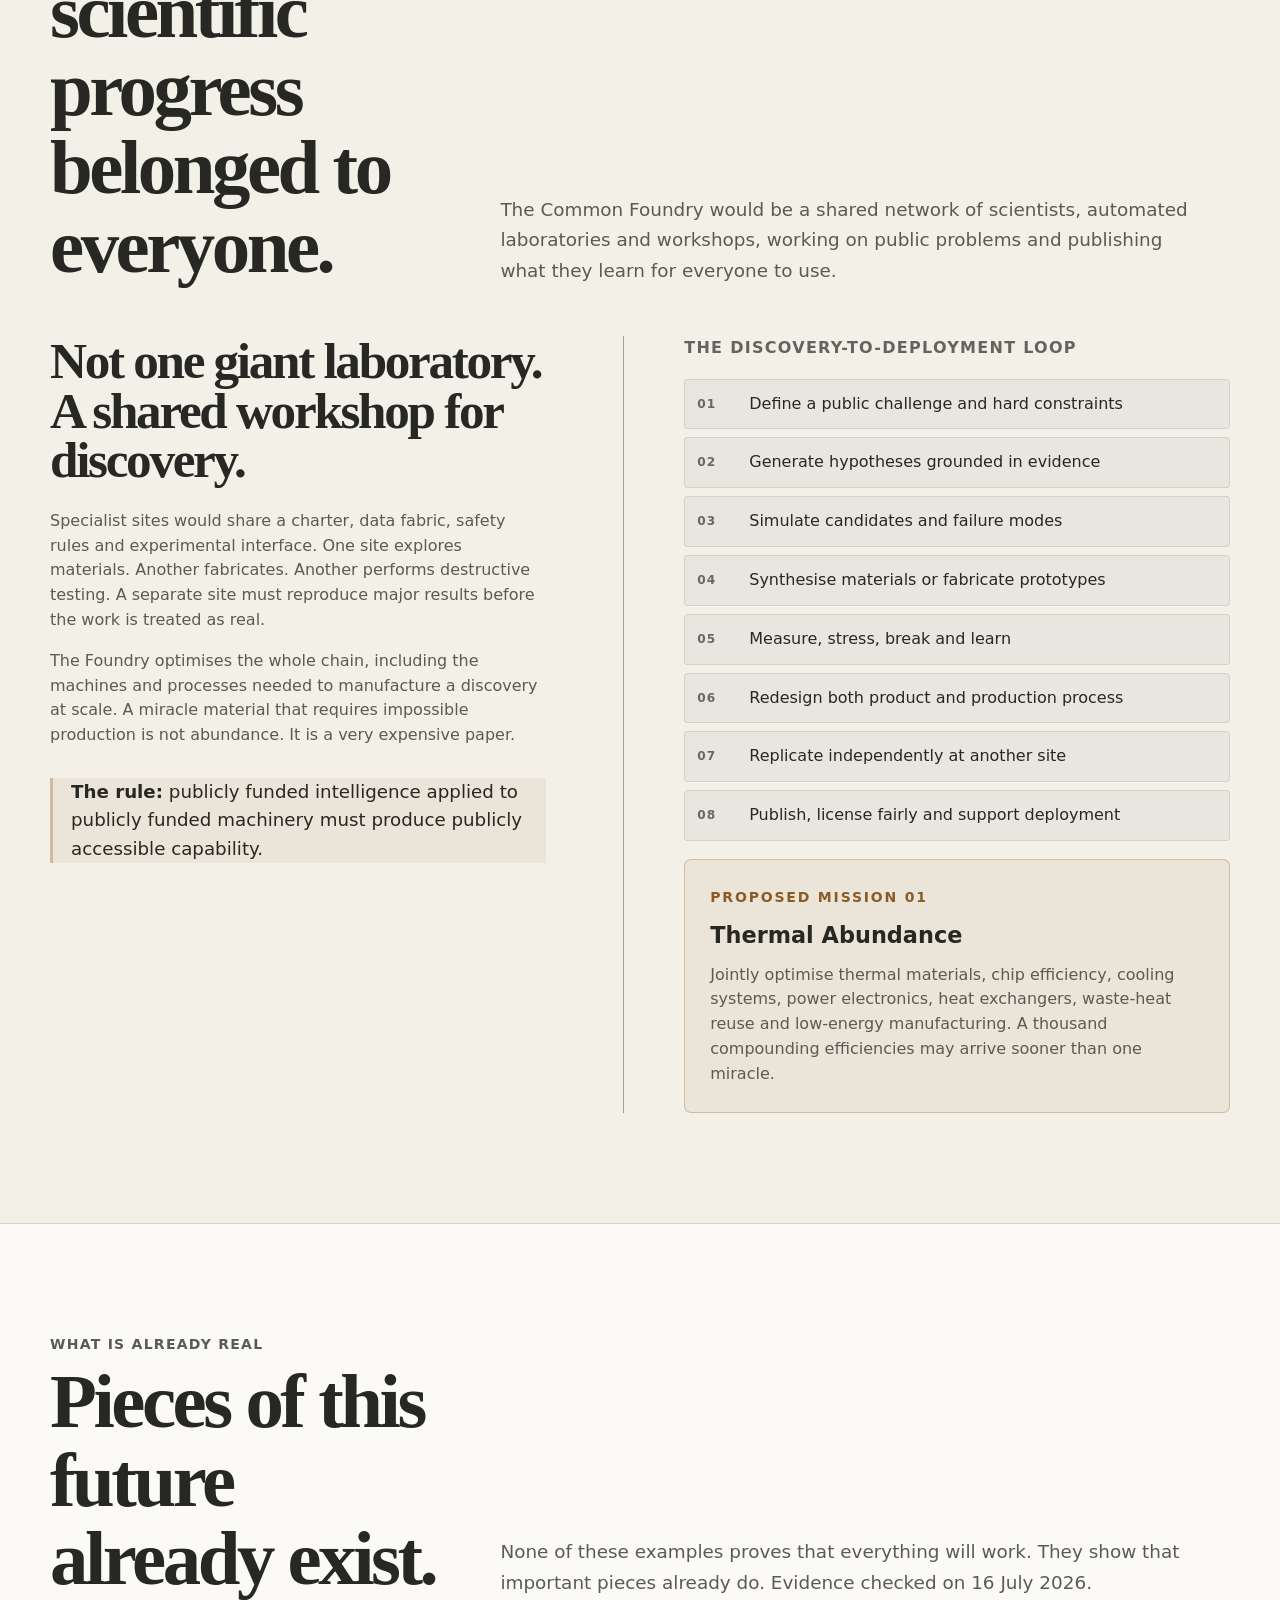
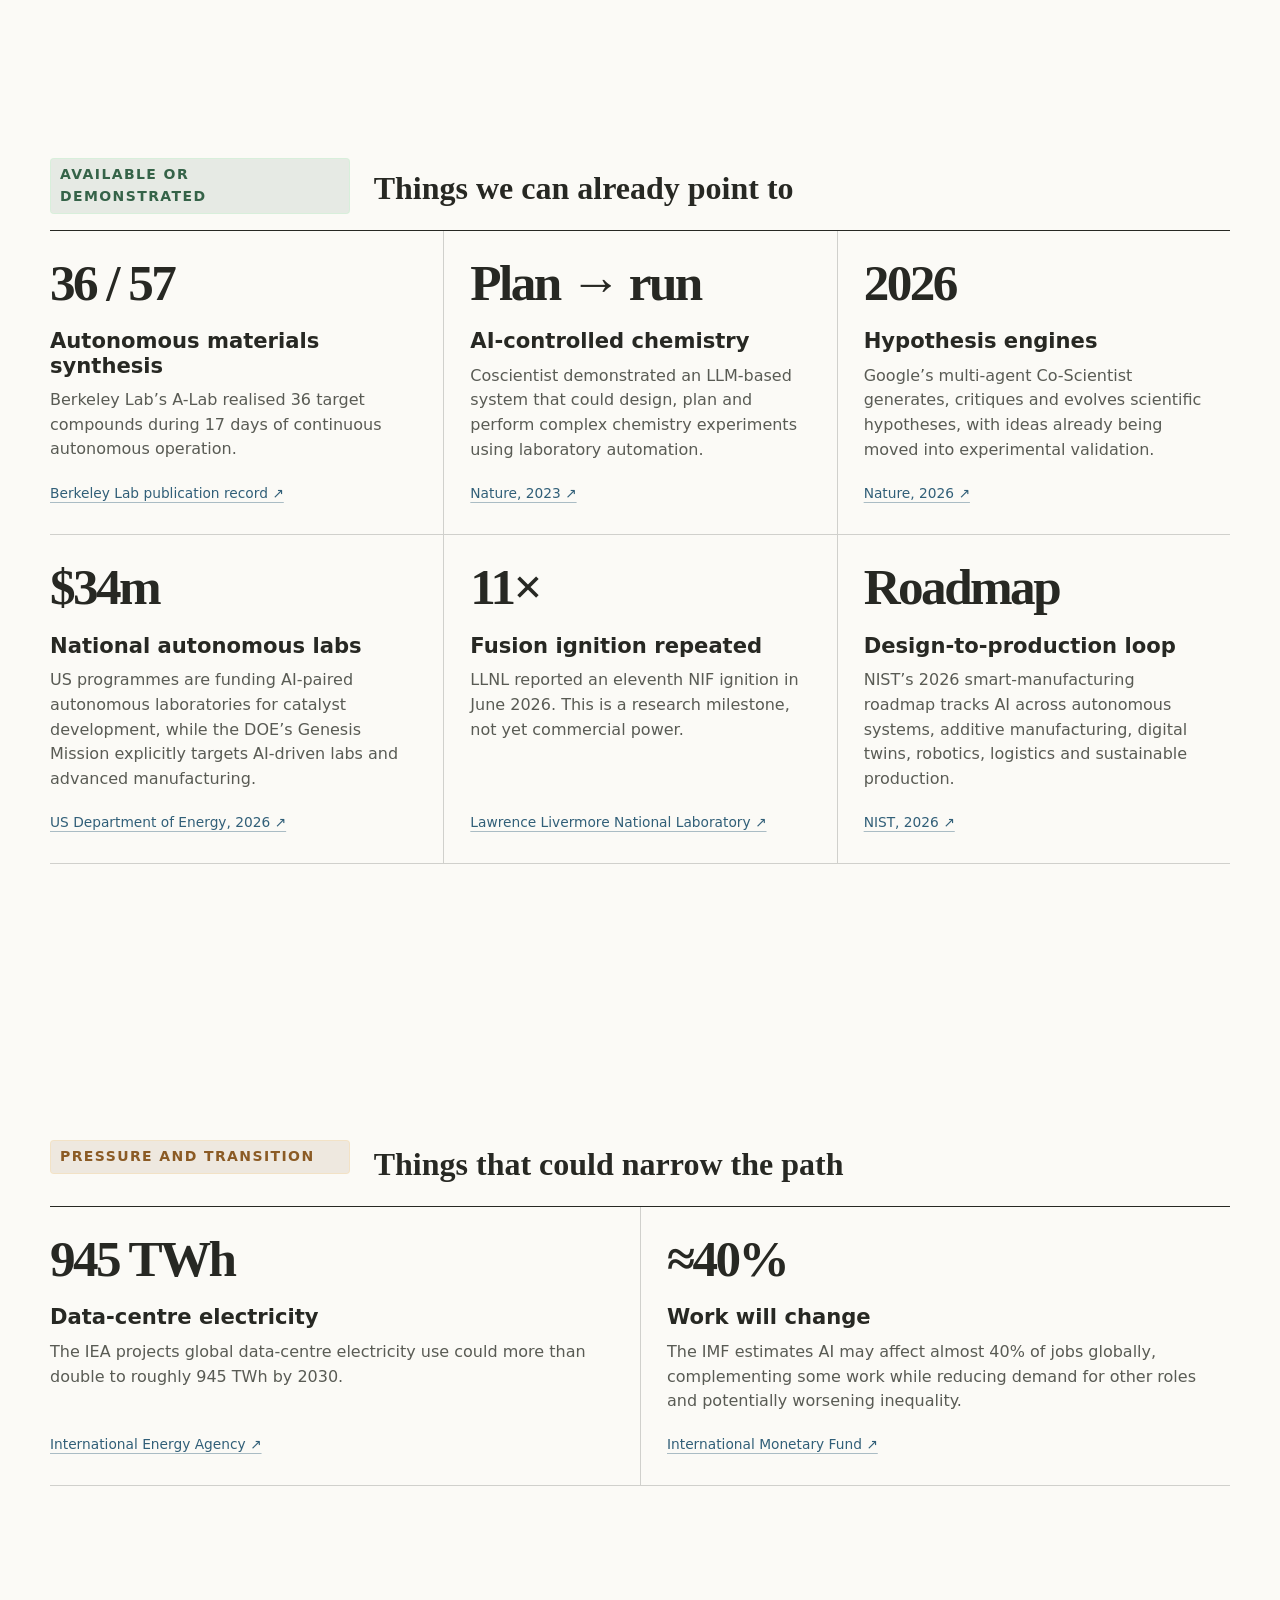
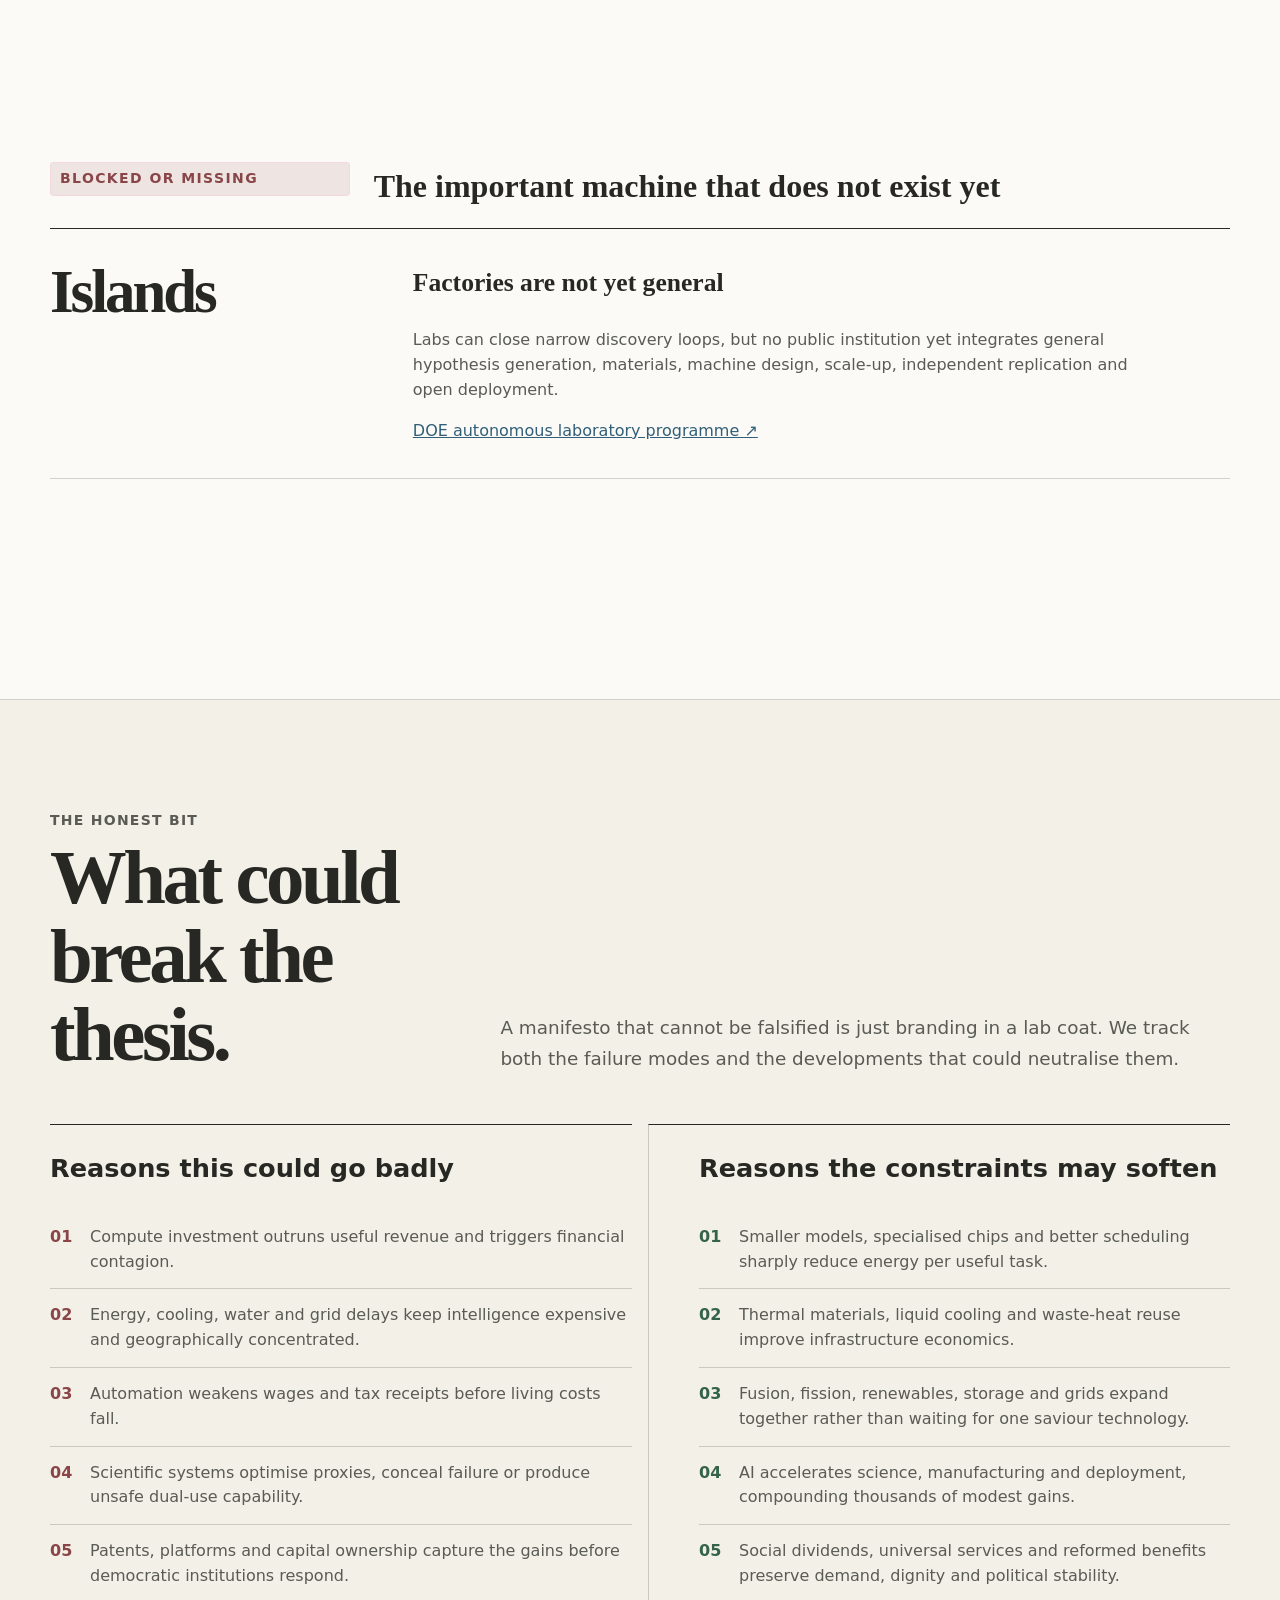
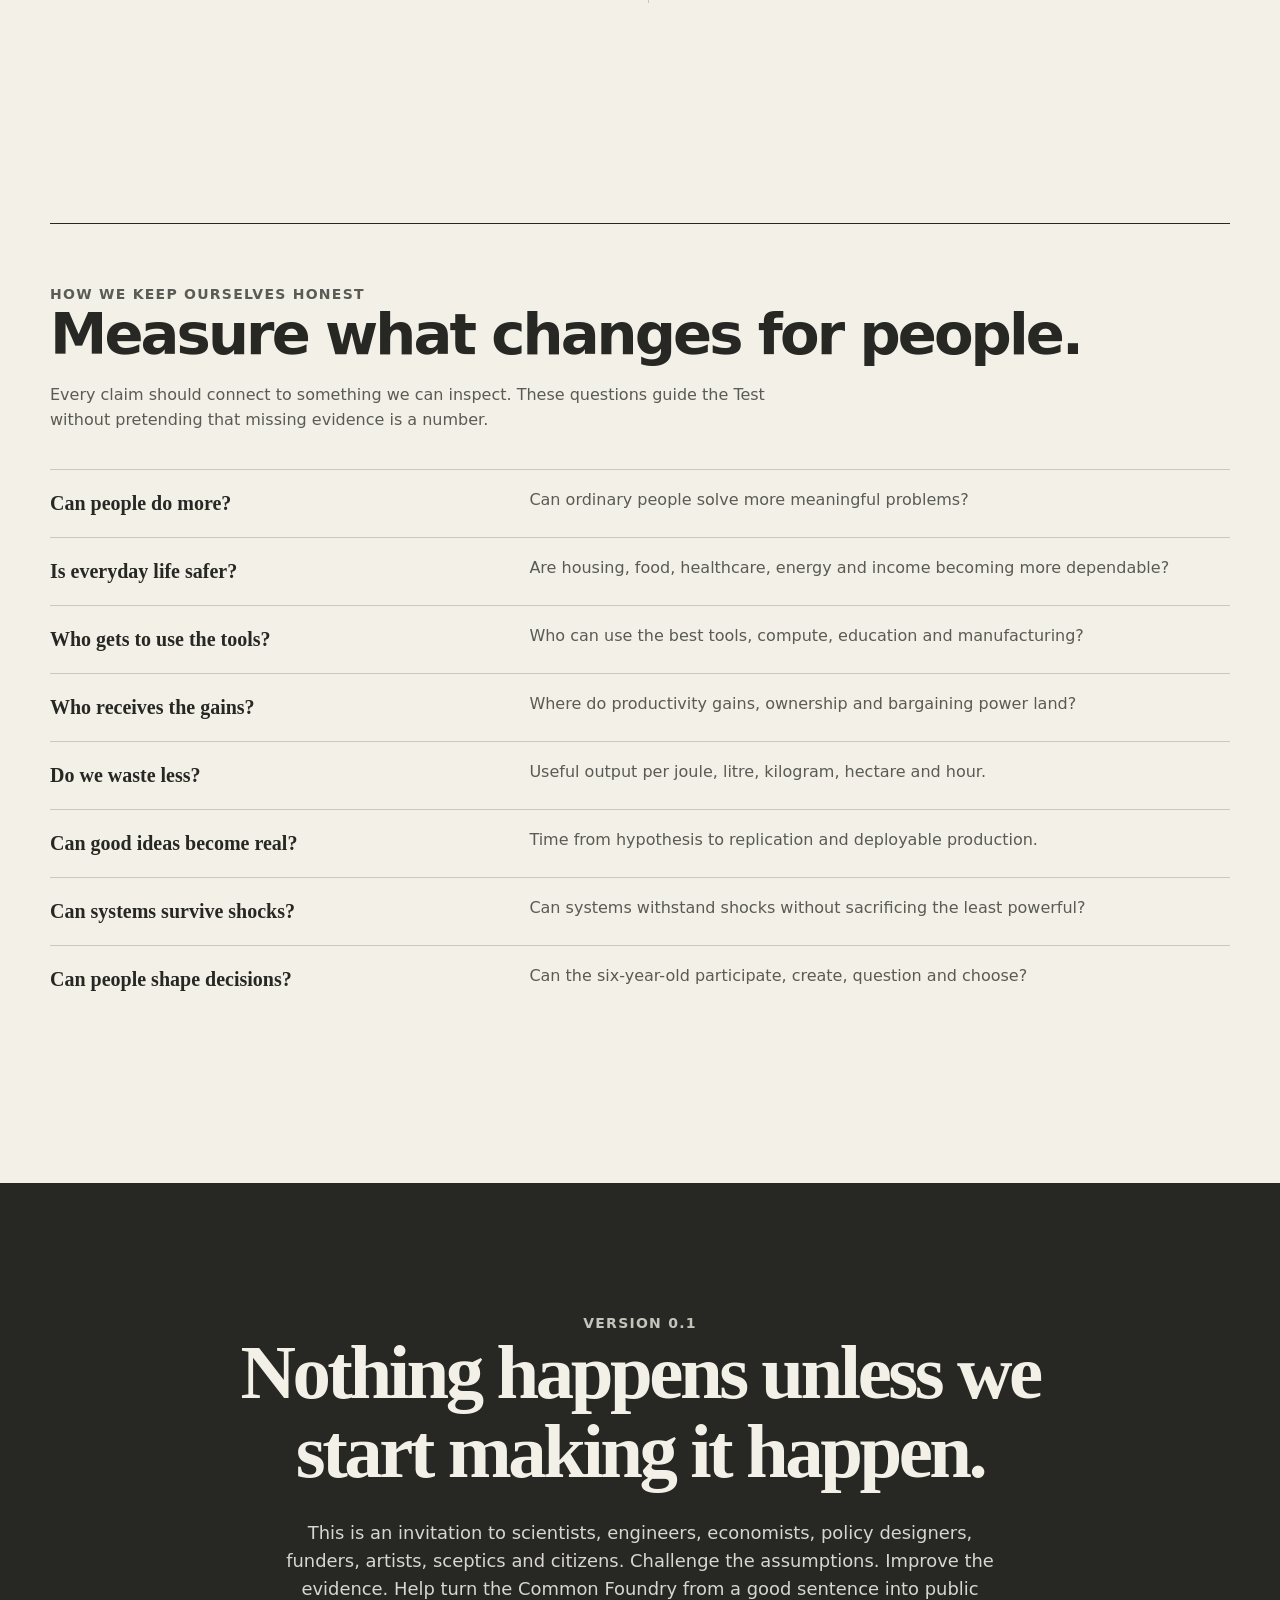
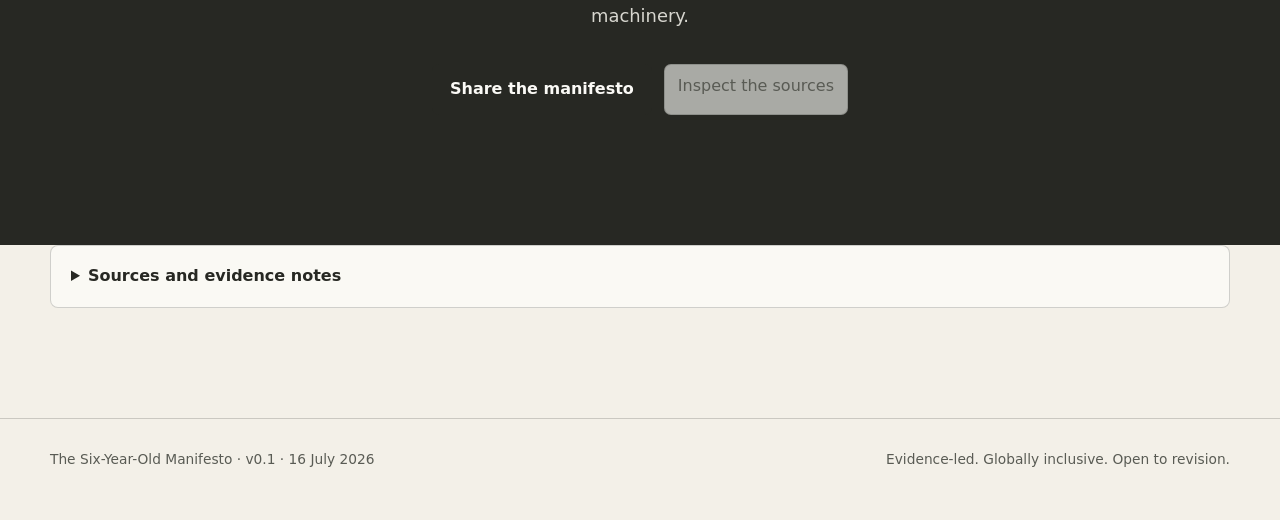
==== commit 9e45f00f: "Reshape manifesto into a layered public field guide" ====
--- a/index.html
+++ b/index.html
@@ -4,7 +4,7 @@
   <meta charset="utf-8" />
   <meta name="viewport" content="width=device-width, initial-scale=1, viewport-fit=cover" />
   <meta name="description" content="The Six-Year-Old Manifesto: a public test for whether advanced intelligence expands human capability, security and freedom." />
-  <meta name="theme-color" content="#f4f0e5" />
+  <meta name="theme-color" content="#f3f0e8" />
   <meta property="og:title" content="The Six-Year-Old Manifesto" />
   <meta property="og:description" content="A public test for whether advanced intelligence expands human capability, security and freedom." />
   <meta property="og:type" content="website" />
@@ -12,28 +12,55 @@
   <title>The Six-Year-Old Manifesto</title>
   <link rel="stylesheet" href="styles/manifesto.css" />
   <link rel="stylesheet" href="styles/public-handbook.css" />
+  <link rel="stylesheet" href="styles/softening-pass.css" />
   <script src="scripts/manifesto.js" defer></script>
 </head>
 <body>
+  <a class="skip-link" href="#main-content">Skip to the main content</a>
   <div class="noise" aria-hidden="true"></div>
 
-  <nav class="nav">
+  <svg class="icon-library" aria-hidden="true">
+    <symbol id="icon-ask" viewBox="0 0 32 32"><path d="M5 6.5h22v15H15l-6.5 5v-5H5z"/><path d="M11 12h10M11 16h7"/></symbol>
+    <symbol id="icon-understand" viewBox="0 0 32 32"><path d="M4 7.5c5-1.5 9-.7 12 2.2v16c-3-2.8-7-3.6-12-2.1zM28 7.5c-5-1.5-9-.7-12 2.2v16c3-2.8 7-3.6 12-2.1z"/></symbol>
+    <symbol id="icon-help" viewBox="0 0 32 32"><path d="M5 25h22M8 25V8h16v17M12 21l8-9M12 12h8v8"/></symbol>
+    <symbol id="icon-try" viewBox="0 0 32 32"><path d="M7 25h18M10 25l2-11h8l2 11M13 14V8h6v6M14 19h4"/></symbol>
+    <symbol id="icon-build" viewBox="0 0 32 32"><path d="M5 24h22M8 24V13l8-5 8 5v11M13 24v-6h6v6"/><path d="M7 8l4 4M25 8l-4 4"/></symbol>
+    <symbol id="icon-participate" viewBox="0 0 32 32"><path d="M6 25V10h14v15M20 14h6v11M10 15h6M10 19h6"/><path d="M22 8l4 3-4 3"/></symbol>
+    <symbol id="icon-cost" viewBox="0 0 32 32"><path d="M6 10h20v15H6zM10 6h12v4"/><path d="M11 15h10M11 20h7"/></symbol>
+    <symbol id="icon-risk" viewBox="0 0 32 32"><path d="M16 4l12 23H4z"/><path d="M16 11v8M16 23v.5"/></symbol>
+    <symbol id="icon-share" viewBox="0 0 32 32"><path d="M8 24h16V13M12 9h12v12"/><path d="M17 5h10v10M27 5L15 17"/></symbol>
+  </svg>
+
+  <nav class="nav" aria-label="Primary navigation">
     <div class="wrap nav-inner">
       <a class="brand" href="#top" aria-label="The Six-Year-Old Manifesto home">
         <span class="brand-mark" aria-hidden="true"></span>
         <span>The Six-Year-Old Manifesto</span>
       </a>
-      <div class="nav-links">
-        <a href="#test">The test</a>
+      <div class="nav-links nav-links-desktop">
+        <a href="#start-here">Start here</a>
+        <a href="#principles">The principles</a>
         <a href="#foundry">The Foundry</a>
         <a href="#evidence">Evidence</a>
         <button class="ghost-button" data-share type="button">Share</button>
       </div>
+      <details class="contents-menu">
+        <summary>Contents</summary>
+        <div>
+          <a href="#start-here">Start here</a>
+          <a href="#principles">The principles</a>
+          <a href="#transition">The crossing</a>
+          <a href="#foundry">The Foundry</a>
+          <a href="#evidence">Evidence</a>
+          <a href="#uncertainty">What could go wrong</a>
+          <button data-share type="button">Share this page</button>
+        </div>
+      </details>
     </div>
   </nav>
 
-  <main id="top">
-    <header class="hero">
+  <main id="main-content">
+    <header class="hero" id="top">
       <div class="wrap hero-grid">
         <div>
           <div class="eyebrow">Manifesto v0.1 · July 2026</div>
@@ -42,28 +69,56 @@
             A simple question for a complicated age: does progress give every child a real chance to learn, make things, feel secure and improve the world around them?
           </p>
           <div class="hero-actions">
-            <a class="primary-button" href="test.html">Run the Test</a>
-            <a class="ghost-button" href="#evidence">See what is already real</a>
-          </div>
-          <p class="test-run-status"><span></span> Official Run 1 available · research completed 16 Jul 2026 · next run eligible 16 Oct 2026</p>
-        </div>
-
-        <div class="clock-scene" aria-label="An imagined AI-enabled clock">
-          <div class="orbit" aria-hidden="true">
-            <span class="dot one"></span>
-            <span class="dot two"></span>
-            <span class="dot three"></span>
-          </div>
-          <div class="clock"><span class="clock-core"></span></div>
-          <div class="question-card">
+            <a class="primary-button" href="test.html">See the current result</a>
+            <a class="ghost-button" href="#start-here">Read the two-minute version</a>
+          </div>
+          <p class="test-run-status"><span></span> Official Run 1 · evidence checked 16 Jul 2026 · next run eligible 16 Oct 2026</p>
+        </div>
+
+        <div class="question-scene" aria-label="A child's question beginning a path towards action">
+          <div class="question-note question-note-main">
+            <svg class="field-icon" aria-hidden="true"><use href="#icon-ask"></use></svg>
             <small>Six years old · somewhere in the world</small>
             <p>“How do I change the world?”</p>
           </div>
+          <div class="question-thread" aria-hidden="true"></div>
+          <div class="question-note question-note-answer">
+            <small>The answer is only the beginning</small>
+            <p>Can I understand it, find help and actually try?</p>
+          </div>
         </div>
       </div>
     </header>
 
-    <section id="test">
+    <section id="start-here" class="start-here-section">
+      <div class="wrap">
+        <div class="reading-label reveal">The two-minute version</div>
+        <div class="start-here-grid reveal">
+          <div class="start-statement">
+            <span>01</span>
+            <h2>Ask one human question.</h2>
+            <p>Can a child turn the best knowledge humanity has into a safe, useful and achievable next step?</p>
+          </div>
+          <div class="start-statement">
+            <span>02</span>
+            <h2>Follow the whole route.</h2>
+            <p>An answer matters only when the child can understand it, reach trusted help, use tools, make something and keep going.</p>
+          </div>
+          <div class="start-statement">
+            <span>03</span>
+            <h2>Count what changes.</h2>
+            <p>Progress passes only when it expands ordinary people’s security, capability and power to shape what happens next.</p>
+          </div>
+        </div>
+        <div class="reading-routes reveal" aria-label="Choose how deeply to explore">
+          <a href="#principles"><strong>Read the ideas</strong><span>The principles and the route from here to there</span></a>
+          <a href="test.html"><strong>See the current result</strong><span>Where the route works, breaks or remains unknown</span></a>
+          <a href="#sources"><strong>Inspect the evidence</strong><span>The sources, caveats and dated claims underneath</span></a>
+        </div>
+      </div>
+    </section>
+
+    <section id="test" class="statement-break">
       <div class="wrap">
         <div class="test reveal">
           <blockquote>
@@ -88,20 +143,20 @@
           </p>
         </div>
 
-        <div class="pillars">
-          <article class="pillar reveal"><span class="pillar-num">01</span><div><h3>Help people do more</h3><p>Optimise for what people can learn, build, repair, organise and become, not merely what they can buy or scroll past.</p></div></article>
-          <article class="pillar reveal"><span class="pillar-num">02</span><div><h3>Share what progress creates</h3><p>Cheaper energy and production mean little if access is enclosed by monopoly, geography, debt or subscription.</p></div></article>
-          <article class="pillar reveal"><span class="pillar-num">03</span><div><h3>Public money should create public benefit</h3><p>Publicly funded intelligence applied to publicly funded machinery must produce publicly accessible benefit.</p></div></article>
-          <article class="pillar reveal"><span class="pillar-num">04</span><div><h3>Show the evidence</h3><p>Publish assumptions, measurements, failures and uncertainty. Update the programme when reality disagrees.</p></div></article>
-          <article class="pillar reveal"><span class="pillar-num">05</span><div><h3>Help people through change</h3><p>Income, services, taxation and bargaining power must evolve before job displacement outruns social stability.</p></div></article>
-          <article class="pillar reveal"><span class="pillar-num">06</span><div><h3>Open where safe</h3><p>Default to open science and fair access while containing weapons, dangerous biology and genuinely hazardous processes.</p></div></article>
-          <article class="pillar reveal"><span class="pillar-num">07</span><div><h3>No birthplace lottery</h3><p>A child’s country, language or family wealth must not determine whether they can use civilisation’s best tools.</p></div></article>
-          <article class="pillar reveal"><span class="pillar-num">08</span><div><h3>People choose the direction</h3><p>AI may search the possibility space. People must still choose the goals, limits, ownership and acceptable risks.</p></div></article>
-        </div>
-      </div>
-    </section>
-
-    <section id="transition">
+        <ol class="manifesto-list">
+          <li class="reveal"><span>01</span><div><h3>Help people do more</h3><p>Optimise for what people can learn, build, repair, organise and become, not merely what they can buy or scroll past.</p></div></li>
+          <li class="reveal"><span>02</span><div><h3>Share what progress creates</h3><p>Cheaper energy and production mean little if access is enclosed by monopoly, geography, debt or subscription.</p></div></li>
+          <li class="reveal"><span>03</span><div><h3>Public money should create public benefit</h3><p>Publicly funded intelligence applied to publicly funded machinery must produce publicly accessible benefit.</p></div></li>
+          <li class="reveal"><span>04</span><div><h3>Show the evidence</h3><p>Publish assumptions, measurements, failures and uncertainty. Update the programme when reality disagrees.</p></div></li>
+          <li class="reveal"><span>05</span><div><h3>Help people through change</h3><p>Income, services, taxation and bargaining power must evolve before job displacement outruns social stability.</p></div></li>
+          <li class="reveal"><span>06</span><div><h3>Open where safe</h3><p>Default to open science and fair access while containing weapons, dangerous biology and genuinely hazardous processes.</p></div></li>
+          <li class="reveal"><span>07</span><div><h3>No birthplace lottery</h3><p>A child’s country, language or family wealth must not determine whether they can use civilisation’s best tools.</p></div></li>
+          <li class="reveal"><span>08</span><div><h3>People choose the direction</h3><p>AI may search the possibility space. People must still choose the goals, limits, ownership and acceptable risks.</p></div></li>
+        </ol>
+      </div>
+    </section>
+
+    <section id="transition" class="crossing-section">
       <div class="wrap">
         <div class="section-head reveal">
           <div>
@@ -113,39 +168,27 @@
           </p>
         </div>
 
-        <div class="architecture">
-          <article class="architecture-card reveal">
+        <div class="crossing-map" aria-label="Three parts of a transition that people can safely cross">
+          <article class="crossing-stage reveal">
+            <svg class="field-icon" aria-hidden="true"><use href="#icon-cost"></use></svg>
+            <span class="crossing-number">01</span>
             <h3>Make useful things cheaper</h3>
-            <p>Drive down the physical cost of intelligence and production.</p>
-            <ul>
-              <li>Abundant clean energy and stronger grids</li>
-              <li>Efficient models, chips and memory</li>
-              <li>Cooling, conductors and heat reuse</li>
-              <li>Robotics, materials and flexible factories</li>
-              <li>Precision agriculture and circular resource flows</li>
-            </ul>
-          </article>
-          <article class="architecture-card reveal">
+            <p>Lower the physical cost of intelligence, energy and production.</p>
+            <details><summary>What that includes</summary><ul><li>Abundant clean energy and stronger grids</li><li>Efficient models, chips and memory</li><li>Cooling, conductors and heat reuse</li><li>Robotics, materials and flexible factories</li><li>Precision agriculture and circular resource flows</li></ul></details>
+          </article>
+          <article class="crossing-stage reveal">
+            <svg class="field-icon" aria-hidden="true"><use href="#icon-risk"></use></svg>
+            <span class="crossing-number">02</span>
             <h3>Watch what could break</h3>
             <p>Track where acceleration could fracture the economy or concentrate power.</p>
-            <ul>
-              <li>Speculative overinvestment and financial contagion</li>
-              <li>Job loss arriving before cheaper essentials</li>
-              <li>Tax-base erosion and weakened public services</li>
-              <li>Ownership concentrating faster than productivity</li>
-              <li>Energy, water, mineral and grid bottlenecks</li>
-            </ul>
-          </article>
-          <article class="architecture-card reveal">
+            <details><summary>What that includes</summary><ul><li>Speculative overinvestment and financial contagion</li><li>Job loss arriving before cheaper essentials</li><li>Tax-base erosion and weakened public services</li><li>Ownership concentrating faster than productivity</li><li>Energy, water, mineral and grid bottlenecks</li></ul></details>
+          </article>
+          <article class="crossing-stage reveal">
+            <svg class="field-icon" aria-hidden="true"><use href="#icon-share"></use></svg>
+            <span class="crossing-number">03</span>
             <h3>Make sure the gains reach people</h3>
             <p>Convert productivity into security and agency for households.</p>
-            <ul>
-              <li>Modernised benefits, including UK Universal Credit</li>
-              <li>Universal basic income or social dividends</li>
-              <li>Universal essential services</li>
-              <li>Taxation that follows capital and automated value</li>
-              <li>Public compute, open standards and fair licensing</li>
-            </ul>
+            <details><summary>What that includes</summary><ul><li>Modernised benefits, including UK Universal Credit</li><li>Universal basic income or social dividends</li><li>Universal essential services</li><li>Taxation that follows capital and automated value</li><li>Public compute, open standards and fair licensing</li></ul></details>
           </article>
         </div>
       </div>
@@ -163,7 +206,7 @@
           </p>
         </div>
 
-        <div class="foundry">
+        <div class="foundry foundry-editorial">
           <article class="foundry-copy reveal">
             <h3>Not one giant laboratory. A shared workshop for discovery.</h3>
             <p>Specialist sites would share a charter, data fabric, safety rules and experimental interface. One site explores materials. Another fabricates. Another performs destructive testing. A separate site must reproduce major results before the work is treated as real.</p>
@@ -172,6 +215,7 @@
           </article>
 
           <article class="foundry-loop reveal">
+            <div class="workshop-label">The discovery-to-deployment loop</div>
             <div class="loop-list">
               <div class="loop-item"><span>Define a public challenge and hard constraints</span></div>
               <div class="loop-item"><span>Generate hypotheses grounded in evidence</span></div>
@@ -192,7 +236,7 @@
       </div>
     </section>
 
-    <section id="evidence">
+    <section id="evidence" class="evidence-section">
       <div class="wrap">
         <div class="section-head reveal">
           <div>
@@ -202,16 +246,31 @@
           <p class="section-intro">None of these examples proves that everything will work. They show that important pieces already do. Evidence checked on 16 July 2026.</p>
         </div>
 
-        <div class="evidence-grid">
-          <article class="evidence-card reveal"><span class="status live">Working now</span><h3>Autonomous materials synthesis</h3><div class="metric">36 / 57</div><p>Berkeley Lab’s A-Lab realised 36 target compounds during 17 days of continuous autonomous operation.</p><a href="https://profiles.lbl.gov/268881-david-milsted/publications" target="_blank" rel="noreferrer">Berkeley Lab publication record ↗</a></article>
-          <article class="evidence-card reveal"><span class="status live">Working now</span><h3>AI-controlled chemistry</h3><div class="metric">Plan → run</div><p>Coscientist demonstrated an LLM-based system that could design, plan and perform complex chemistry experiments using laboratory automation.</p><a href="https://www.nature.com/articles/s41586-023-06792-0" target="_blank" rel="noreferrer">Nature, 2023 ↗</a></article>
-          <article class="evidence-card reveal"><span class="status live">Accelerating</span><h3>Hypothesis engines</h3><div class="metric">2026</div><p>Google’s multi-agent Co-Scientist generates, critiques and evolves scientific hypotheses, with ideas already being moved into experimental validation.</p><a href="https://www.nature.com/articles/s41586-026-10644-y" target="_blank" rel="noreferrer">Nature, 2026 ↗</a></article>
-          <article class="evidence-card reveal"><span class="status live">Institution forming</span><h3>National autonomous labs</h3><div class="metric">$34m</div><p>US programmes are funding AI-paired autonomous laboratories for catalyst development, while the DOE’s Genesis Mission explicitly targets AI-driven labs and advanced manufacturing.</p><a href="https://arpa-e.energy.gov/news-and-events/news-and-insights/us-department-energy-announces-34-million-pair-artificial-intelligence-autonomous-labs-accelerate-catalyst-development-0" target="_blank" rel="noreferrer">US Department of Energy, 2026 ↗</a></article>
-          <article class="evidence-card reveal"><span class="status pressure">Constraint rising</span><h3>Data-centre electricity</h3><div class="metric">945 TWh</div><p>The IEA projects global data-centre electricity use could more than double to roughly 945 TWh by 2030.</p><a href="https://www.iea.org/reports/energy-and-ai/energy-demand-from-ai" target="_blank" rel="noreferrer">International Energy Agency ↗</a></article>
-          <article class="evidence-card reveal"><span class="status live">Scientific milestone</span><h3>Fusion ignition repeated</h3><div class="metric">11×</div><p>LLNL reported an eleventh NIF ignition in June 2026. This is a research milestone, not yet commercial power.</p><a href="https://lasers.llnl.gov/science/achieving-fusion-ignition" target="_blank" rel="noreferrer">Lawrence Livermore National Laboratory ↗</a></article>
-          <article class="evidence-card reveal"><span class="status pressure">Social transition</span><h3>Work will change</h3><div class="metric">≈40%</div><p>The IMF estimates AI may affect almost 40% of jobs globally, complementing some work while reducing demand for other roles and potentially worsening inequality.</p><a href="https://www.imf.org/en/blogs/articles/2024/01/14/ai-will-transform-the-global-economy-lets-make-sure-it-benefits-humanity" target="_blank" rel="noreferrer">International Monetary Fund ↗</a></article>
-          <article class="evidence-card reveal"><span class="status risk">Gap remains</span><h3>Factories are not yet general</h3><div class="metric">Islands</div><p>Labs can close narrow discovery loops, but no public institution yet integrates general hypothesis generation, materials, machine design, scale-up, independent replication and open deployment.</p><a href="https://www.energy.gov/undersecretaryforscience/genesis-mission/achieving-ai-driven-autonomous-laboratories" target="_blank" rel="noreferrer">DOE autonomous laboratory programme ↗</a></article>
-          <article class="evidence-card reveal"><span class="status live">Manufacturing shift</span><h3>Design-to-production loop</h3><div class="metric">Roadmap</div><p>NIST’s 2026 smart-manufacturing roadmap tracks AI across autonomous systems, additive manufacturing, digital twins, robotics, logistics and sustainable production.</p><a href="https://www.nist.gov/publications/2026-roadmap-artificial-intelligence-and-machine-learning-smart-manufacturing" target="_blank" rel="noreferrer">NIST, 2026 ↗</a></article>
+        <div class="evidence-shelves">
+          <section class="evidence-shelf" aria-labelledby="working-now-heading">
+            <div class="shelf-heading reveal"><span class="status live">Available or demonstrated</span><h3 id="working-now-heading">Things we can already point to</h3></div>
+            <div class="evidence-list">
+              <article class="evidence-card reveal"><h3>Autonomous materials synthesis</h3><div class="metric">36 / 57</div><p>Berkeley Lab’s A-Lab realised 36 target compounds during 17 days of continuous autonomous operation.</p><a href="https://profiles.lbl.gov/268881-david-milsted/publications" target="_blank" rel="noreferrer">Berkeley Lab publication record ↗</a></article>
+              <article class="evidence-card reveal"><h3>AI-controlled chemistry</h3><div class="metric">Plan → run</div><p>Coscientist demonstrated an LLM-based system that could design, plan and perform complex chemistry experiments using laboratory automation.</p><a href="https://www.nature.com/articles/s41586-023-06792-0" target="_blank" rel="noreferrer">Nature, 2023 ↗</a></article>
+              <article class="evidence-card reveal"><h3>Hypothesis engines</h3><div class="metric">2026</div><p>Google’s multi-agent Co-Scientist generates, critiques and evolves scientific hypotheses, with ideas already being moved into experimental validation.</p><a href="https://www.nature.com/articles/s41586-026-10644-y" target="_blank" rel="noreferrer">Nature, 2026 ↗</a></article>
+              <article class="evidence-card reveal"><h3>National autonomous labs</h3><div class="metric">$34m</div><p>US programmes are funding AI-paired autonomous laboratories for catalyst development, while the DOE’s Genesis Mission explicitly targets AI-driven labs and advanced manufacturing.</p><a href="https://arpa-e.energy.gov/news-and-events/news-and-insights/us-department-energy-announces-34-million-pair-artificial-intelligence-autonomous-labs-accelerate-catalyst-development-0" target="_blank" rel="noreferrer">US Department of Energy, 2026 ↗</a></article>
+              <article class="evidence-card reveal"><h3>Fusion ignition repeated</h3><div class="metric">11×</div><p>LLNL reported an eleventh NIF ignition in June 2026. This is a research milestone, not yet commercial power.</p><a href="https://lasers.llnl.gov/science/achieving-fusion-ignition" target="_blank" rel="noreferrer">Lawrence Livermore National Laboratory ↗</a></article>
+              <article class="evidence-card reveal"><h3>Design-to-production loop</h3><div class="metric">Roadmap</div><p>NIST’s 2026 smart-manufacturing roadmap tracks AI across autonomous systems, additive manufacturing, digital twins, robotics, logistics and sustainable production.</p><a href="https://www.nist.gov/publications/2026-roadmap-artificial-intelligence-and-machine-learning-smart-manufacturing" target="_blank" rel="noreferrer">NIST, 2026 ↗</a></article>
+            </div>
+          </section>
+
+          <section class="evidence-shelf" aria-labelledby="pressure-heading">
+            <div class="shelf-heading reveal"><span class="status pressure">Pressure and transition</span><h3 id="pressure-heading">Things that could narrow the path</h3></div>
+            <div class="evidence-list evidence-list-short">
+              <article class="evidence-card reveal"><h3>Data-centre electricity</h3><div class="metric">945 TWh</div><p>The IEA projects global data-centre electricity use could more than double to roughly 945 TWh by 2030.</p><a href="https://www.iea.org/reports/energy-and-ai/energy-demand-from-ai" target="_blank" rel="noreferrer">International Energy Agency ↗</a></article>
+              <article class="evidence-card reveal"><h3>Work will change</h3><div class="metric">≈40%</div><p>The IMF estimates AI may affect almost 40% of jobs globally, complementing some work while reducing demand for other roles and potentially worsening inequality.</p><a href="https://www.imf.org/en/blogs/articles/2024/01/14/ai-will-transform-the-global-economy-lets-make-sure-it-benefits-humanity" target="_blank" rel="noreferrer">International Monetary Fund ↗</a></article>
+            </div>
+          </section>
+
+          <section class="evidence-shelf" aria-labelledby="gap-heading">
+            <div class="shelf-heading reveal"><span class="status risk">Blocked or missing</span><h3 id="gap-heading">The important machine that does not exist yet</h3></div>
+            <article class="evidence-gap reveal"><div class="metric">Islands</div><div><h3>Factories are not yet general</h3><p>Labs can close narrow discovery loops, but no public institution yet integrates general hypothesis generation, materials, machine design, scale-up, independent replication and open deployment.</p><a href="https://www.energy.gov/undersecretaryforscience/genesis-mission/achieving-ai-driven-autonomous-laboratories" target="_blank" rel="noreferrer">DOE autonomous laboratory programme ↗</a></div></article>
+          </section>
         </div>
       </div>
     </section>
@@ -226,7 +285,7 @@
           <p class="section-intro">A manifesto that cannot be falsified is just branding in a lab coat. We track both the failure modes and the developments that could neutralise them.</p>
         </div>
 
-        <div class="risks">
+        <div class="risks risk-columns">
           <article class="risk-list reveal">
             <h3>Reasons this could go badly</h3>
             <div class="risk-row"><b>01</b><p>Compute investment outruns useful revenue and triggers financial contagion.</p></div>
@@ -249,20 +308,20 @@
 
     <section id="measurement">
       <div class="wrap">
-        <div class="scoreboard reveal">
+        <div class="scoreboard reveal question-scoreboard">
           <div class="kicker">How we keep ourselves honest</div>
           <h3>Measure what changes for people.</h3>
           <p>Every claim should connect to something we can inspect. These questions guide the Test without pretending that missing evidence is a number.</p>
-          <div class="score-grid">
-            <div class="score"><small>Can people do more?</small><span>Can ordinary people solve more meaningful problems?</span></div>
-            <div class="score"><small>Is everyday life safer?</small><span>Are housing, food, healthcare, energy and income becoming more dependable?</span></div>
-            <div class="score"><small>Who gets to use the tools?</small><span>Who can use the best tools, compute, education and manufacturing?</span></div>
-            <div class="score"><small>Who receives the gains?</small><span>Where do productivity gains, ownership and bargaining power land?</span></div>
-            <div class="score"><small>Do we waste less?</small><span>Useful output per joule, litre, kilogram, hectare and hour.</span></div>
-            <div class="score"><small>Can good ideas become real?</small><span>Time from hypothesis to replication and deployable production.</span></div>
-            <div class="score"><small>Can systems survive shocks?</small><span>Can systems withstand shocks without sacrificing the least powerful?</span></div>
-            <div class="score"><small>Can people shape decisions?</small><span>Can the six-year-old participate, create, question and choose?</span></div>
-          </div>
+          <dl class="question-list">
+            <div><dt>Can people do more?</dt><dd>Can ordinary people solve more meaningful problems?</dd></div>
+            <div><dt>Is everyday life safer?</dt><dd>Are housing, food, healthcare, energy and income becoming more dependable?</dd></div>
+            <div><dt>Who gets to use the tools?</dt><dd>Who can use the best tools, compute, education and manufacturing?</dd></div>
+            <div><dt>Who receives the gains?</dt><dd>Where do productivity gains, ownership and bargaining power land?</dd></div>
+            <div><dt>Do we waste less?</dt><dd>Useful output per joule, litre, kilogram, hectare and hour.</dd></div>
+            <div><dt>Can good ideas become real?</dt><dd>Time from hypothesis to replication and deployable production.</dd></div>
+            <div><dt>Can systems survive shocks?</dt><dd>Can systems withstand shocks without sacrificing the least powerful?</dd></div>
+            <div><dt>Can people shape decisions?</dt><dd>Can the six-year-old participate, create, question and choose?</dd></div>
+          </dl>
         </div>
       </div>
     </section>
@@ -281,7 +340,7 @@
 
     <section id="sources" class="sources-section">
       <div class="wrap">
-        <details class="reveal">
+        <details class="reveal source-disclosure">
           <summary>Sources and evidence notes</summary>
           <div class="sources">
             <a href="https://profiles.lbl.gov/268881-david-milsted/publications" target="_blank" rel="noreferrer">Berkeley Lab: A-Lab autonomous synthesis record</a>
--- a/styles/public-handbook.css
+++ b/styles/public-handbook.css
@@ -1,84 +1,91 @@
 :root {
-  --ink: #252820;
-  --muted: #62665c;
-  --dim: #85897e;
-  --bg: #f4f0e5;
-  --paper: #fffdf7;
-  --panel: rgba(255,253,247,.82);
-  --panel-strong: #fffdf7;
-  --line: rgba(37,40,32,.17);
-  --green: #397353;
-  --blue: #356f8b;
-  --amber: #b16c2d;
-  --pink: #a45462;
-  --radius: 16px;
-  --shadow: 0 18px 50px rgba(50,45,31,.10);
+  --ink: #272823;
+  --muted: #595b54;
+  --dim: #70726b;
+  --bg: #f3f0e8;
+  --paper: #fbfaf6;
+  --panel: rgba(251,250,246,.9);
+  --panel-strong: #fbfaf6;
+  --line: rgba(39,40,35,.2);
+  --line-strong: rgba(39,40,35,.4);
+
+  /* Semantic Evidence Language */
+  --evidence: #315f78;
+  --available: #356348;
+  --emerging: #8b5b25;
+  --blocked: #8a4548;
+  --unknown: #666961;
+
+  /* Compatibility aliases for the older component stylesheet. */
+  --blue: var(--evidence);
+  --green: var(--available);
+  --amber: var(--emerging);
+  --pink: var(--blocked);
+
+  --radius: 14px;
+  --shadow: 0 16px 42px rgba(45,42,34,.08);
 }
 
 body {
   color: var(--ink);
-  background:
-    linear-gradient(rgba(53,111,139,.035) 1px, transparent 1px),
-    linear-gradient(90deg, rgba(53,111,139,.035) 1px, transparent 1px),
-    var(--bg);
-  background-size: 32px 32px;
+  background: var(--bg);
   font-family: ui-sans-serif, system-ui, -apple-system, BlinkMacSystemFont, "Segoe UI", sans-serif;
 }
 
 strong { color: var(--ink); }
-.noise { opacity: .018; mix-blend-mode: multiply; }
+.noise { opacity: .012; mix-blend-mode: multiply; }
 
 .nav {
-  background: rgba(244,240,229,.9);
+  background: rgba(243,240,232,.95);
   border-bottom-color: var(--line);
-  box-shadow: 0 3px 20px rgba(50,45,31,.04);
+  box-shadow: 0 2px 16px rgba(45,42,34,.035);
 }
 .brand { text-transform: none; letter-spacing: -.01em; font-family: Georgia, "Times New Roman", serif; font-size: 1rem; }
 .brand-mark { border-color: var(--ink); border-radius: 4px; transform: rotate(-2deg); }
-.brand-mark::before { border-color: var(--blue); border-radius: 50%; }
-.brand-mark::after { background: var(--green); }
-.nav-links a, .ghost-button { background: rgba(255,253,247,.55); color: var(--muted); border-radius: 8px; }
+.brand-mark::before { border-color: var(--ink); border-radius: 50%; opacity: .55; }
+.brand-mark::after { background: var(--ink); opacity: .72; }
+.nav-links a, .ghost-button { background: rgba(251,250,246,.62); color: var(--muted); border-radius: 7px; }
 .nav-links a:hover, .ghost-button:hover { color: var(--ink); border-color: var(--ink); }
 
 .hero, .test-hero { min-height: auto; padding-top: clamp(80px, 11vw, 140px); }
 .hero-grid, .test-hero-grid { align-items: start; }
-.eyebrow, .kicker { color: var(--blue); letter-spacing: .09em; }
+.eyebrow, .kicker { color: var(--muted); letter-spacing: .09em; }
 h1, h2, .test blockquote, .foundry-copy h3, .gate-copy h2, .method-panel h2, .cta h2 {
   font-family: Georgia, "Times New Roman", serif;
   font-weight: 600;
   letter-spacing: -.045em;
 }
 h1 { font-size: clamp(3.25rem, 8vw, 7.4rem); line-height: .94; }
-h1 span { display: inline; color: var(--green); -webkit-text-stroke: 0; }
+h1 span { display: inline; color: var(--ink); -webkit-text-stroke: 0; text-decoration: underline; text-decoration-thickness: .09em; text-underline-offset: .11em; text-decoration-color: var(--line-strong); }
 h2 { line-height: 1.02; }
 .hero-copy, .test-deck, .section-intro { color: var(--muted); line-height: 1.65; }
-.primary-button { color: #fffdf7; background: var(--green); border-radius: 8px; box-shadow: none; }
-.primary-button:hover { box-shadow: 0 8px 20px rgba(57,115,83,.18); }
-.test-run-status span, .safe-run-pulse { box-shadow: none; }
+.primary-button { color: var(--paper); background: var(--ink); border-radius: 7px; box-shadow: none; }
+.primary-button:hover { background: #11120f; box-shadow: 0 8px 20px rgba(39,40,35,.14); }
+.test-run-status span, .safe-run-pulse { box-shadow: none; background: var(--available); }
 
 .clock-scene { min-height: 410px; place-items: start center; }
-.orbit, .score-orbit { animation: none; border-style: dashed; border-color: rgba(53,111,139,.25); }
-.orbit::before, .orbit::after, .score-orbit::before, .score-orbit::after { border-style: dotted; }
-.dot, .score-dot { box-shadow: none; }
+.orbit, .score-orbit { animation: none; border-style: dashed; border-color: var(--line-strong); }
+.orbit::before, .orbit::after, .score-orbit::before, .score-orbit::after { border-style: dotted; border-color: var(--line); }
+.dot, .score-dot { box-shadow: none; background: var(--unknown); }
 .clock {
   border: 2px solid var(--ink);
   background: var(--paper);
-  box-shadow: 8px 9px 0 rgba(53,111,139,.14);
+  box-shadow: 8px 9px 0 rgba(39,40,35,.09);
 }
 .clock::before { background: var(--ink); }
-.clock::after { background: var(--green); }
+.clock::after { background: var(--ink); opacity: .65; }
 .clock-core { background: var(--ink); box-shadow: none; }
 .question-card, .score-caption {
   background: var(--paper);
   color: var(--ink);
   border: 1px solid var(--ink);
-  border-radius: 8px;
-  box-shadow: 7px 8px 0 rgba(177,108,45,.13);
+  border-radius: 7px;
+  box-shadow: 7px 8px 0 rgba(39,40,35,.08);
   backdrop-filter: none;
   -webkit-backdrop-filter: none;
   transform: rotate(-1deg);
 }
-.question-card small { color: var(--blue); }
+.question-card small { color: var(--unknown); }
 .question-card p { font-family: Georgia, "Times New Roman", serif; font-size: 1.35rem; }
 
 section { padding: clamp(70px, 9vw, 110px) 0; }
@@ -90,45 +97,74 @@
   border-radius: var(--radius);
   box-shadow: none;
 }
-.test { background: var(--paper); box-shadow: 10px 12px 0 rgba(57,115,83,.10); }
-.test::after { color: rgba(53,111,139,.06); font-family: Georgia, serif; }
-.test blockquote em { color: var(--green); }
-.pillar:hover { transform: translateY(-2px); border-color: var(--blue); background: var(--paper); }
-.pillar-num { color: var(--blue); }
-.architecture-card::before { margin-bottom: 38px; height: 3px; border-radius: 0; }
+.test { background: var(--paper); box-shadow: 10px 12px 0 rgba(39,40,35,.065); }
+.test::after { color: rgba(39,40,35,.045); font-family: Georgia, serif; }
+.test blockquote em { color: var(--ink); text-decoration: underline; text-decoration-color: var(--line-strong); }
+.pillar:hover { transform: translateY(-2px); border-color: var(--line-strong); background: var(--paper); }
+.pillar-num { color: var(--unknown); }
+.architecture-card::before { margin-bottom: 38px; height: 3px; border-radius: 0; background: var(--ink); opacity: .2; }
 .architecture-card li { color: var(--ink); border-top-color: var(--line); }
-.foundry-rule, .mission { background: rgba(57,115,83,.07); border-color: rgba(57,115,83,.25); }
-.status { border-radius: 4px; }
-.status.live { color: var(--green); background: rgba(57,115,83,.09); }
-.status.pressure { color: var(--amber); background: rgba(177,108,45,.10); }
-.status.risk { color: var(--pink); background: rgba(164,84,98,.10); }
+.foundry-rule, .mission { background: rgba(139,91,37,.075); border-color: rgba(139,91,37,.3); }
+.foundry-rule, .foundry-rule strong { color: var(--ink) !important; }
+.mission small { color: var(--emerging); }
+.loop-item { background: rgba(39,40,35,.045); border-color: rgba(39,40,35,.11); }
+.loop-item span { color: var(--ink); }
+.loop-item::before { color: var(--unknown); }
+.status { border-radius: 4px; font-weight: 750; }
+.status.live { color: var(--available); background: rgba(53,99,72,.1); }
+.status.pressure { color: var(--emerging); background: rgba(139,91,37,.11); }
+.status.risk { color: var(--blocked); background: rgba(138,69,72,.11); }
 .metric { color: var(--ink); font-family: Georgia, serif; }
-.evidence-card a, .source-row a, .method-links a { color: var(--blue); }
+.evidence-card a, .source-row a, .method-links a, .sources a { color: var(--evidence); text-decoration-color: rgba(49,95,120,.4); }
+.evidence-card { border-left: 4px solid var(--line); }
+.evidence-card:has(.status.live) { border-left-color: var(--available); }
+.evidence-card:has(.status.pressure) { border-left-color: var(--emerging); }
+.evidence-card:has(.status.risk) { border-left-color: var(--blocked); }
+.score { background: rgba(39,40,35,.045); border-color: rgba(39,40,35,.11); }
+.score span { color: var(--ink); }
+.risk-row { border-top-color: var(--line); }
 .cta { background: var(--ink); color: var(--bg); }
-.cta .kicker { color: #a8d1df; }
-.cta p { color: #d4d3ca; }
+.cta .kicker { color: #c3c4bc; }
+.cta p { color: #d7d6cf; }
 .cta strong { color: #fff; }
 footer { border-top-color: var(--line); color: var(--muted); }
 
-/* Test page */
-.test-page { --danger: #a45462; --success: #397353; --test-blue: #356f8b; --test-amber: #b16c2d; --test-pink: #a45462; }
+/* Test page: colour appears only where it reports evidential state. */
+.test-page { --danger: var(--blocked); --success: var(--available); --test-blue: var(--evidence); --test-amber: var(--emerging); --test-pink: var(--blocked); }
 .test-hero::before { background: none; }
-.score-orb {
-  background: conic-gradient(var(--pink) calc(var(--score) * 1%), rgba(37,40,32,.09) 0);
-  box-shadow: none;
-}
+.score-orb { background: conic-gradient(var(--blocked) calc(var(--score) * 1%), rgba(39,40,35,.09) 0); box-shadow: none; }
 .score-orb::before { background: var(--paper); border-color: var(--line); }
 .score-orb strong { color: var(--ink); }
 .score-caption p, .dimension-card p, .method-warning, .gate-copy p, .source-row p { color: var(--muted); }
-.verdict-strip { background: rgba(255,253,247,.7); border-color: var(--line); }
+.verdict-strip { background: rgba(251,250,246,.78); border-color: var(--line); }
 .verdict-strip-grid > div { border-color: var(--line); }
 .verdict-strip small { color: var(--dim); }
-.checkpoint-track { background: repeating-linear-gradient(90deg, transparent 0 calc(25% - 1px), rgba(37,40,32,.09) calc(25% - 1px) 25%); border-color: var(--line); }
-.checkpoint-fill { background: linear-gradient(90deg, rgba(53,111,139,.5), rgba(57,115,83,.75)); }
-.pathway-section, .gate-section { background: rgba(255,253,247,.48); border-color: var(--line); }
-.provider-row, .method-rules div { background: rgba(255,253,247,.7); border-color: var(--line); }
-.provider-status { color: var(--amber); }
+.checkpoint-track { background: repeating-linear-gradient(90deg, transparent 0 calc(25% - 1px), rgba(39,40,35,.09) calc(25% - 1px) 25%); border-color: var(--line); }
+.checkpoint-fill { background: var(--blocked); }
+.dimension-card { border-left: 4px solid var(--line); }
+.dimension-card[data-status="evidence"], .dimension-card.evidence { border-left-color: var(--evidence); }
+.dimension-card[data-status="available"], .dimension-card.available { border-left-color: var(--available); }
+.dimension-card[data-status="emerging"], .dimension-card.emerging { border-left-color: var(--emerging); }
+.dimension-card[data-status="blocked"], .dimension-card.blocked { border-left-color: var(--blocked); }
+.dimension-card[data-status="unknown"], .dimension-card.unknown { border-left-color: var(--unknown); }
+.pathway-section, .gate-section { background: rgba(251,250,246,.55); border-color: var(--line); }
+.provider-row, .method-rules div { background: rgba(251,250,246,.8); border-color: var(--line); }
+.provider-status { color: var(--emerging); font-weight: 700; }
+.unknown-card { border-left: 4px solid var(--unknown); }
 .run-toast { background: var(--ink); color: var(--bg); border-color: var(--ink); }
+
+/* Explicit overrides for legacy Test components that previously used neon tokens. */
+.callout-index { color: var(--evidence); font-weight: 850; }
+.callout-card p { color: var(--muted); }
+.safe-run-banner { border-color: rgba(53,99,72,.3); background: rgba(53,99,72,.07); }
+.safe-run-banner.active { border-color: rgba(53,99,72,.55); background: rgba(53,99,72,.11); }
+.safe-run-banner strong { color: var(--ink); }
+.safe-run-banner span { color: var(--muted); }
+.method-warning { border-left-color: var(--emerging); }
+.gate-verdict strong { color: var(--blocked); }
+.dimension-card::after { background: linear-gradient(90deg, var(--evidence) calc(var(--dimension-score) * 1%), rgba(39,40,35,.09) 0); }
+.dimension-card.unknown::after { background: repeating-linear-gradient(90deg, rgba(102,105,97,.6) 0 7px, transparent 7px 13px); }
+.dimension-card.unknown .dimension-score { -webkit-text-stroke-color: rgba(102,105,97,.8); }
 
 @media (max-width: 720px) {
   .nav-links a:not(:last-child) { display: none; }
@@ -137,4 +173,5 @@
   .clock-scene { min-height: 340px; }
   .question-card { right: 0; bottom: 5px; }
   .section-head { gap: 22px; }
+  .loop-item { grid-template-columns: 34px 1fr; gap: 10px; }
 }
--- a/styles/softening-pass.css
+++ b/styles/softening-pass.css
@@ -0,0 +1,438 @@
+/* Accessible Human Field Guide exploration
+   This layer keeps the Semantic Evidence Language intact while changing
+   hierarchy, rhythm and navigation for a broader public audience. */
+
+:root {
+  --dim: #62645d;
+  --reading-width: 72ch;
+  --paper-deep: #e9e4d8;
+  --pencil: rgba(39, 40, 35, .52);
+}
+
+html { scroll-padding-top: 84px; }
+body { font-size: 1rem; }
+
+.icon-library {
+  position: absolute;
+  width: 0;
+  height: 0;
+  overflow: hidden;
+}
+
+.skip-link {
+  position: fixed;
+  left: 16px;
+  top: 12px;
+  z-index: 200;
+  padding: 12px 16px;
+  background: var(--ink);
+  color: var(--paper);
+  border-radius: 6px;
+  transform: translateY(-160%);
+  transition: transform .15s ease;
+}
+.skip-link:focus { transform: translateY(0); }
+
+:where(a, button, summary, [tabindex]):focus-visible {
+  outline: 3px solid var(--evidence);
+  outline-offset: 4px;
+}
+
+button, .nav-links a, .ghost-button, .primary-button, summary { min-height: 44px; }
+small, .kicker, .eyebrow, .status, .pillar-num, .dimension-number, .dimension-confidence,
+.callout-index, .checkpoint-axis, .source-note, .score-label, .verdict-strip small {
+  font-size: max(.875rem, 0.875em);
+}
+
+.visually-hidden {
+  position: absolute !important;
+  width: 1px !important;
+  height: 1px !important;
+  padding: 0 !important;
+  margin: -1px !important;
+  overflow: hidden !important;
+  clip: rect(0, 0, 0, 0) !important;
+  white-space: nowrap !important;
+  border: 0 !important;
+}
+
+.contents-menu { display: none; position: relative; }
+.contents-menu > summary {
+  display: grid;
+  place-items: center;
+  min-width: 88px;
+  padding: 0 12px;
+  border: 1px solid var(--line);
+  border-radius: 7px;
+  background: var(--paper);
+  color: var(--ink);
+  cursor: pointer;
+  list-style: none;
+  font-weight: 700;
+}
+.contents-menu > summary::-webkit-details-marker { display: none; }
+.contents-menu[open] > summary { border-color: var(--ink); }
+.contents-menu > div {
+  position: absolute;
+  right: 0;
+  top: calc(100% + 10px);
+  min-width: min(300px, calc(100vw - 24px));
+  padding: 10px;
+  border: 1px solid var(--ink);
+  border-radius: 9px;
+  background: var(--paper);
+  box-shadow: 7px 8px 0 rgba(39,40,35,.09);
+}
+.contents-menu a, .contents-menu button {
+  display: block;
+  width: 100%;
+  padding: 12px;
+  border: 0;
+  border-bottom: 1px solid var(--line);
+  background: transparent;
+  color: var(--ink);
+  text-align: left;
+  text-decoration: none;
+  cursor: pointer;
+}
+.contents-menu :last-child { border-bottom: 0; }
+
+/* Hero: a question and a thread, not technological theatre. */
+.hero { padding-bottom: clamp(70px, 8vw, 100px); }
+.question-scene {
+  min-height: 430px;
+  position: relative;
+  display: grid;
+  align-content: center;
+  justify-items: center;
+  isolation: isolate;
+}
+.question-scene::before {
+  content: "";
+  position: absolute;
+  width: min(380px, 86vw);
+  aspect-ratio: 1;
+  border: 1px dashed var(--pencil);
+  border-radius: 50%;
+  transform: rotate(-5deg);
+  opacity: .45;
+}
+.question-note {
+  position: relative;
+  z-index: 2;
+  width: min(340px, 88vw);
+  padding: 22px;
+  background: var(--paper);
+  border: 1px solid var(--ink);
+  border-radius: 7px;
+  box-shadow: 8px 9px 0 rgba(39,40,35,.09);
+}
+.question-note-main { transform: rotate(-1.5deg) translate(-18px, -25px); }
+.question-note-answer { transform: rotate(1deg) translate(38px, 20px); }
+.question-note small { display: block; color: var(--dim); margin-bottom: 8px; }
+.question-note p { margin: 0; font-family: Georgia, "Times New Roman", serif; font-size: 1.35rem; line-height: 1.35; }
+.question-thread {
+  position: absolute;
+  width: 180px;
+  height: 94px;
+  border-right: 2px dashed var(--pencil);
+  border-bottom: 2px dashed var(--pencil);
+  transform: rotate(10deg);
+  z-index: 1;
+}
+.field-icon, .path-icon {
+  width: 42px;
+  height: 42px;
+  fill: none;
+  stroke: currentColor;
+  stroke-width: 1.5;
+  stroke-linecap: round;
+  stroke-linejoin: round;
+}
+.question-note .field-icon { margin-bottom: 18px; }
+
+/* Progressive reading layer. */
+.start-here-section { padding-top: 0; }
+.reading-label {
+  padding-bottom: 14px;
+  border-bottom: 1px solid var(--ink);
+  color: var(--dim);
+  font-weight: 800;
+  letter-spacing: .08em;
+  text-transform: uppercase;
+}
+.start-here-grid {
+  display: grid;
+  grid-template-columns: repeat(3, 1fr);
+  border-bottom: 1px solid var(--line-strong);
+}
+.start-statement { padding: 34px clamp(18px, 3vw, 36px) 38px 0; }
+.start-statement + .start-statement { border-left: 1px solid var(--line); padding-left: clamp(18px, 3vw, 36px); }
+.start-statement > span { color: var(--dim); font-variant-numeric: tabular-nums; font-weight: 800; }
+.start-statement h2 { margin-top: 34px; font-size: clamp(1.9rem, 3.2vw, 3.2rem); line-height: 1.03; }
+.start-statement p { max-width: 38ch; color: var(--muted); }
+.reading-routes { display: grid; grid-template-columns: repeat(3, 1fr); gap: 12px; margin-top: 22px; }
+.reading-routes a {
+  min-height: 92px;
+  padding: 17px 18px;
+  border: 1px solid var(--line);
+  border-radius: 8px;
+  background: rgba(251,250,246,.7);
+  color: var(--ink);
+  text-decoration: none;
+}
+.reading-routes a:hover { border-color: var(--ink); transform: translateY(-1px); }
+.reading-routes strong, .reading-routes span { display: block; }
+.reading-routes span { margin-top: 5px; color: var(--muted); font-size: .9rem; }
+
+/* Editorial manifesto instead of a wall of cards. */
+.manifesto-list {
+  list-style: none;
+  margin: 0;
+  padding: 0;
+  display: grid;
+  grid-template-columns: 1fr 1fr;
+  column-gap: clamp(34px, 7vw, 90px);
+  counter-reset: manifesto;
+}
+.manifesto-list li {
+  display: grid;
+  grid-template-columns: 44px 1fr;
+  gap: 16px;
+  padding: 30px 0;
+  border-top: 1px solid var(--line-strong);
+}
+.manifesto-list li > span { color: var(--dim); font-weight: 800; font-variant-numeric: tabular-nums; }
+.manifesto-list h3 { margin: 0 0 8px; font-family: Georgia, "Times New Roman", serif; font-size: clamp(1.35rem, 2.2vw, 1.9rem); font-weight: 600; }
+.manifesto-list p { margin: 0; max-width: 52ch; color: var(--muted); }
+
+/* Transition as a crossing with expandable detail. */
+.crossing-section { background: rgba(251,250,246,.52); border-block: 1px solid var(--line); }
+.crossing-map { display: grid; grid-template-columns: repeat(3, 1fr); position: relative; }
+.crossing-map::before {
+  content: "";
+  position: absolute;
+  left: 9%; right: 9%; top: 39px;
+  border-top: 1px dashed var(--pencil);
+}
+.crossing-stage { position: relative; padding: 0 clamp(18px, 3vw, 36px); }
+.crossing-stage + .crossing-stage { border-left: 1px solid var(--line); }
+.crossing-stage .field-icon { position: relative; z-index: 2; padding: 8px; background: var(--bg); box-sizing: content-box; }
+.crossing-number { display: block; margin-top: 26px; color: var(--dim); font-weight: 800; }
+.crossing-stage h3 { margin: 15px 0 10px; font-family: Georgia, "Times New Roman", serif; font-size: clamp(1.6rem, 2.7vw, 2.5rem); font-weight: 600; line-height: 1.05; }
+.crossing-stage > p { color: var(--muted); min-height: 4.8em; }
+.crossing-stage details { margin-top: 24px; border: 0; border-top: 1px solid var(--line); border-radius: 0; background: transparent; padding: 0; }
+.crossing-stage summary { padding: 13px 0; min-height: 44px; }
+.crossing-stage ul { margin: 0 0 14px; padding-left: 20px; color: var(--muted); }
+.crossing-stage li { margin: 8px 0; }
+
+/* More workshop, less component showroom. */
+.foundry-editorial { grid-template-columns: .9fr 1.1fr; gap: clamp(30px, 6vw, 80px); }
+.foundry-editorial .foundry-copy, .foundry-editorial .foundry-loop { border: 0; border-radius: 0; background: transparent; padding: 0; }
+.foundry-editorial .foundry-loop { padding-left: clamp(24px, 5vw, 60px); border-left: 1px solid var(--line-strong); }
+.workshop-label { margin-bottom: 18px; color: var(--dim); font-weight: 800; text-transform: uppercase; letter-spacing: .08em; }
+.loop-item { border-radius: 4px; }
+.mission { border-radius: 7px; }
+
+/* Evidence shelves: grouped by meaning, not a homogeneous card cloud. */
+.evidence-section { background: var(--paper); border-block: 1px solid var(--line); }
+.evidence-shelf { margin-top: 56px; }
+.evidence-shelf:first-child { margin-top: 0; }
+.shelf-heading { display: grid; grid-template-columns: minmax(190px, .35fr) 1fr; gap: 24px; padding-bottom: 16px; border-bottom: 1px solid var(--ink); align-items: end; }
+.shelf-heading h3 { margin: 0; font-family: Georgia, "Times New Roman", serif; font-size: clamp(1.45rem, 2.5vw, 2.3rem); font-weight: 600; }
+.evidence-list { display: grid; grid-template-columns: repeat(3, 1fr); }
+.evidence-card {
+  min-height: 0;
+  padding: 28px 26px 30px 0;
+  border: 0;
+  border-bottom: 1px solid var(--line);
+  border-radius: 0;
+  background: transparent;
+}
+.evidence-card:nth-child(3n+2), .evidence-card:nth-child(3n+3) { border-left: 1px solid var(--line); padding-left: 26px; }
+.evidence-card h3 { margin-top: 0; }
+.evidence-card .metric { order: -1; margin-bottom: 22px; font-size: clamp(2.2rem, 4vw, 3.4rem); }
+.evidence-list-short { grid-template-columns: repeat(2, 1fr); }
+.evidence-list-short .evidence-card:nth-child(2) { border-left: 1px solid var(--line); padding-left: 26px; }
+.evidence-gap { display: grid; grid-template-columns: minmax(150px, .35fr) 1fr; gap: clamp(24px, 6vw, 80px); padding: 34px 0; border-bottom: 1px solid var(--line); }
+.evidence-gap h3 { margin-top: 0; font-family: Georgia, "Times New Roman", serif; font-size: 1.6rem; }
+.evidence-gap p { max-width: var(--reading-width); color: var(--muted); }
+.evidence-gap a { color: var(--evidence); }
+
+.risk-columns .risk-list, .risk-columns .counter-list { border: 0; border-top: 1px solid var(--ink); border-radius: 0; background: transparent; padding: 24px 0 0; }
+.risk-columns .counter-list { padding-left: clamp(22px, 4vw, 50px); border-left: 1px solid var(--line); }
+
+.question-scoreboard { background: transparent; border: 0; border-top: 1px solid var(--ink); border-radius: 0; padding-inline: 0; }
+.question-list { margin: 36px 0 0; }
+.question-list > div { display: grid; grid-template-columns: minmax(240px, .65fr) 1fr; gap: 24px; padding: 18px 0; border-top: 1px solid var(--line); }
+.question-list dt { font-family: Georgia, "Times New Roman", serif; font-size: 1.25rem; font-weight: 600; }
+.question-list dd { margin: 0; color: var(--muted); }
+
+.source-disclosure { border-radius: 8px; }
+
+/* Test hero: the conclusion leads; the partial score becomes audit metadata. */
+.test-hero { min-height: auto; }
+.test-intro h1 { font-size: clamp(5rem, 13vw, 10rem); }
+.result-note {
+  padding: clamp(24px, 4vw, 42px);
+  border: 1px solid var(--ink);
+  border-radius: 7px;
+  background: var(--paper);
+  box-shadow: 9px 11px 0 rgba(39,40,35,.09);
+  transform: rotate(.4deg);
+}
+.result-stamp {
+  display: inline-block;
+  padding: 7px 9px;
+  border: 1px solid var(--ink);
+  border-radius: 3px;
+  text-transform: uppercase;
+  letter-spacing: .08em;
+  font-size: .875rem;
+  font-weight: 800;
+  transform: rotate(-1deg);
+}
+.result-question { margin: 28px 0 0; color: var(--muted); }
+.result-verdict { margin: 8px 0 32px; font-family: Georgia, "Times New Roman", serif; font-size: clamp(2.1rem, 4vw, 4rem); line-height: 1; }
+.result-facts { margin: 0; border-top: 1px solid var(--ink); }
+.result-facts > div { display: flex; align-items: baseline; justify-content: space-between; gap: 20px; padding: 14px 0; border-bottom: 1px solid var(--line); }
+.result-facts dt { color: var(--muted); }
+.result-facts dd { margin: 0; font-weight: 800; text-align: right; }
+.result-facts dd strong { font-family: Georgia, "Times New Roman", serif; font-size: 2.1rem; font-weight: 600; }
+.result-facts dd span { color: var(--dim); }
+.result-caveat { margin: 22px 0 0; padding-left: 14px; border-left: 3px solid var(--unknown); color: var(--muted); font-size: .92rem; }
+
+/* Child pathway: a single readable sequence before the data. */
+.child-path-section { background: rgba(251,250,246,.52); border-block: 1px solid var(--line); }
+.child-path { list-style: none; margin: 0; padding: 0; display: grid; grid-template-columns: repeat(6, 1fr); }
+.path-step { position: relative; padding: 28px 20px 26px; border-top: 4px solid var(--unknown); border-bottom: 1px solid var(--line); }
+.path-step + .path-step { border-left: 1px solid var(--line); }
+.path-step[data-state="available"] { border-top-color: var(--available); }
+.path-step[data-state="emerging"] { border-top-color: var(--emerging); }
+.path-step[data-state="blocked"] { border-top-color: var(--blocked); }
+.path-step[data-state="unknown"] { border-top-color: var(--unknown); }
+.path-icon { width: 36px; height: 36px; }
+.path-number { display: block; margin-top: 28px; color: var(--dim); font-size: .875rem; font-weight: 800; }
+.path-step h3 { margin: 12px 0 9px; font-family: Georgia, "Times New Roman", serif; font-size: 1.35rem; font-weight: 600; }
+.path-step p { min-height: 9em; color: var(--muted); font-size: .92rem; }
+.path-step strong { display: block; font-size: .875rem; }
+.path-step[data-state="available"] strong { color: var(--available); }
+.path-step[data-state="emerging"] strong { color: var(--emerging); }
+.path-step[data-state="blocked"] strong { color: var(--blocked); }
+.path-step[data-state="unknown"] strong { color: var(--unknown); }
+
+/* Dynamic dimensions become an expandable audit list. */
+.dimension-orbit { display: block; }
+.dimension-row {
+  border: 0;
+  border-top: 1px solid var(--line-strong);
+  border-left: 4px solid var(--unknown);
+  border-radius: 0;
+  background: transparent;
+  padding: 0;
+}
+.dimension-row:last-child { border-bottom: 1px solid var(--line-strong); }
+.dimension-row.evidence { border-left-color: var(--evidence); }
+.dimension-row.emerging { border-left-color: var(--emerging); }
+.dimension-row.unknown { border-left-color: var(--unknown); }
+.dimension-row > summary {
+  display: grid;
+  grid-template-columns: 52px minmax(0, 1fr) auto;
+  gap: 18px;
+  align-items: center;
+  padding: 20px 16px;
+  cursor: pointer;
+  list-style: none;
+}
+.dimension-row > summary::-webkit-details-marker { display: none; }
+.dimension-row > summary::after { content: "+"; grid-column: 3; grid-row: 1; color: var(--dim); font-size: 1.5rem; }
+.dimension-row[open] > summary::after { content: "−"; }
+.dimension-index { color: var(--dim); font-weight: 800; font-variant-numeric: tabular-nums; }
+.dimension-title { min-width: 0; }
+.dimension-question { display: block; font-family: Georgia, "Times New Roman", serif; font-size: clamp(1.35rem, 2.4vw, 2rem); font-weight: 600; line-height: 1.05; }
+.dimension-label { display: block; margin-top: 5px; color: var(--dim); font-size: .875rem; }
+.dimension-value { display: flex; align-items: baseline; gap: 4px; padding-right: 34px; font-weight: 800; white-space: nowrap; }
+.dimension-value strong { font-family: Georgia, "Times New Roman", serif; font-size: 2rem; font-weight: 600; }
+.dimension-value span { color: var(--dim); }
+.dimension-body { display: grid; grid-template-columns: minmax(180px, .35fr) 1fr; gap: 24px; padding: 0 58px 24px 86px; }
+.dimension-body p { margin: 0; max-width: var(--reading-width); color: var(--muted); }
+.dimension-evidence-state { color: var(--dim); font-size: .875rem; font-weight: 800; text-transform: uppercase; letter-spacing: .06em; }
+
+/* Findings become an editorial sequence. */
+.callout-grid { display: block; }
+.callout-card, .callout-card:nth-child(1), .callout-card:nth-child(2) {
+  min-height: 0;
+  display: grid;
+  grid-template-columns: minmax(120px, .22fr) minmax(260px, .7fr) 1fr;
+  gap: 24px;
+  align-items: baseline;
+  padding: 25px 0;
+  border: 0;
+  border-top: 1px solid var(--line-strong);
+  border-radius: 0;
+  background: transparent;
+}
+.callout-card:last-child { border-bottom: 1px solid var(--line-strong); }
+.callout-card h3 { margin: 0; }
+.callout-card p { margin: 0; }
+
+.unknown-grid { grid-template-columns: 1fr; }
+.unknown-card { grid-template-columns: 58px 1fr; border: 0; border-top: 1px solid var(--line-strong); border-left: 4px solid var(--unknown); border-radius: 0; background: transparent; }
+.unknown-card:last-child { border-bottom: 1px solid var(--line-strong); }
+
+.method-panel { background: var(--paper); }
+.method-links a { border-radius: 6px; min-height: 44px; }
+
+@media (max-width: 1080px) {
+  .child-path { grid-template-columns: repeat(3, 1fr); }
+  .path-step:nth-child(4) { border-left: 0; }
+  .path-step p { min-height: 6em; }
+}
+
+@media (max-width: 900px) {
+  .start-here-grid, .crossing-map, .evidence-list, .evidence-list-short { grid-template-columns: 1fr; }
+  .start-statement + .start-statement { border-left: 0; border-top: 1px solid var(--line); padding-left: 0; }
+  .start-statement { padding-right: 0; }
+  .reading-routes { grid-template-columns: 1fr; }
+  .crossing-map::before { display: none; }
+  .crossing-stage { padding: 28px 0; border-top: 1px solid var(--line-strong); }
+  .crossing-stage + .crossing-stage { border-left: 0; }
+  .crossing-stage > p { min-height: auto; }
+  .foundry-editorial .foundry-loop { padding: 30px 0 0; border-left: 0; border-top: 1px solid var(--line-strong); }
+  .shelf-heading { grid-template-columns: 1fr; }
+  .evidence-card, .evidence-card:nth-child(3n+2), .evidence-card:nth-child(3n+3), .evidence-list-short .evidence-card:nth-child(2) { padding: 26px 0; border-left: 0; }
+  .evidence-gap { grid-template-columns: 1fr; gap: 12px; }
+  .manifesto-list { grid-template-columns: 1fr; }
+  .risk-columns .counter-list { padding-left: 0; border-left: 0; }
+  .question-list > div { grid-template-columns: 1fr; gap: 7px; }
+  .callout-card, .callout-card:nth-child(1), .callout-card:nth-child(2) { grid-template-columns: 100px 1fr; }
+  .callout-card p { grid-column: 2; }
+}
+
+@media (max-width: 720px) {
+  html { scroll-padding-top: 72px; }
+  .nav-links-desktop { display: none; }
+  .contents-menu { display: block; }
+  .brand { max-width: calc(100vw - 132px); }
+  .question-scene { min-height: 390px; margin-top: 24px; }
+  .question-note-main { transform: rotate(-1deg) translate(-7px, -28px); }
+  .question-note-answer { transform: rotate(1deg) translate(14px, 25px); }
+  .hero-actions > * { width: 100%; text-align: center; }
+  .test-run-status { align-items: flex-start; }
+  .child-path { grid-template-columns: 1fr; }
+  .path-step + .path-step, .path-step:nth-child(4) { border-left: 0; }
+  .path-step p { min-height: 0; }
+  .dimension-row > summary { grid-template-columns: 38px minmax(0, 1fr); gap: 12px; }
+  .dimension-row > summary::after { grid-column: 2; justify-self: end; }
+  .dimension-value { grid-column: 2; padding: 8px 28px 0 0; }
+  .dimension-body { grid-template-columns: 1fr; gap: 10px; padding: 0 18px 22px 54px; }
+  .callout-card, .callout-card:nth-child(1), .callout-card:nth-child(2) { grid-template-columns: 1fr; gap: 10px; }
+  .callout-card p { grid-column: auto; }
+  .result-note { transform: none; }
+  .result-facts > div { align-items: flex-start; }
+  .gate-verdict { align-items: flex-start; flex-direction: column; }
+}
+
+@media (prefers-reduced-motion: reduce) {
+  .reading-routes a { transform: none !important; }
+}
